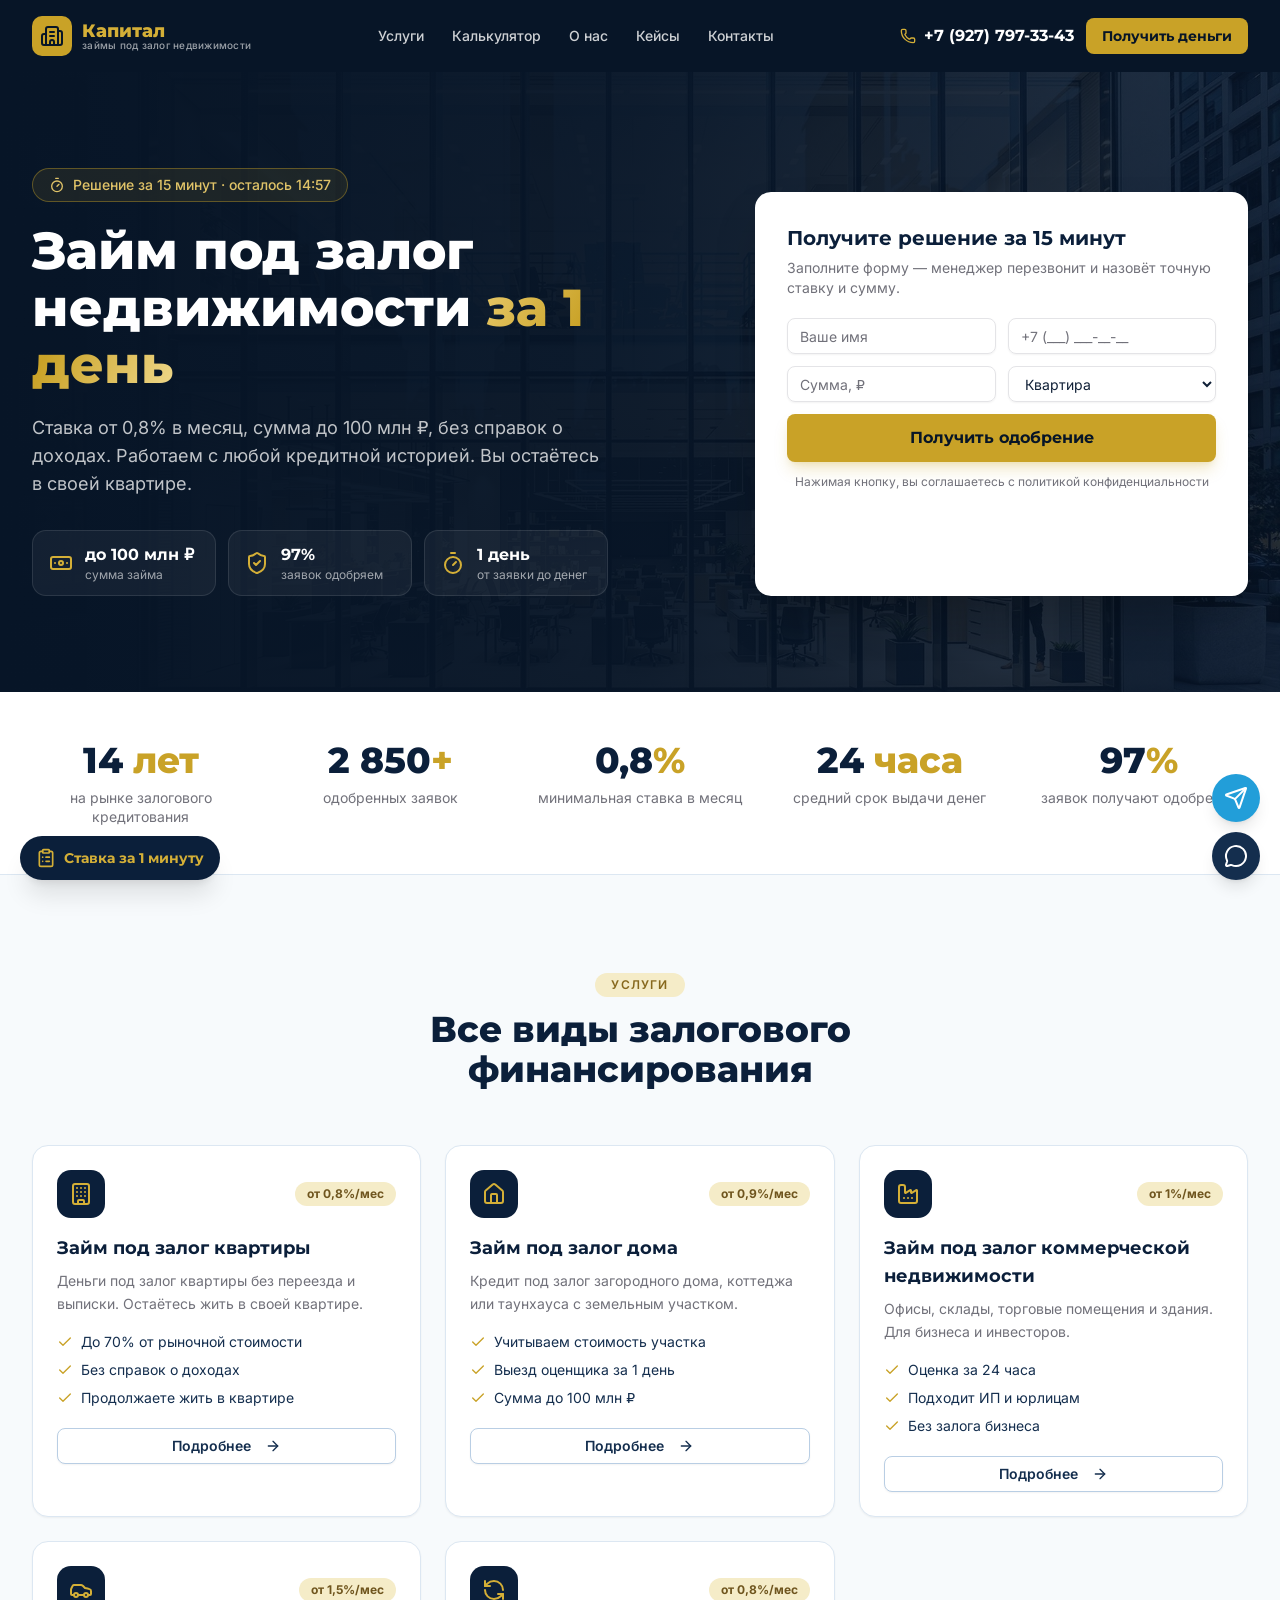
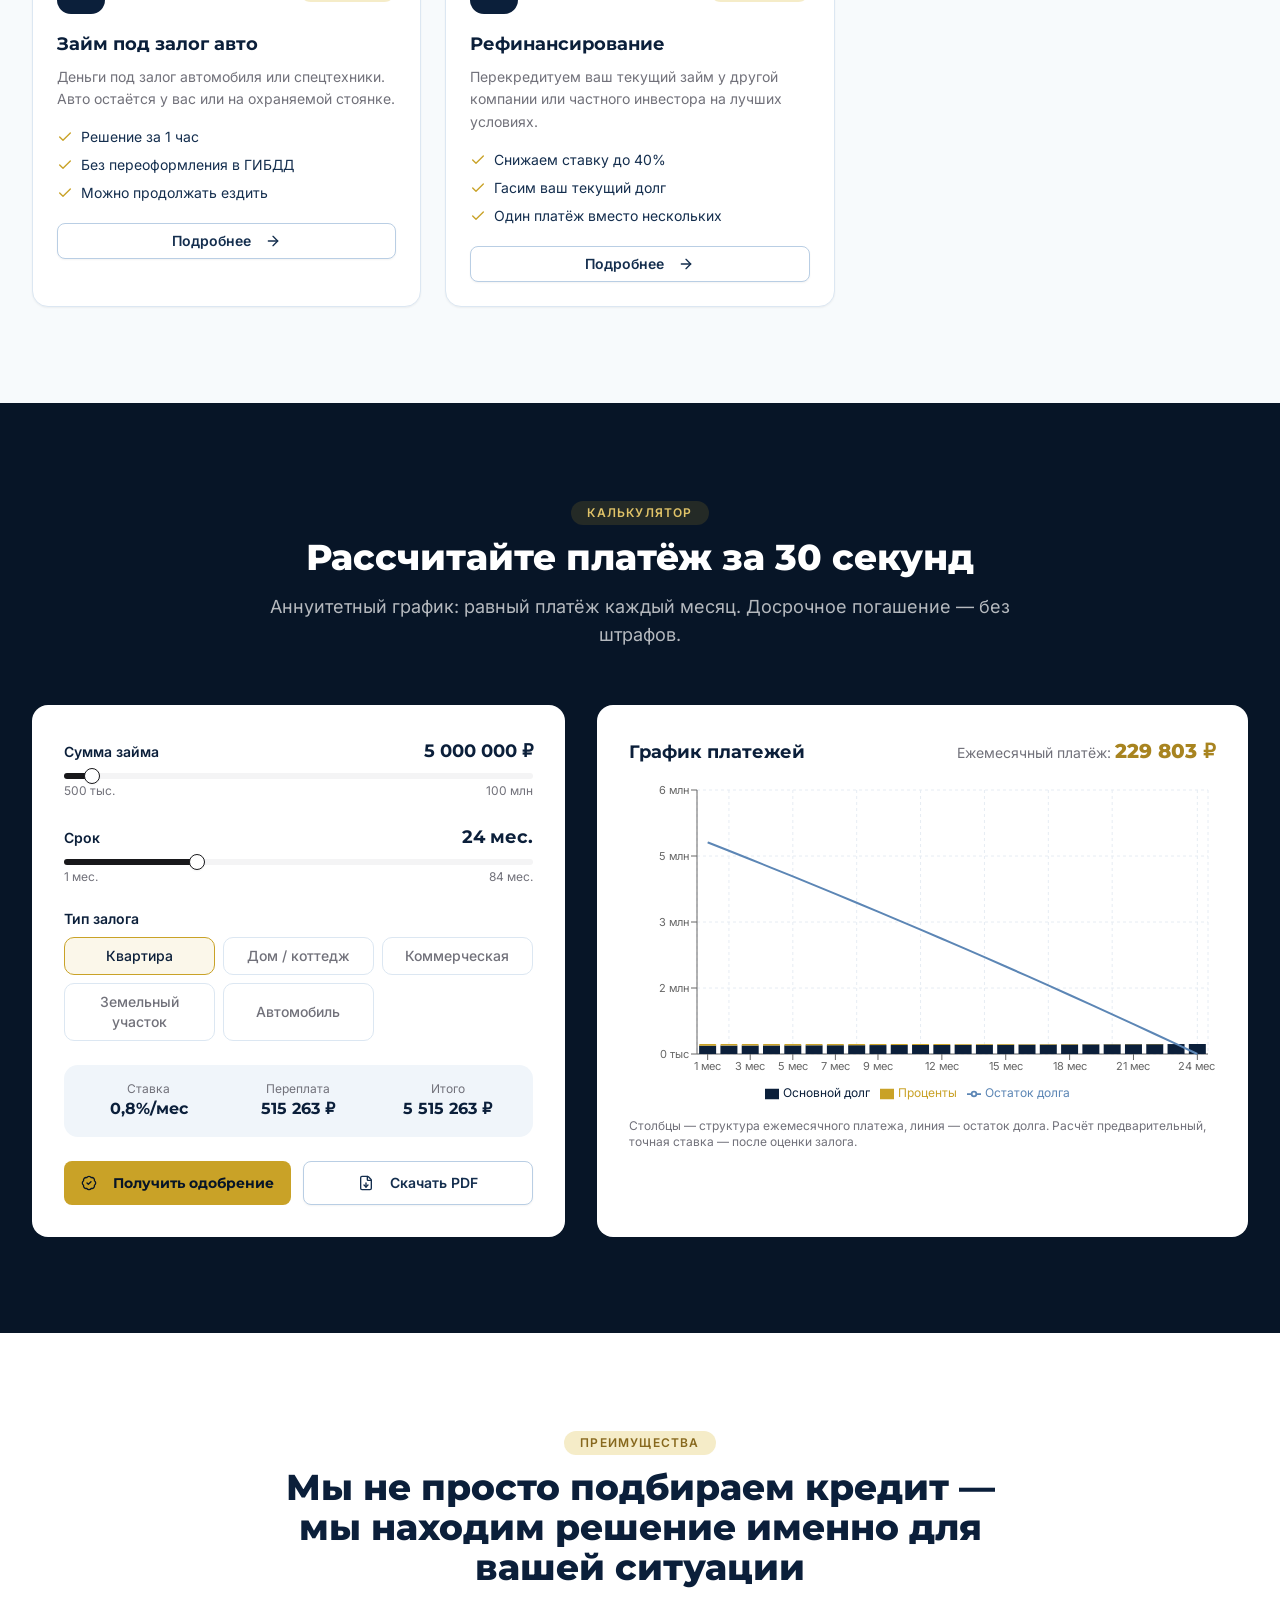
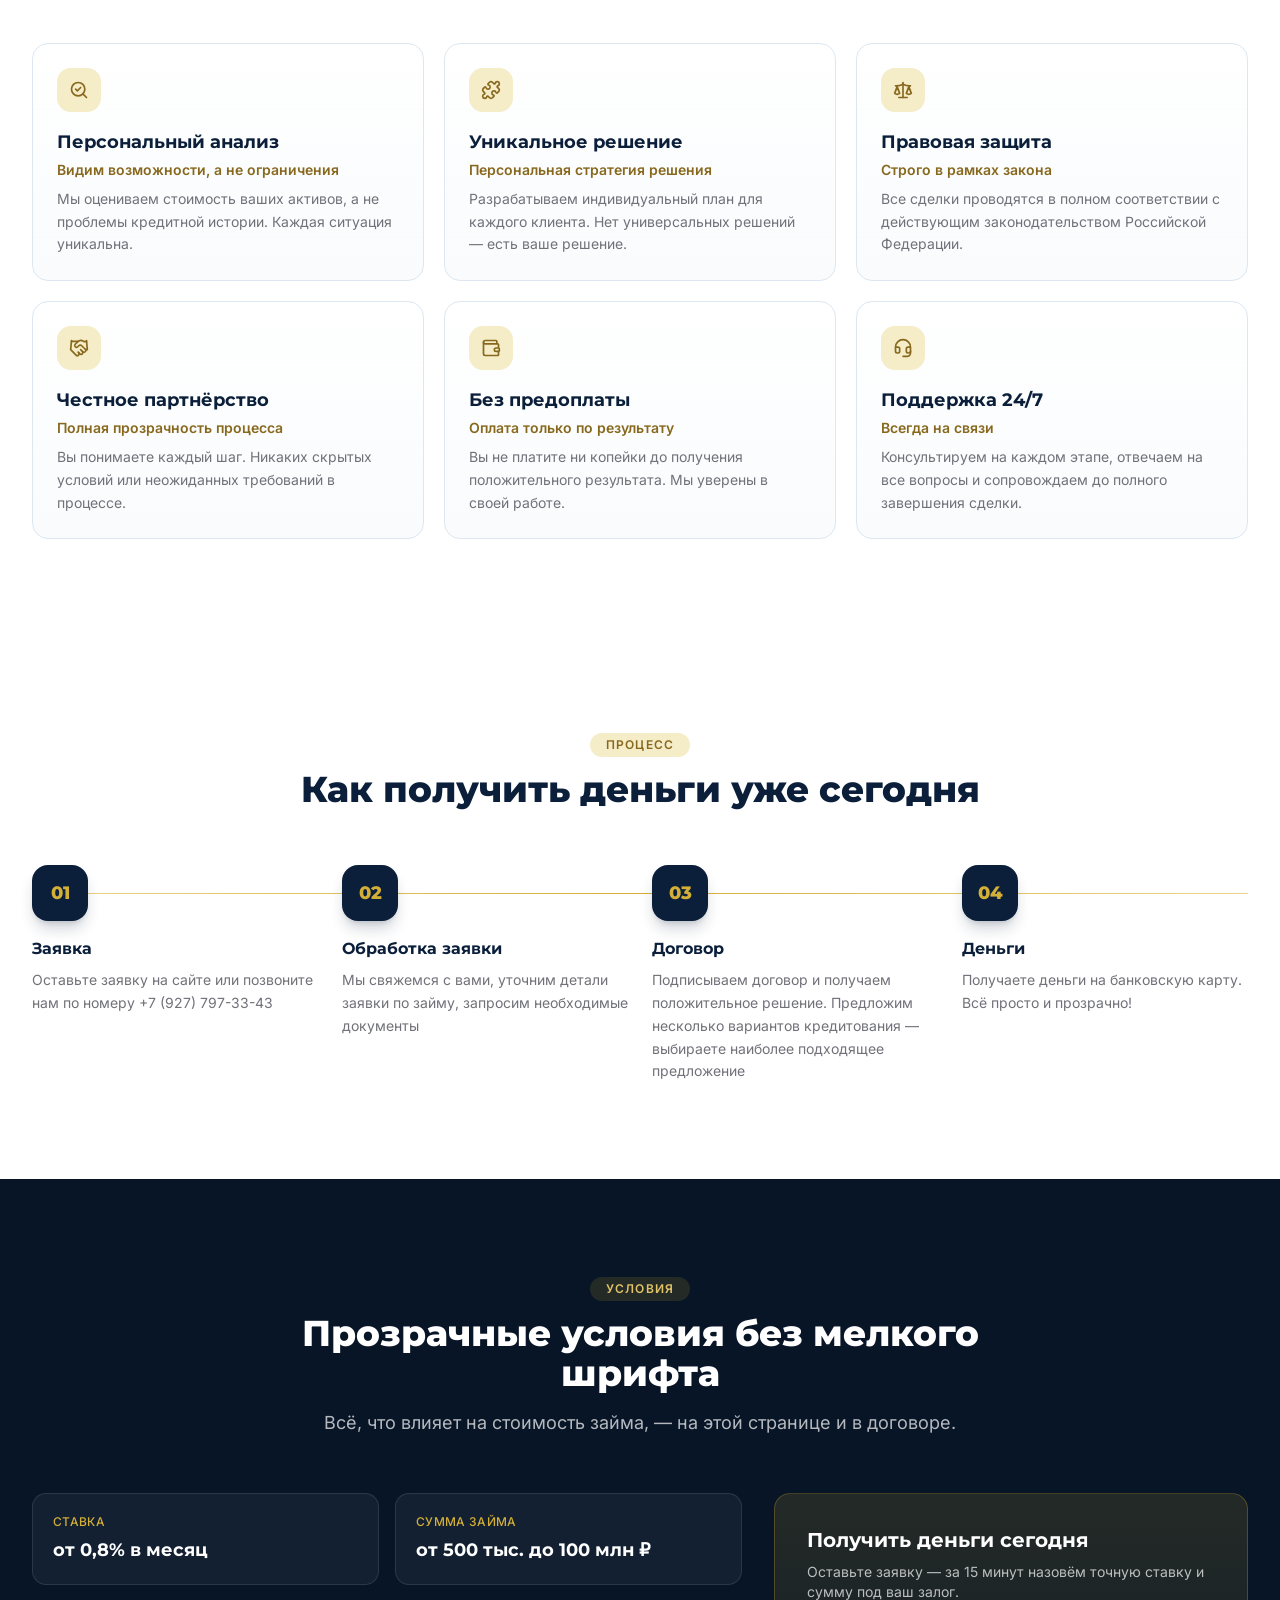
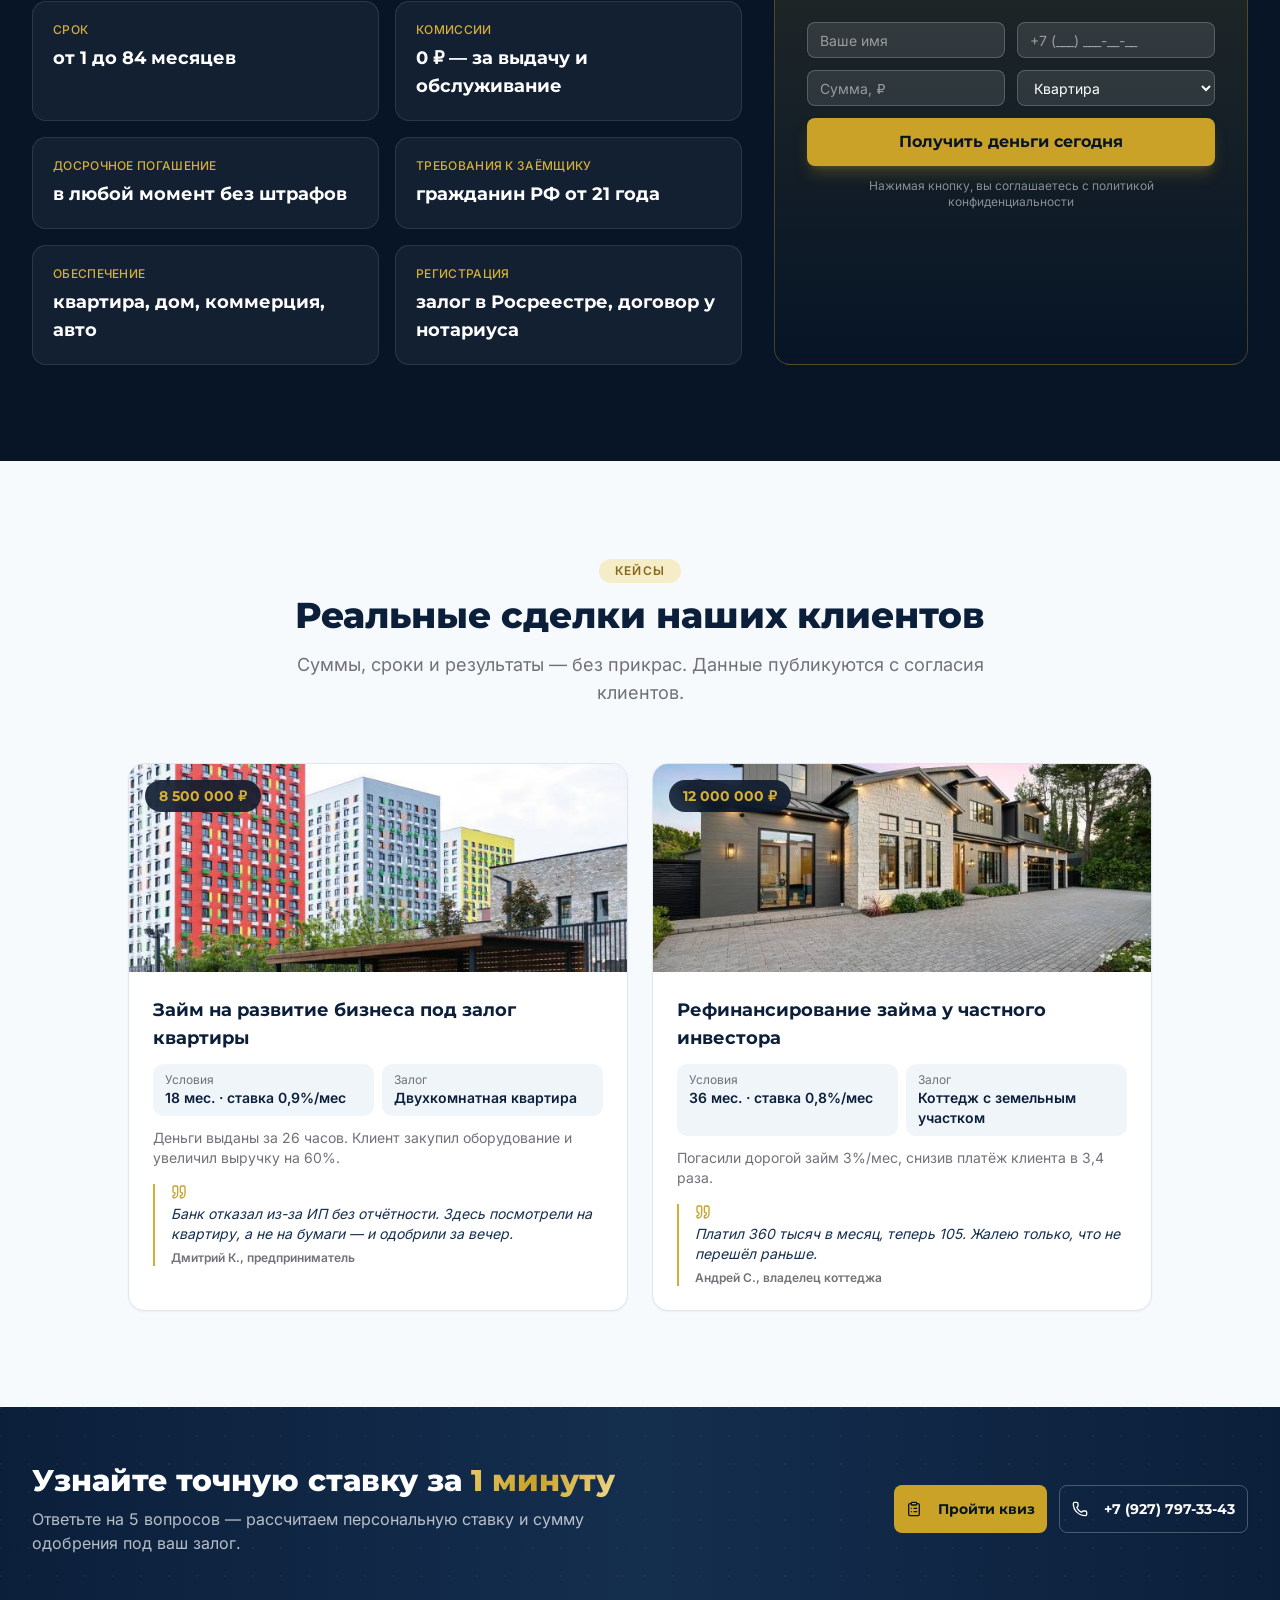
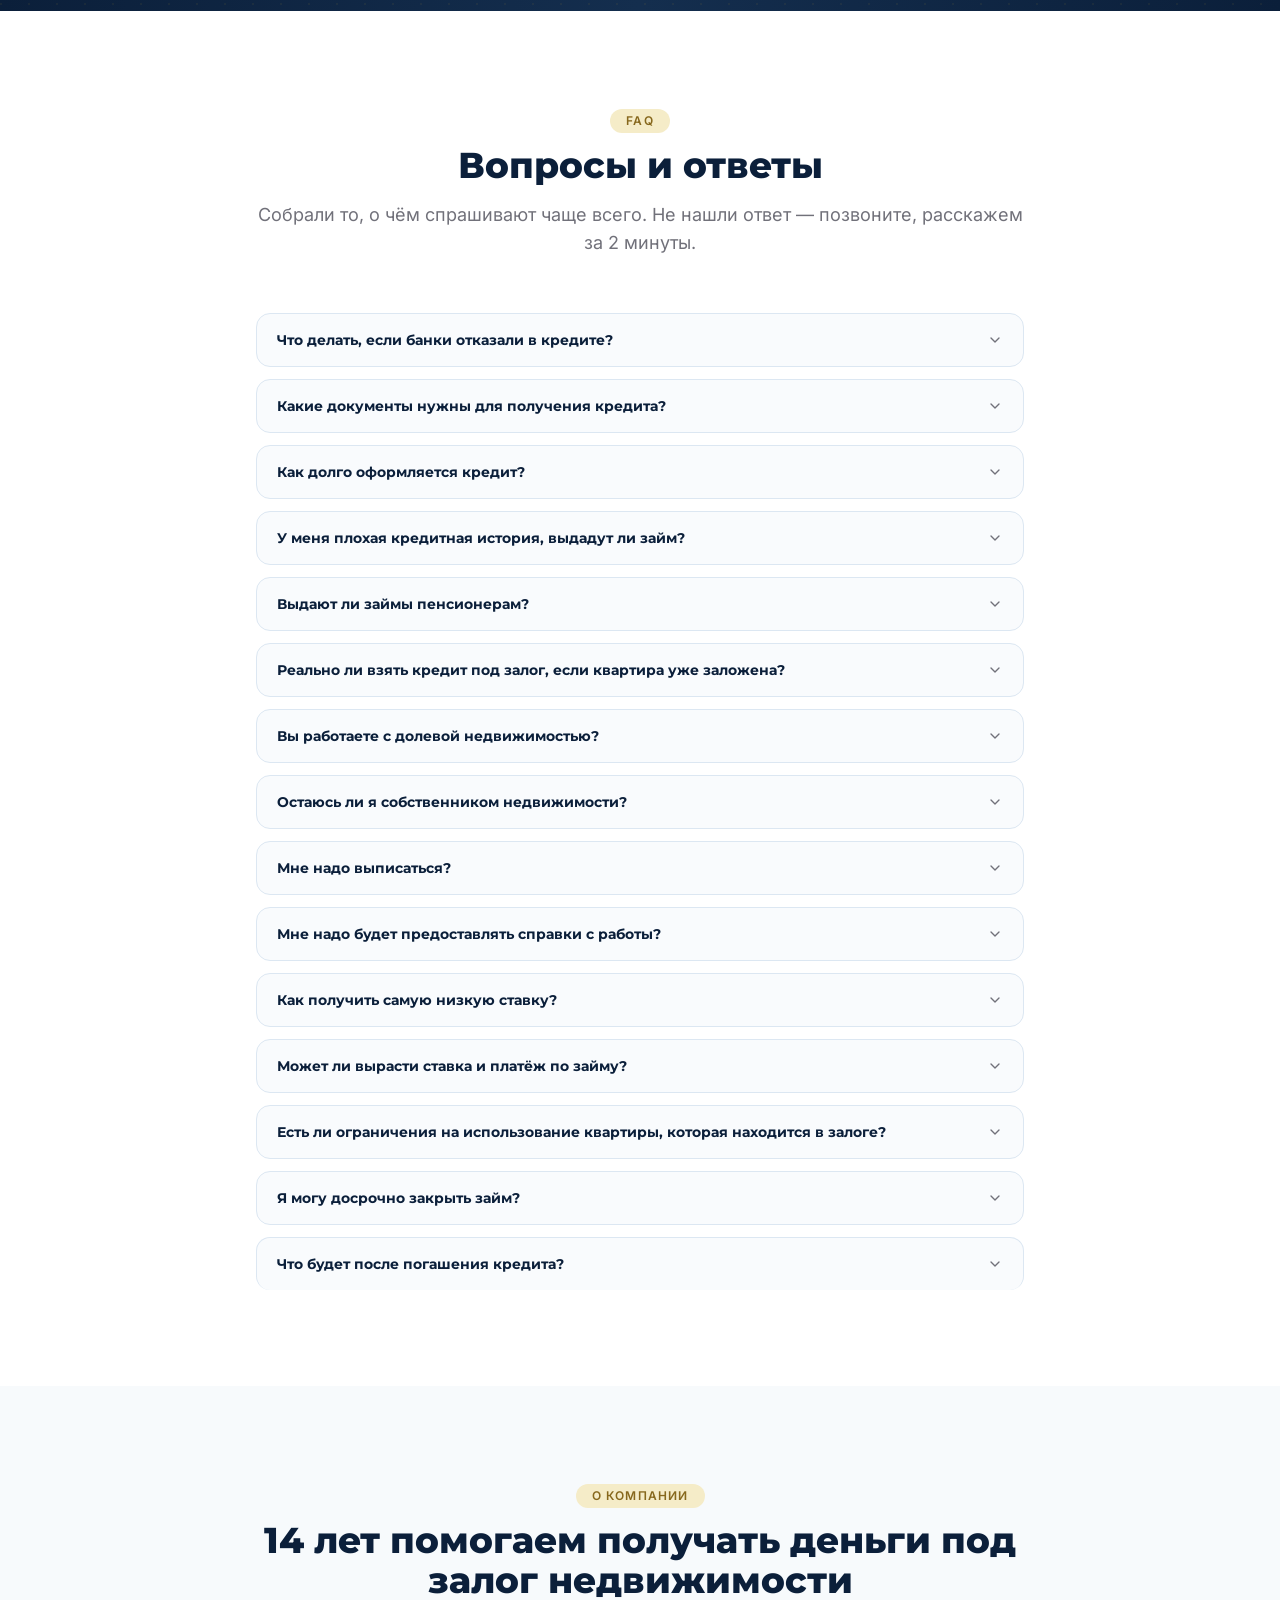
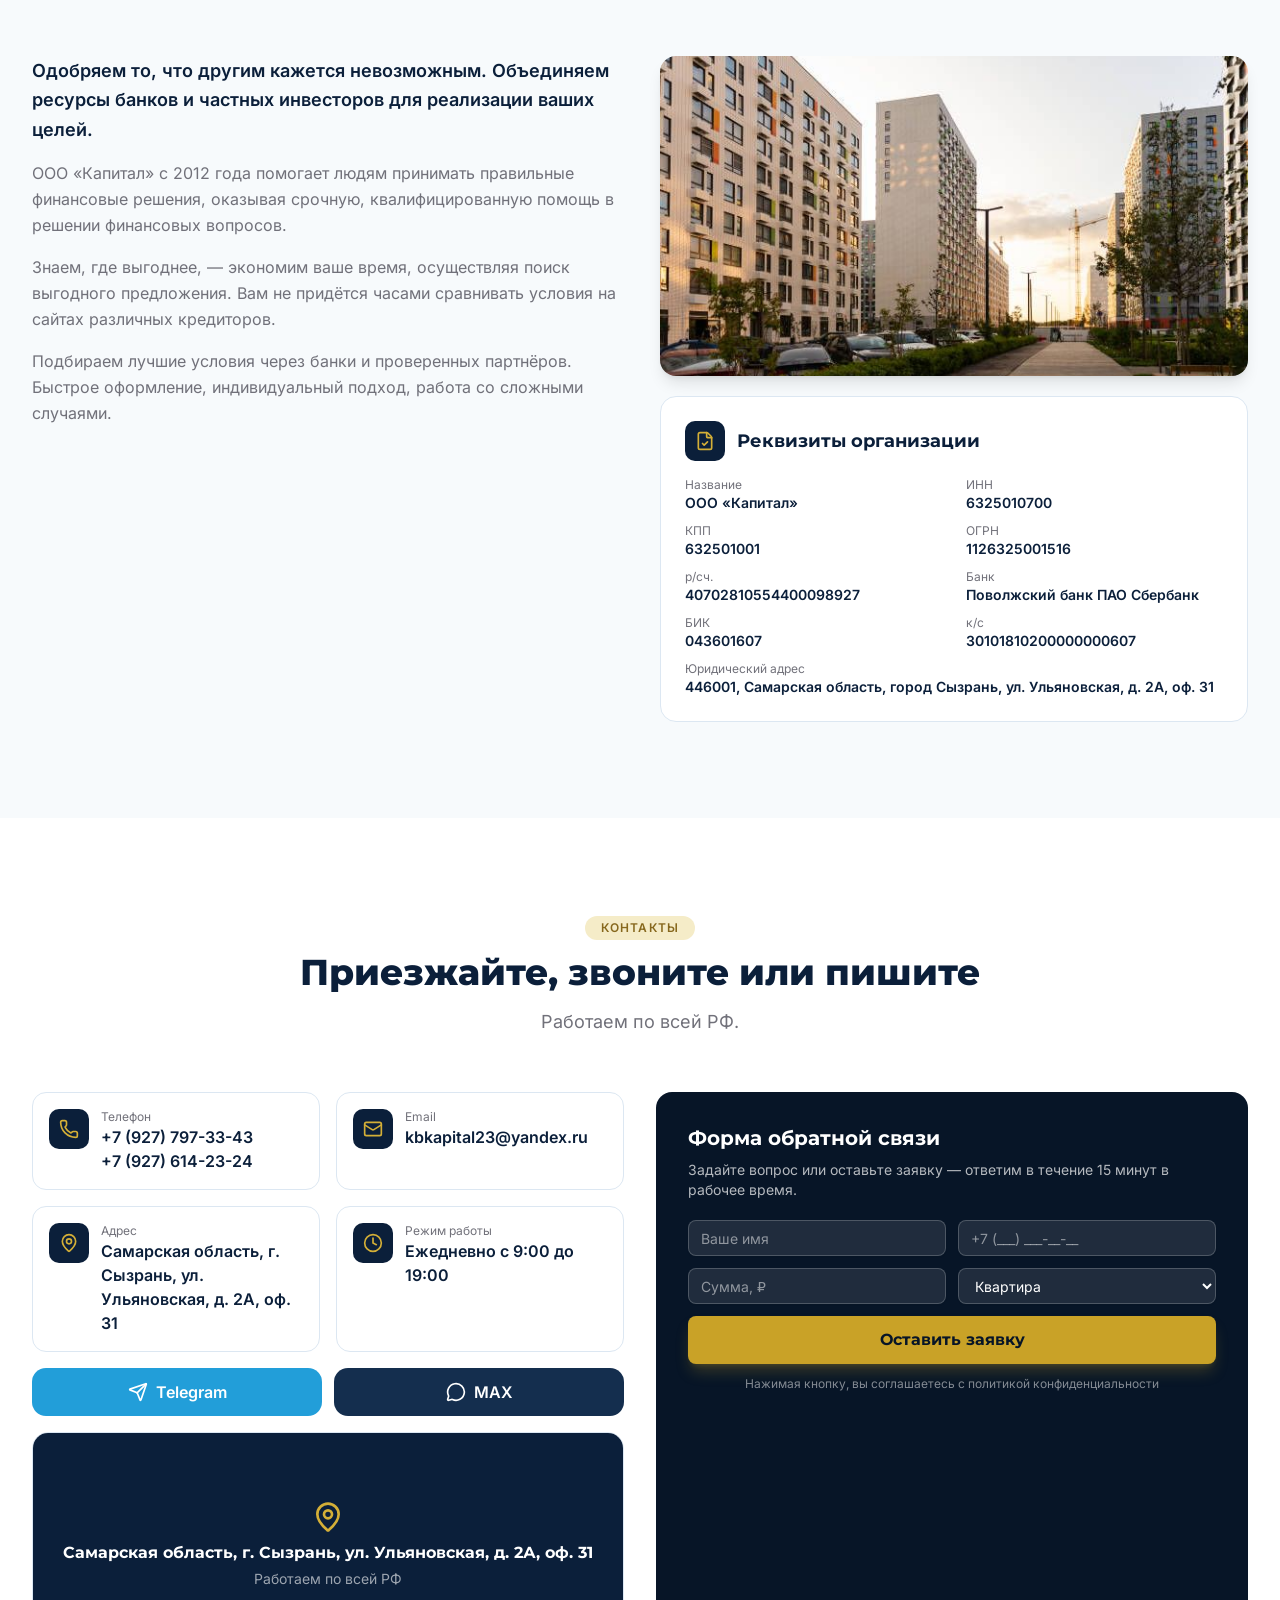
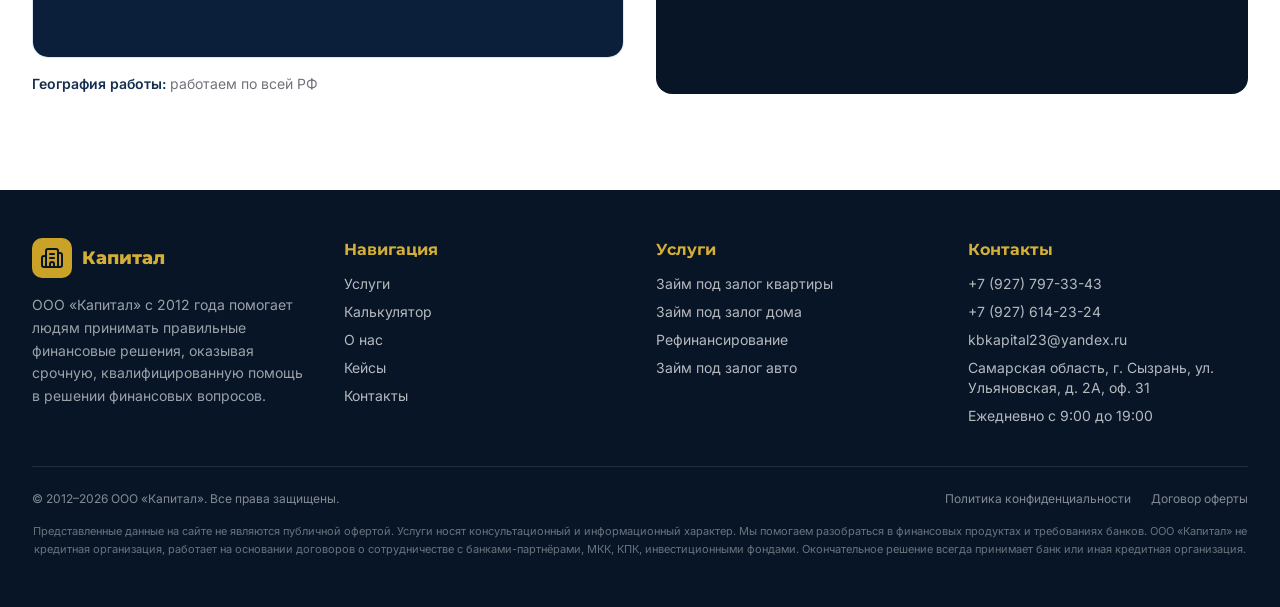
==== index.html @ b8854f70 "Revert "Reframe landing as collateral credit consulting" This reverts commit 55e5b9f7de65a15d9c2bf65" ====
<!doctype html>
<html lang="ru">
  <head>
    <meta charset="UTF-8" />
    <meta name="viewport" content="width=device-width, initial-scale=1.0" />
    <link rel="icon" type="image/svg+xml" href="./favicon.svg" />
    <title>Капитал — займы под залог недвижимости по всей РФ | Ставка от 0,8% в месяц</title>
    <meta name="description" content="Займы под залог квартиры, дома и коммерческой недвижимости по всей России. Решение за 15 минут, ставка от 0,8% в месяц, сумма до 100 млн ₽, без справок о доходах и с любой кредитной историей." />
    <meta name="keywords" content="займ под залог недвижимости, кредит под залог квартиры, займ под залог дома, рефинансирование займов, займ под залог авто" />
    <meta property="og:type" content="website" />
    <meta property="og:title" content="Капитал — займы под залог недвижимости за 1 день" />
    <meta property="og:description" content="Ставка от 0,8% в месяц, до 100 млн ₽, без справок. Решение за 15 минут." />
    <meta property="og:locale" content="ru_RU" />
    <script type="application/ld+json">
    {
      "@context": "https://schema.org",
      "@type": "LocalBusiness",
      "name": "ООО «Капитал»",
      "description": "Займы под залог недвижимости по всей России",
      "telephone": "+7 (927) 797-33-43",
      "email": "kbkapital23@yandex.ru",
      "address": {
        "@type": "PostalAddress",
        "addressRegion": "Самарская область",
        "addressLocality": "Сызрань",
        "streetAddress": "ул. Ульяновская, д. 2А, оф. 31",
        "postalCode": "446001",
        "addressCountry": "RU"
      },
      "openingHours": "Mo-Su 09:00-19:00",
      "priceRange": "₽₽"
    }
    </script>
    <!-- Yandex.Metrika counter -->
    <script type="text/javascript">
      (function(m,e,t,r,i,k,a){
        m[i]=m[i]||function(){(m[i].a=m[i].a||[]).push(arguments)};
        m[i].l=1*new Date();
        for (var j = 0; j < document.scripts.length; j++) {if (document.scripts[j].src === r) { return; }}
        k=e.createElement(t),a=e.getElementsByTagName(t)[0],k.async=1,k.src=r,a.parentNode.insertBefore(k,a)
      })(window, document,'script','https://mc.yandex.ru/metrika/tag.js?id=111931444', 'ym');

      ym(111931444, 'init', {ssr:true, webvisor:true, clickmap:true, ecommerce:"dataLayer", referrer: document.referrer, url: location.href, accurateTrackBounce:true, trackLinks:true});
    </script>
    <noscript><div><img src="https://mc.yandex.ru/watch/111931444" style="position:absolute; left:-9999px;" alt="" /></div></noscript>
    <!-- /Yandex.Metrika counter -->
    <script type="module" crossorigin src="./assets/index-YK1UBjHG.js"></script>
    <link rel="stylesheet" crossorigin href="./assets/index-B0JOKjpl.css">
  </head>
  <body>
    <div id="root"></div>
    <script>
      document.addEventListener('submit', async function (event) {
        const form = event.target;
        if (!(form instanceof HTMLFormElement)) return;

        event.preventDefault();
        event.stopImmediatePropagation();

        const fields = form.querySelectorAll('input, select, textarea');
        const name = fields[0] && fields[0].value.trim();
        const phone = fields[1] && fields[1].value.trim();
        if (!name || !phone) return;

        const submit = form.querySelector('[type="submit"]');
        if (submit) submit.disabled = true;
        try {
          const payload = {
            'access_key': '8fd443c4-8bd4-4034-81d9-63d1ac281aaa',
            'Имя': name,
            'Телефон': phone,
            'Сумма': fields[2] && fields[2].tagName === 'INPUT' ? fields[2].value.trim() : '',
            'Тип залога': form.querySelector('select')?.value || '',
            'Страница': location.href,
            'subject': 'Новая заявка с credit-estate.site',
            'from_name': 'Заявки credit-estate.site'
          };
          const response = await fetch('https://api.web3forms.com/submit', {
            method: 'POST',
            headers: { 'Content-Type': 'application/json', 'Accept': 'application/json' },
            body: JSON.stringify(payload)
          });
          const result = await response.json();
          if (!response.ok || !result.success) throw new Error('Form submission failed');
          form.innerHTML = '<div class="rounded-xl bg-emerald-50 p-5 text-center text-emerald-900"><p class="font-display font-bold">Заявка принята!</p><p class="mt-1 text-sm text-emerald-700">Персональный менеджер перезвонит в течение 15 минут и назовёт точную ставку.</p></div>';
        } catch (error) {
          if (submit) submit.disabled = false;
          alert('Не удалось отправить заявку. Позвоните нам по телефону.');
        }
      }, true);
    </script>
    <script>
      function fixMessengerContactLinks() {
        document.querySelectorAll('a[href="https://t.me/89376620020"]').forEach(function (link) {
          link.href = 'https://t.me/+79376620020';
        });
        document.querySelectorAll('a[href="https://max.ru/89376620020"]').forEach(function (link) {
          link.href = 'https://max.ru/u/f9LHodD0cOLYLScx60L26fU0-8UUxbtk9IBem7jlFFLDUg07AC9_S9jcTOM';
        });
      }
      new MutationObserver(fixMessengerContactLinks).observe(document.body, { childList: true, subtree: true });
      fixMessengerContactLinks();
    </script>
  </body>
</html>
---- assets/index-B0JOKjpl.css ----
@font-face{font-family:Inter;font-style:normal;font-weight:400;font-display:swap;src:url(./inter-400-cyrillic-DqGufNeO.woff2) format("woff2");unicode-range:U+0301,U+0400-045F,U+0490-0491,U+04B0-04B1,U+2116}@font-face{font-family:Inter;font-style:normal;font-weight:400;font-display:swap;src:url(./inter-400-latin-Dx4kXJAl.woff2) format("woff2");unicode-range:U+0000-00FF,U+0131,U+0152-0153,U+02BB-02BC,U+02C6,U+02DA,U+02DC,U+0304,U+0308,U+0329,U+2000-206F,U+20AC,U+2122,U+2191,U+2193,U+2212,U+2215,U+FEFF,U+FFFD}@font-face{font-family:Inter;font-style:normal;font-weight:500;font-display:swap;src:url(./inter-400-cyrillic-DqGufNeO.woff2) format("woff2");unicode-range:U+0301,U+0400-045F,U+0490-0491,U+04B0-04B1,U+2116}@font-face{font-family:Inter;font-style:normal;font-weight:500;font-display:swap;src:url(./inter-400-latin-Dx4kXJAl.woff2) format("woff2");unicode-range:U+0000-00FF,U+0131,U+0152-0153,U+02BB-02BC,U+02C6,U+02DA,U+02DC,U+0304,U+0308,U+0329,U+2000-206F,U+20AC,U+2122,U+2191,U+2193,U+2212,U+2215,U+FEFF,U+FFFD}@font-face{font-family:Inter;font-style:normal;font-weight:600;font-display:swap;src:url(./inter-400-cyrillic-DqGufNeO.woff2) format("woff2");unicode-range:U+0301,U+0400-045F,U+0490-0491,U+04B0-04B1,U+2116}@font-face{font-family:Inter;font-style:normal;font-weight:600;font-display:swap;src:url(./inter-400-latin-Dx4kXJAl.woff2) format("woff2");unicode-range:U+0000-00FF,U+0131,U+0152-0153,U+02BB-02BC,U+02C6,U+02DA,U+02DC,U+0304,U+0308,U+0329,U+2000-206F,U+20AC,U+2122,U+2191,U+2193,U+2212,U+2215,U+FEFF,U+FFFD}@font-face{font-family:Inter;font-style:normal;font-weight:700;font-display:swap;src:url(./inter-400-cyrillic-DqGufNeO.woff2) format("woff2");unicode-range:U+0301,U+0400-045F,U+0490-0491,U+04B0-04B1,U+2116}@font-face{font-family:Inter;font-style:normal;font-weight:700;font-display:swap;src:url(./inter-400-latin-Dx4kXJAl.woff2) format("woff2");unicode-range:U+0000-00FF,U+0131,U+0152-0153,U+02BB-02BC,U+02C6,U+02DA,U+02DC,U+0304,U+0308,U+0329,U+2000-206F,U+20AC,U+2122,U+2191,U+2193,U+2212,U+2215,U+FEFF,U+FFFD}@font-face{font-family:Montserrat;font-style:normal;font-weight:600;font-display:swap;src:url(./montserrat-600-cyrillic-EAA9jha_.woff2) format("woff2");unicode-range:U+0301,U+0400-045F,U+0490-0491,U+04B0-04B1,U+2116}@font-face{font-family:Montserrat;font-style:normal;font-weight:600;font-display:swap;src:url(./montserrat-600-latin-l_AIctKy.woff2) format("woff2");unicode-range:U+0000-00FF,U+0131,U+0152-0153,U+02BB-02BC,U+02C6,U+02DA,U+02DC,U+0304,U+0308,U+0329,U+2000-206F,U+20AC,U+2122,U+2191,U+2193,U+2212,U+2215,U+FEFF,U+FFFD}@font-face{font-family:Montserrat;font-style:normal;font-weight:700;font-display:swap;src:url(./montserrat-600-cyrillic-EAA9jha_.woff2) format("woff2");unicode-range:U+0301,U+0400-045F,U+0490-0491,U+04B0-04B1,U+2116}@font-face{font-family:Montserrat;font-style:normal;font-weight:700;font-display:swap;src:url(./montserrat-600-latin-l_AIctKy.woff2) format("woff2");unicode-range:U+0000-00FF,U+0131,U+0152-0153,U+02BB-02BC,U+02C6,U+02DA,U+02DC,U+0304,U+0308,U+0329,U+2000-206F,U+20AC,U+2122,U+2191,U+2193,U+2212,U+2215,U+FEFF,U+FFFD}@font-face{font-family:Montserrat;font-style:normal;font-weight:800;font-display:swap;src:url(./montserrat-600-cyrillic-EAA9jha_.woff2) format("woff2");unicode-range:U+0301,U+0400-045F,U+0490-0491,U+04B0-04B1,U+2116}@font-face{font-family:Montserrat;font-style:normal;font-weight:800;font-display:swap;src:url(./montserrat-600-latin-l_AIctKy.woff2) format("woff2");unicode-range:U+0000-00FF,U+0131,U+0152-0153,U+02BB-02BC,U+02C6,U+02DA,U+02DC,U+0304,U+0308,U+0329,U+2000-206F,U+20AC,U+2122,U+2191,U+2193,U+2212,U+2215,U+FEFF,U+FFFD}*,:before,:after{--tw-border-spacing-x: 0;--tw-border-spacing-y: 0;--tw-translate-x: 0;--tw-translate-y: 0;--tw-rotate: 0;--tw-skew-x: 0;--tw-skew-y: 0;--tw-scale-x: 1;--tw-scale-y: 1;--tw-pan-x: ;--tw-pan-y: ;--tw-pinch-zoom: ;--tw-scroll-snap-strictness: proximity;--tw-gradient-from-position: ;--tw-gradient-via-position: ;--tw-gradient-to-position: ;--tw-ordinal: ;--tw-slashed-zero: ;--tw-numeric-figure: ;--tw-numeric-spacing: ;--tw-numeric-fraction: ;--tw-ring-inset: ;--tw-ring-offset-width: 0px;--tw-ring-offset-color: #fff;--tw-ring-color: rgb(59 130 246 / .5);--tw-ring-offset-shadow: 0 0 #0000;--tw-ring-shadow: 0 0 #0000;--tw-shadow: 0 0 #0000;--tw-shadow-colored: 0 0 #0000;--tw-blur: ;--tw-brightness: ;--tw-contrast: ;--tw-grayscale: ;--tw-hue-rotate: ;--tw-invert: ;--tw-saturate: ;--tw-sepia: ;--tw-drop-shadow: ;--tw-backdrop-blur: ;--tw-backdrop-brightness: ;--tw-backdrop-contrast: ;--tw-backdrop-grayscale: ;--tw-backdrop-hue-rotate: ;--tw-backdrop-invert: ;--tw-backdrop-opacity: ;--tw-backdrop-saturate: ;--tw-backdrop-sepia: ;--tw-contain-size: ;--tw-contain-layout: ;--tw-contain-paint: ;--tw-contain-style: }::backdrop{--tw-border-spacing-x: 0;--tw-border-spacing-y: 0;--tw-translate-x: 0;--tw-translate-y: 0;--tw-rotate: 0;--tw-skew-x: 0;--tw-skew-y: 0;--tw-scale-x: 1;--tw-scale-y: 1;--tw-pan-x: ;--tw-pan-y: ;--tw-pinch-zoom: ;--tw-scroll-snap-strictness: proximity;--tw-gradient-from-position: ;--tw-gradient-via-position: ;--tw-gradient-to-position: ;--tw-ordinal: ;--tw-slashed-zero: ;--tw-numeric-figure: ;--tw-numeric-spacing: ;--tw-numeric-fraction: ;--tw-ring-inset: ;--tw-ring-offset-width: 0px;--tw-ring-offset-color: #fff;--tw-ring-color: rgb(59 130 246 / .5);--tw-ring-offset-shadow: 0 0 #0000;--tw-ring-shadow: 0 0 #0000;--tw-shadow: 0 0 #0000;--tw-shadow-colored: 0 0 #0000;--tw-blur: ;--tw-brightness: ;--tw-contrast: ;--tw-grayscale: ;--tw-hue-rotate: ;--tw-invert: ;--tw-saturate: ;--tw-sepia: ;--tw-drop-shadow: ;--tw-backdrop-blur: ;--tw-backdrop-brightness: ;--tw-backdrop-contrast: ;--tw-backdrop-grayscale: ;--tw-backdrop-hue-rotate: ;--tw-backdrop-invert: ;--tw-backdrop-opacity: ;--tw-backdrop-saturate: ;--tw-backdrop-sepia: ;--tw-contain-size: ;--tw-contain-layout: ;--tw-contain-paint: ;--tw-contain-style: }*,:before,:after{box-sizing:border-box;border-width:0;border-style:solid;border-color:#e5e7eb}:before,:after{--tw-content: ""}html,:host{line-height:1.5;-webkit-text-size-adjust:100%;-moz-tab-size:4;-o-tab-size:4;tab-size:4;font-family:Inter,system-ui,sans-serif;font-feature-settings:normal;font-variation-settings:normal;-webkit-tap-highlight-color:transparent}body{margin:0;line-height:inherit}hr{height:0;color:inherit;border-top-width:1px}abbr:where([title]){-webkit-text-decoration:underline dotted;text-decoration:underline dotted}h1,h2,h3,h4,h5,h6{font-size:inherit;font-weight:inherit}a{color:inherit;text-decoration:inherit}b,strong{font-weight:bolder}code,kbd,samp,pre{font-family:ui-monospace,SFMono-Regular,Menlo,Monaco,Consolas,Liberation Mono,Courier New,monospace;font-feature-settings:normal;font-variation-settings:normal;font-size:1em}small{font-size:80%}sub,sup{font-size:75%;line-height:0;position:relative;vertical-align:baseline}sub{bottom:-.25em}sup{top:-.5em}table{text-indent:0;border-color:inherit;border-collapse:collapse}button,input,optgroup,select,textarea{font-family:inherit;font-feature-settings:inherit;font-variation-settings:inherit;font-size:100%;font-weight:inherit;line-height:inherit;letter-spacing:inherit;color:inherit;margin:0;padding:0}button,select{text-transform:none}button,input:where([type=button]),input:where([type=reset]),input:where([type=submit]){-webkit-appearance:button;background-color:transparent;background-image:none}:-moz-focusring{outline:auto}:-moz-ui-invalid{box-shadow:none}progress{vertical-align:baseline}::-webkit-inner-spin-button,::-webkit-outer-spin-button{height:auto}[type=search]{-webkit-appearance:textfield;outline-offset:-2px}::-webkit-search-decoration{-webkit-appearance:none}::-webkit-file-upload-button{-webkit-appearance:button;font:inherit}summary{display:list-item}blockquote,dl,dd,h1,h2,h3,h4,h5,h6,hr,figure,p,pre{margin:0}fieldset{margin:0;padding:0}legend{padding:0}ol,ul,menu{list-style:none;margin:0;padding:0}dialog{padding:0}textarea{resize:vertical}input::-moz-placeholder,textarea::-moz-placeholder{opacity:1;color:#9ca3af}input::placeholder,textarea::placeholder{opacity:1;color:#9ca3af}button,[role=button]{cursor:pointer}:disabled{cursor:default}img,svg,video,canvas,audio,iframe,embed,object{display:block;vertical-align:middle}img,video{max-width:100%;height:auto}[hidden]:where(:not([hidden=until-found])){display:none}:root{--background: 0 0% 100%;--foreground: 216 55% 14%;--card: 0 0% 100%;--card-foreground: 240 10% 3.9%;--popover: 0 0% 100%;--popover-foreground: 240 10% 3.9%;--primary: 240 5.9% 10%;--primary-foreground: 0 0% 98%;--secondary: 240 4.8% 95.9%;--secondary-foreground: 240 5.9% 10%;--muted: 240 4.8% 95.9%;--muted-foreground: 240 3.8% 46.1%;--accent: 240 4.8% 95.9%;--accent-foreground: 240 5.9% 10%;--destructive: 0 84.2% 60.2%;--destructive-foreground: 0 0% 98%;--border: 240 5.9% 90%;--input: 240 5.9% 90%;--ring: 240 5.9% 10%;--radius: .625rem;--sidebar-background: 0 0% 98%;--sidebar-foreground: 240 5.3% 26.1%;--sidebar-primary: 240 5.9% 10%;--sidebar-primary-foreground: 0 0% 98%;--sidebar-accent: 240 4.8% 95.9%;--sidebar-accent-foreground: 240 5.9% 10%;--sidebar-border: 220 13% 91%;--sidebar-ring: 217.2 91.2% 59.8%}.dark{--background: 240 10% 3.9%;--foreground: 0 0% 98%;--card: 240 10% 3.9%;--card-foreground: 0 0% 98%;--popover: 240 10% 3.9%;--popover-foreground: 0 0% 98%;--primary: 0 0% 98%;--primary-foreground: 240 5.9% 10%;--secondary: 240 3.7% 15.9%;--secondary-foreground: 0 0% 98%;--muted: 240 3.7% 15.9%;--muted-foreground: 240 5% 64.9%;--accent: 240 3.7% 15.9%;--accent-foreground: 0 0% 98%;--destructive: 0 62.8% 30.6%;--destructive-foreground: 0 0% 98%;--border: 240 3.7% 15.9%;--input: 240 3.7% 15.9%;--ring: 240 4.9% 83.9%;--sidebar-background: 240 5.9% 10%;--sidebar-foreground: 240 4.8% 95.9%;--sidebar-primary: 224.3 76.3% 48%;--sidebar-primary-foreground: 0 0% 100%;--sidebar-accent: 240 3.7% 15.9%;--sidebar-accent-foreground: 240 4.8% 95.9%;--sidebar-border: 240 3.7% 15.9%;--sidebar-ring: 217.2 91.2% 59.8%}*{border-color:hsl(var(--border))}html{scroll-behavior:smooth}body{background-color:hsl(var(--background));font-family:Inter,system-ui,sans-serif;color:hsl(var(--foreground));-webkit-font-smoothing:antialiased;-moz-osx-font-smoothing:grayscale}h1,h2,h3,h4{font-family:Montserrat,Inter,sans-serif}::-moz-selection{background:#d9a52040}::selection{background:#d9a52040}.sr-only{position:absolute;width:1px;height:1px;padding:0;margin:-1px;overflow:hidden;clip:rect(0,0,0,0);white-space:nowrap;border-width:0}.pointer-events-none{pointer-events:none}.visible{visibility:visible}.invisible{visibility:hidden}.fixed{position:fixed}.absolute{position:absolute}.relative{position:relative}.inset-0{inset:0}.inset-x-0{left:0;right:0}.inset-y-0{top:0;bottom:0}.-bottom-12{bottom:-3rem}.-left-12{left:-3rem}.-right-12{right:-3rem}.-top-12{top:-3rem}.bottom-0{bottom:0}.bottom-5{bottom:1.25rem}.left-0{left:0}.left-1\/2{left:50%}.left-2{left:.5rem}.left-4{left:1rem}.left-\[50\%\]{left:50%}.right-0{right:0}.right-1{right:.25rem}.right-2{right:.5rem}.right-3{right:.75rem}.right-4{right:1rem}.top-0{top:0}.top-1\.5{top:.375rem}.top-1\/2{top:50%}.top-3\.5{top:.875rem}.top-4{top:1rem}.top-7{top:1.75rem}.top-\[1px\]{top:1px}.top-\[50\%\]{top:50%}.top-\[60\%\]{top:60%}.top-full{top:100%}.isolate{isolation:isolate}.z-10{z-index:10}.z-20{z-index:20}.z-40{z-index:40}.z-50{z-index:50}.z-\[1\]{z-index:1}.order-first{order:-9999}.order-last{order:9999}.col-start-2{grid-column-start:2}.row-span-2{grid-row:span 2 / span 2}.row-start-1{grid-row-start:1}.\!m-0{margin:0!important}.-mx-1{margin-left:-.25rem;margin-right:-.25rem}.-my-2{margin-top:-.5rem;margin-bottom:-.5rem}.mx-2{margin-left:.5rem;margin-right:.5rem}.mx-3\.5{margin-left:.875rem;margin-right:.875rem}.mx-auto{margin-left:auto;margin-right:auto}.my-0{margin-top:0;margin-bottom:0}.my-0\.5{margin-top:.125rem;margin-bottom:.125rem}.my-1{margin-top:.25rem;margin-bottom:.25rem}.-ml-4{margin-left:-1rem}.-mt-4{margin-top:-1rem}.mb-1{margin-bottom:.25rem}.mb-10{margin-bottom:2.5rem}.mb-2{margin-bottom:.5rem}.mb-3{margin-bottom:.75rem}.mb-4{margin-bottom:1rem}.mb-5{margin-bottom:1.25rem}.mb-6{margin-bottom:1.5rem}.ml-1{margin-left:.25rem}.ml-1\.5{margin-left:.375rem}.ml-4{margin-left:1rem}.ml-auto{margin-left:auto}.mr-1{margin-right:.25rem}.mr-2{margin-right:.5rem}.mt-0\.5{margin-top:.125rem}.mt-1{margin-top:.25rem}.mt-1\.5{margin-top:.375rem}.mt-10{margin-top:2.5rem}.mt-2{margin-top:.5rem}.mt-3{margin-top:.75rem}.mt-4{margin-top:1rem}.mt-5{margin-top:1.25rem}.mt-6{margin-top:1.5rem}.mt-8{margin-top:2rem}.mt-auto{margin-top:auto}.line-clamp-1{overflow:hidden;display:-webkit-box;-webkit-box-orient:vertical;-webkit-line-clamp:1}.line-clamp-2{overflow:hidden;display:-webkit-box;-webkit-box-orient:vertical;-webkit-line-clamp:2}.block{display:block}.inline-block{display:inline-block}.flex{display:flex}.inline-flex{display:inline-flex}.table{display:table}.table-caption{display:table-caption}.table-cell{display:table-cell}.table-row{display:table-row}.grid{display:grid}.hidden{display:none}.aspect-square{aspect-ratio:1 / 1}.aspect-video{aspect-ratio:16 / 9}.size-10{width:2.5rem;height:2.5rem}.size-2{width:.5rem;height:.5rem}.size-2\.5{width:.625rem;height:.625rem}.size-3{width:.75rem;height:.75rem}.size-3\.5{width:.875rem;height:.875rem}.size-4{width:1rem;height:1rem}.size-6{width:1.5rem;height:1.5rem}.size-7{width:1.75rem;height:1.75rem}.size-8{width:2rem;height:2rem}.size-9{width:2.25rem;height:2.25rem}.size-auto{width:auto;height:auto}.size-full{width:100%;height:100%}.h-1\.5{height:.375rem}.h-10{height:2.5rem}.h-11{height:2.75rem}.h-12{height:3rem}.h-14{height:3.5rem}.h-16{height:4rem}.h-2{height:.5rem}.h-2\.5{height:.625rem}.h-4{height:1rem}.h-5{height:1.25rem}.h-52{height:13rem}.h-56{height:14rem}.h-6{height:1.5rem}.h-7{height:1.75rem}.h-72{height:18rem}.h-8{height:2rem}.h-9{height:2.25rem}.h-\[1\.15rem\]{height:1.15rem}.h-\[320px\]{height:320px}.h-\[calc\(100\%-1px\)\]{height:calc(100% - 1px)}.h-\[var\(--radix-navigation-menu-viewport-height\)\]{height:var(--radix-navigation-menu-viewport-height)}.h-\[var\(--radix-select-trigger-height\)\]{height:var(--radix-select-trigger-height)}.h-auto{height:auto}.h-full{height:100%}.h-px{height:1px}.h-svh{height:100svh}.max-h-\[300px\]{max-height:300px}.min-h-0{min-height:0px}.min-h-16{min-height:4rem}.min-h-4{min-height:1rem}.min-h-screen{min-height:100vh}.min-h-svh{min-height:100svh}.w-0{width:0px}.w-1{width:.25rem}.w-10{width:2.5rem}.w-11{width:2.75rem}.w-12{width:3rem}.w-14{width:3.5rem}.w-2{width:.5rem}.w-2\.5{width:.625rem}.w-3{width:.75rem}.w-3\/4{width:75%}.w-4{width:1rem}.w-5{width:1.25rem}.w-6{width:1.5rem}.w-64{width:16rem}.w-7{width:1.75rem}.w-72{width:18rem}.w-8{width:2rem}.w-80{width:20rem}.w-9{width:2.25rem}.w-\[100px\]{width:100px}.w-auto{width:auto}.w-fit{width:-moz-fit-content;width:fit-content}.w-full{width:100%}.w-max{width:-moz-max-content;width:max-content}.w-px{width:1px}.min-w-0{min-width:0px}.min-w-10{min-width:2.5rem}.min-w-5{min-width:1.25rem}.min-w-8{min-width:2rem}.min-w-9{min-width:2.25rem}.min-w-\[12rem\]{min-width:12rem}.min-w-\[8rem\]{min-width:8rem}.min-w-\[var\(--radix-select-trigger-width\)\]{min-width:var(--radix-select-trigger-width)}.max-w-3xl{max-width:48rem}.max-w-5xl{max-width:64rem}.max-w-\[calc\(100\%-2rem\)\]{max-width:calc(100% - 2rem)}.max-w-max{max-width:-moz-max-content;max-width:max-content}.max-w-sm{max-width:24rem}.max-w-xl{max-width:36rem}.flex-1{flex:1 1 0%}.shrink-0{flex-shrink:0}.grow{flex-grow:1}.grow-0{flex-grow:0}.basis-full{flex-basis:100%}.caption-bottom{caption-side:bottom}.border-collapse{border-collapse:collapse}.-translate-x-1\/2{--tw-translate-x: -50%;transform:translate(var(--tw-translate-x),var(--tw-translate-y)) rotate(var(--tw-rotate)) skew(var(--tw-skew-x)) skewY(var(--tw-skew-y)) scaleX(var(--tw-scale-x)) scaleY(var(--tw-scale-y))}.-translate-x-px{--tw-translate-x: -1px;transform:translate(var(--tw-translate-x),var(--tw-translate-y)) rotate(var(--tw-rotate)) skew(var(--tw-skew-x)) skewY(var(--tw-skew-y)) scaleX(var(--tw-scale-x)) scaleY(var(--tw-scale-y))}.-translate-y-1\/2{--tw-translate-y: -50%;transform:translate(var(--tw-translate-x),var(--tw-translate-y)) rotate(var(--tw-rotate)) skew(var(--tw-skew-x)) skewY(var(--tw-skew-y)) scaleX(var(--tw-scale-x)) scaleY(var(--tw-scale-y))}.translate-x-\[-50\%\]{--tw-translate-x: -50%;transform:translate(var(--tw-translate-x),var(--tw-translate-y)) rotate(var(--tw-rotate)) skew(var(--tw-skew-x)) skewY(var(--tw-skew-y)) scaleX(var(--tw-scale-x)) scaleY(var(--tw-scale-y))}.translate-x-px{--tw-translate-x: 1px;transform:translate(var(--tw-translate-x),var(--tw-translate-y)) rotate(var(--tw-rotate)) skew(var(--tw-skew-x)) skewY(var(--tw-skew-y)) scaleX(var(--tw-scale-x)) scaleY(var(--tw-scale-y))}.translate-y-0\.5{--tw-translate-y: .125rem;transform:translate(var(--tw-translate-x),var(--tw-translate-y)) rotate(var(--tw-rotate)) skew(var(--tw-skew-x)) skewY(var(--tw-skew-y)) scaleX(var(--tw-scale-x)) scaleY(var(--tw-scale-y))}.translate-y-\[-50\%\]{--tw-translate-y: -50%;transform:translate(var(--tw-translate-x),var(--tw-translate-y)) rotate(var(--tw-rotate)) skew(var(--tw-skew-x)) skewY(var(--tw-skew-y)) scaleX(var(--tw-scale-x)) scaleY(var(--tw-scale-y))}.translate-y-\[calc\(-50\%_-_2px\)\]{--tw-translate-y: calc(-50% - 2px) ;transform:translate(var(--tw-translate-x),var(--tw-translate-y)) rotate(var(--tw-rotate)) skew(var(--tw-skew-x)) skewY(var(--tw-skew-y)) scaleX(var(--tw-scale-x)) scaleY(var(--tw-scale-y))}.rotate-45{--tw-rotate: 45deg;transform:translate(var(--tw-translate-x),var(--tw-translate-y)) rotate(var(--tw-rotate)) skew(var(--tw-skew-x)) skewY(var(--tw-skew-y)) scaleX(var(--tw-scale-x)) scaleY(var(--tw-scale-y))}.rotate-90{--tw-rotate: 90deg;transform:translate(var(--tw-translate-x),var(--tw-translate-y)) rotate(var(--tw-rotate)) skew(var(--tw-skew-x)) skewY(var(--tw-skew-y)) scaleX(var(--tw-scale-x)) scaleY(var(--tw-scale-y))}.transform{transform:translate(var(--tw-translate-x),var(--tw-translate-y)) rotate(var(--tw-rotate)) skew(var(--tw-skew-x)) skewY(var(--tw-skew-y)) scaleX(var(--tw-scale-x)) scaleY(var(--tw-scale-y))}@keyframes caret-blink{0%,70%,to{opacity:1}20%,50%{opacity:0}}.animate-caret-blink{animation:caret-blink 1.25s ease-out infinite}@keyframes pulse{50%{opacity:.5}}.animate-pulse{animation:pulse 2s cubic-bezier(.4,0,.6,1) infinite}@keyframes spin{to{transform:rotate(360deg)}}.animate-spin{animation:spin 1s linear infinite}.cursor-default{cursor:default}.cursor-text{cursor:text}.touch-none{touch-action:none}.select-none{-webkit-user-select:none;-moz-user-select:none;user-select:none}.resize-none{resize:none}.scroll-my-1{scroll-margin-top:.25rem;scroll-margin-bottom:.25rem}.scroll-py-1{scroll-padding-top:.25rem;scroll-padding-bottom:.25rem}.list-disc{list-style-type:disc}.list-none{list-style-type:none}.auto-rows-min{grid-auto-rows:min-content}.grid-cols-1{grid-template-columns:repeat(1,minmax(0,1fr))}.grid-cols-2{grid-template-columns:repeat(2,minmax(0,1fr))}.grid-cols-3{grid-template-columns:repeat(3,minmax(0,1fr))}.grid-cols-\[0_1fr\]{grid-template-columns:0 1fr}.grid-rows-\[auto_auto\]{grid-template-rows:auto auto}.flex-row{flex-direction:row}.flex-col{flex-direction:column}.flex-col-reverse{flex-direction:column-reverse}.flex-wrap{flex-wrap:wrap}.place-content-center{place-content:center}.items-start{align-items:flex-start}.items-end{align-items:flex-end}.items-center{align-items:center}.items-baseline{align-items:baseline}.items-stretch{align-items:stretch}.justify-start{justify-content:flex-start}.justify-center{justify-content:center}.justify-between{justify-content:space-between}.justify-items-start{justify-items:start}.gap-0\.5{gap:.125rem}.gap-1{gap:.25rem}.gap-1\.5{gap:.375rem}.gap-10{gap:2.5rem}.gap-2{gap:.5rem}.gap-2\.5{gap:.625rem}.gap-3{gap:.75rem}.gap-4{gap:1rem}.gap-5{gap:1.25rem}.gap-6{gap:1.5rem}.gap-7{gap:1.75rem}.gap-8{gap:2rem}.gap-\[--spacing\(var\(--gap\)\)\]{gap:var(--spacing(var(--gap)))}.gap-x-6{-moz-column-gap:1.5rem;column-gap:1.5rem}.gap-y-0\.5{row-gap:.125rem}.gap-y-2\.5{row-gap:.625rem}.space-y-2>:not([hidden])~:not([hidden]){--tw-space-y-reverse: 0;margin-top:calc(.5rem * calc(1 - var(--tw-space-y-reverse)));margin-bottom:calc(.5rem * var(--tw-space-y-reverse))}.space-y-3>:not([hidden])~:not([hidden]){--tw-space-y-reverse: 0;margin-top:calc(.75rem * calc(1 - var(--tw-space-y-reverse)));margin-bottom:calc(.75rem * var(--tw-space-y-reverse))}.space-y-4>:not([hidden])~:not([hidden]){--tw-space-y-reverse: 0;margin-top:calc(1rem * calc(1 - var(--tw-space-y-reverse)));margin-bottom:calc(1rem * var(--tw-space-y-reverse))}.space-y-5>:not([hidden])~:not([hidden]){--tw-space-y-reverse: 0;margin-top:calc(1.25rem * calc(1 - var(--tw-space-y-reverse)));margin-bottom:calc(1.25rem * var(--tw-space-y-reverse))}.self-start{align-self:flex-start}.self-stretch{align-self:stretch}.justify-self-end{justify-self:end}.overflow-auto{overflow:auto}.overflow-hidden{overflow:hidden}.overflow-x-auto{overflow-x:auto}.overflow-y-auto{overflow-y:auto}.overflow-x-hidden{overflow-x:hidden}.whitespace-nowrap{white-space:nowrap}.text-balance{text-wrap:balance}.break-words{overflow-wrap:break-word}.break-all{word-break:break-all}.rounded-2xl{border-radius:1rem}.rounded-\[2px\]{border-radius:2px}.rounded-\[4px\]{border-radius:4px}.rounded-\[calc\(var\(--radius\)-5px\)\]{border-radius:calc(var(--radius) - 5px)}.rounded-\[inherit\]{border-radius:inherit}.rounded-full{border-radius:9999px}.rounded-lg{border-radius:var(--radius)}.rounded-md{border-radius:calc(var(--radius) - 2px)}.rounded-none{border-radius:0}.rounded-sm{border-radius:calc(var(--radius) - 4px)}.rounded-xl{border-radius:calc(var(--radius) + 4px)}.rounded-xs{border-radius:calc(var(--radius) - 6px)}.rounded-l-md{border-top-left-radius:calc(var(--radius) - 2px);border-bottom-left-radius:calc(var(--radius) - 2px)}.rounded-r-md{border-top-right-radius:calc(var(--radius) - 2px);border-bottom-right-radius:calc(var(--radius) - 2px)}.rounded-tl-sm{border-top-left-radius:calc(var(--radius) - 4px)}.border{border-width:1px}.border-0{border-width:0px}.border-\[1\.5px\]{border-width:1.5px}.border-y{border-top-width:1px;border-bottom-width:1px}.border-b{border-bottom-width:1px}.border-l{border-left-width:1px}.border-l-2{border-left-width:2px}.border-r{border-right-width:1px}.border-t{border-top-width:1px}.border-dashed{border-style:dashed}.border-border{border-color:hsl(var(--border))}.border-border\/50{border-color:hsl(var(--border) / .5)}.border-gold-400{--tw-border-opacity: 1;border-color:rgb(212 175 55 / var(--tw-border-opacity, 1))}.border-gold-500{--tw-border-opacity: 1;border-color:rgb(201 162 39 / var(--tw-border-opacity, 1))}.border-gold-500\/30{border-color:#c9a2274d}.border-gold-500\/40{border-color:#c9a22766}.border-input{border-color:hsl(var(--input))}.border-navy-100{--tw-border-opacity: 1;border-color:rgb(220 231 242 / var(--tw-border-opacity, 1))}.border-navy-200{--tw-border-opacity: 1;border-color:rgb(185 206 228 / var(--tw-border-opacity, 1))}.border-navy-800{--tw-border-opacity: 1;border-color:rgb(20 46 78 / var(--tw-border-opacity, 1))}.border-primary{border-color:hsl(var(--primary))}.border-sidebar-border{border-color:hsl(var(--sidebar-border))}.border-transparent{border-color:transparent}.border-white\/10{border-color:#ffffff1a}.border-white\/20{border-color:#fff3}.border-white\/25{border-color:#ffffff40}.border-l-transparent{border-left-color:transparent}.border-t-transparent{border-top-color:transparent}.bg-\[\#229ED9\]{--tw-bg-opacity: 1;background-color:rgb(34 158 217 / var(--tw-bg-opacity, 1))}.bg-accent{background-color:hsl(var(--accent))}.bg-background{background-color:hsl(var(--background))}.bg-black\/50{background-color:#00000080}.bg-border{background-color:hsl(var(--border))}.bg-card{background-color:hsl(var(--card))}.bg-destructive{--tw-bg-opacity: 1;background-color:hsl(var(--destructive) / var(--tw-bg-opacity, 1))}.bg-emerald-50{--tw-bg-opacity: 1;background-color:rgb(236 253 245 / var(--tw-bg-opacity, 1))}.bg-foreground{background-color:hsl(var(--foreground))}.bg-gold-100{--tw-bg-opacity: 1;background-color:rgb(245 236 200 / var(--tw-bg-opacity, 1))}.bg-gold-50{--tw-bg-opacity: 1;background-color:rgb(251 247 234 / var(--tw-bg-opacity, 1))}.bg-gold-500{--tw-bg-opacity: 1;background-color:rgb(201 162 39 / var(--tw-bg-opacity, 1))}.bg-gold-500\/10{background-color:#c9a2271a}.bg-gold-500\/15{background-color:#c9a22726}.bg-input{background-color:hsl(var(--input))}.bg-muted{background-color:hsl(var(--muted))}.bg-muted\/50{background-color:hsl(var(--muted) / .5)}.bg-navy-100{--tw-bg-opacity: 1;background-color:rgb(220 231 242 / var(--tw-bg-opacity, 1))}.bg-navy-50{--tw-bg-opacity: 1;background-color:rgb(240 245 250 / var(--tw-bg-opacity, 1))}.bg-navy-50\/40{background-color:#f0f5fa66}.bg-navy-50\/50{background-color:#f0f5fa80}.bg-navy-800{--tw-bg-opacity: 1;background-color:rgb(20 46 78 / var(--tw-bg-opacity, 1))}.bg-navy-900{--tw-bg-opacity: 1;background-color:rgb(11 31 58 / var(--tw-bg-opacity, 1))}.bg-navy-950{--tw-bg-opacity: 1;background-color:rgb(7 21 39 / var(--tw-bg-opacity, 1))}.bg-navy-950\/85{background-color:#071527d9}.bg-navy-950\/95{background-color:#071527f2}.bg-popover{background-color:hsl(var(--popover))}.bg-primary{background-color:hsl(var(--primary))}.bg-primary\/20{background-color:hsl(var(--primary) / .2)}.bg-secondary{background-color:hsl(var(--secondary))}.bg-sidebar{background-color:hsl(var(--sidebar-background))}.bg-sidebar-border{background-color:hsl(var(--sidebar-border))}.bg-transparent{background-color:transparent}.bg-white{--tw-bg-opacity: 1;background-color:rgb(255 255 255 / var(--tw-bg-opacity, 1))}.bg-white\/10{background-color:#ffffff1a}.bg-white\/5{background-color:#ffffff0d}.bg-gradient-to-b{background-image:linear-gradient(to bottom,var(--tw-gradient-stops))}.bg-gradient-to-r{background-image:linear-gradient(to right,var(--tw-gradient-stops))}.from-gold-200{--tw-gradient-from: #ead58c var(--tw-gradient-from-position);--tw-gradient-to: rgb(234 213 140 / 0) var(--tw-gradient-to-position);--tw-gradient-stops: var(--tw-gradient-from), var(--tw-gradient-to)}.from-gold-500\/15{--tw-gradient-from: rgb(201 162 39 / .15) var(--tw-gradient-from-position);--tw-gradient-to: rgb(201 162 39 / 0) var(--tw-gradient-to-position);--tw-gradient-stops: var(--tw-gradient-from), var(--tw-gradient-to)}.from-navy-900{--tw-gradient-from: #0b1f3a var(--tw-gradient-from-position);--tw-gradient-to: rgb(11 31 58 / 0) var(--tw-gradient-to-position);--tw-gradient-stops: var(--tw-gradient-from), var(--tw-gradient-to)}.from-navy-950{--tw-gradient-from: #071527 var(--tw-gradient-from-position);--tw-gradient-to: rgb(7 21 39 / 0) var(--tw-gradient-to-position);--tw-gradient-stops: var(--tw-gradient-from), var(--tw-gradient-to)}.from-white{--tw-gradient-from: #fff var(--tw-gradient-from-position);--tw-gradient-to: rgb(255 255 255 / 0) var(--tw-gradient-to-position);--tw-gradient-stops: var(--tw-gradient-from), var(--tw-gradient-to)}.via-gold-400{--tw-gradient-to: rgb(212 175 55 / 0) var(--tw-gradient-to-position);--tw-gradient-stops: var(--tw-gradient-from), #d4af37 var(--tw-gradient-via-position), var(--tw-gradient-to)}.via-navy-800{--tw-gradient-to: rgb(20 46 78 / 0) var(--tw-gradient-to-position);--tw-gradient-stops: var(--tw-gradient-from), #142e4e var(--tw-gradient-via-position), var(--tw-gradient-to)}.via-navy-950\/85{--tw-gradient-to: rgb(7 21 39 / 0) var(--tw-gradient-to-position);--tw-gradient-stops: var(--tw-gradient-from), rgb(7 21 39 / .85) var(--tw-gradient-via-position), var(--tw-gradient-to)}.to-gold-200{--tw-gradient-to: #ead58c var(--tw-gradient-to-position)}.to-navy-50\/40{--tw-gradient-to: rgb(240 245 250 / .4) var(--tw-gradient-to-position)}.to-navy-900{--tw-gradient-to: #0b1f3a var(--tw-gradient-to-position)}.to-navy-950\/40{--tw-gradient-to: rgb(7 21 39 / .4) var(--tw-gradient-to-position)}.to-transparent{--tw-gradient-to: transparent var(--tw-gradient-to-position)}.fill-current{fill:currentColor}.fill-foreground{fill:hsl(var(--foreground))}.fill-primary{fill:hsl(var(--primary))}.object-cover{-o-object-fit:cover;object-fit:cover}.p-0{padding:0}.p-1{padding:.25rem}.p-2{padding:.5rem}.p-3{padding:.75rem}.p-4{padding:1rem}.p-5{padding:1.25rem}.p-6{padding:1.5rem}.p-\[3px\]{padding:3px}.p-px{padding:1px}.px-1{padding-left:.25rem;padding-right:.25rem}.px-1\.5{padding-left:.375rem;padding-right:.375rem}.px-2{padding-left:.5rem;padding-right:.5rem}.px-2\.5{padding-left:.625rem;padding-right:.625rem}.px-3{padding-left:.75rem;padding-right:.75rem}.px-3\.5{padding-left:.875rem;padding-right:.875rem}.px-4{padding-left:1rem;padding-right:1rem}.px-5{padding-left:1.25rem;padding-right:1.25rem}.px-6{padding-left:1.5rem;padding-right:1.5rem}.py-0\.5{padding-top:.125rem;padding-bottom:.125rem}.py-1{padding-top:.25rem;padding-bottom:.25rem}.py-1\.5{padding-top:.375rem;padding-bottom:.375rem}.py-12{padding-top:3rem;padding-bottom:3rem}.py-14{padding-top:3.5rem;padding-bottom:3.5rem}.py-16{padding-top:4rem;padding-bottom:4rem}.py-2{padding-top:.5rem;padding-bottom:.5rem}.py-3{padding-top:.75rem;padding-bottom:.75rem}.py-4{padding-top:1rem;padding-bottom:1rem}.py-6{padding-top:1.5rem;padding-bottom:1.5rem}.py-8{padding-top:2rem;padding-bottom:2rem}.pb-3{padding-bottom:.75rem}.pb-4{padding-bottom:1rem}.pl-2{padding-left:.5rem}.pl-3{padding-left:.75rem}.pl-4{padding-left:1rem}.pl-8{padding-left:2rem}.pr-1{padding-right:.25rem}.pr-2{padding-right:.5rem}.pr-2\.5{padding-right:.625rem}.pr-3{padding-right:.75rem}.pr-8{padding-right:2rem}.pt-0{padding-top:0}.pt-16{padding-top:4rem}.pt-3{padding-top:.75rem}.pt-4{padding-top:1rem}.pt-6{padding-top:1.5rem}.text-left{text-align:left}.text-center{text-align:center}.align-middle{vertical-align:middle}.font-display{font-family:Montserrat,Inter,sans-serif}.font-mono{font-family:ui-monospace,SFMono-Regular,Menlo,Monaco,Consolas,Liberation Mono,Courier New,monospace}.font-sans{font-family:Inter,system-ui,sans-serif}.text-2xl{font-size:1.5rem;line-height:2rem}.text-3xl{font-size:1.875rem;line-height:2.25rem}.text-\[0\.8rem\]{font-size:.8rem}.text-\[10px\]{font-size:10px}.text-\[11px\]{font-size:11px}.text-base{font-size:1rem;line-height:1.5rem}.text-lg{font-size:1.125rem;line-height:1.75rem}.text-sm{font-size:.875rem;line-height:1.25rem}.text-sm\/relaxed{font-size:.875rem;line-height:1.625}.text-xl{font-size:1.25rem;line-height:1.75rem}.text-xs{font-size:.75rem;line-height:1rem}.font-bold{font-weight:700}.font-extrabold{font-weight:800}.font-medium{font-weight:500}.font-normal{font-weight:400}.font-semibold{font-weight:600}.uppercase{text-transform:uppercase}.italic{font-style:italic}.tabular-nums{--tw-numeric-spacing: tabular-nums;font-variant-numeric:var(--tw-ordinal) var(--tw-slashed-zero) var(--tw-numeric-figure) var(--tw-numeric-spacing) var(--tw-numeric-fraction)}.leading-none{line-height:1}.leading-normal{line-height:1.5}.leading-relaxed{line-height:1.625}.leading-snug{line-height:1.375}.leading-tight{line-height:1.25}.tracking-tight{letter-spacing:-.025em}.tracking-wide{letter-spacing:.025em}.tracking-widest{letter-spacing:.1em}.text-accent-foreground{color:hsl(var(--accent-foreground))}.text-background{color:hsl(var(--background))}.text-card-foreground{color:hsl(var(--card-foreground))}.text-current{color:currentColor}.text-destructive{--tw-text-opacity: 1;color:hsl(var(--destructive) / var(--tw-text-opacity, 1))}.text-emerald-600{--tw-text-opacity: 1;color:rgb(5 150 105 / var(--tw-text-opacity, 1))}.text-emerald-700{--tw-text-opacity: 1;color:rgb(4 120 87 / var(--tw-text-opacity, 1))}.text-emerald-900{--tw-text-opacity: 1;color:rgb(6 78 59 / var(--tw-text-opacity, 1))}.text-foreground{color:hsl(var(--foreground))}.text-gold-300{--tw-text-opacity: 1;color:rgb(224 195 104 / var(--tw-text-opacity, 1))}.text-gold-400{--tw-text-opacity: 1;color:rgb(212 175 55 / var(--tw-text-opacity, 1))}.text-gold-500{--tw-text-opacity: 1;color:rgb(201 162 39 / var(--tw-text-opacity, 1))}.text-gold-600{--tw-text-opacity: 1;color:rgb(168 132 32 / var(--tw-text-opacity, 1))}.text-gold-700{--tw-text-opacity: 1;color:rgb(135 104 29 / var(--tw-text-opacity, 1))}.text-gold-800{--tw-text-opacity: 1;color:rgb(111 85 30 / var(--tw-text-opacity, 1))}.text-muted-foreground{color:hsl(var(--muted-foreground))}.text-navy-800{--tw-text-opacity: 1;color:rgb(20 46 78 / var(--tw-text-opacity, 1))}.text-navy-900{--tw-text-opacity: 1;color:rgb(11 31 58 / var(--tw-text-opacity, 1))}.text-navy-950{--tw-text-opacity: 1;color:rgb(7 21 39 / var(--tw-text-opacity, 1))}.text-popover-foreground{color:hsl(var(--popover-foreground))}.text-primary{color:hsl(var(--primary))}.text-primary-foreground{color:hsl(var(--primary-foreground))}.text-red-300{--tw-text-opacity: 1;color:rgb(252 165 165 / var(--tw-text-opacity, 1))}.text-red-600{--tw-text-opacity: 1;color:rgb(220 38 38 / var(--tw-text-opacity, 1))}.text-secondary-foreground{color:hsl(var(--secondary-foreground))}.text-sidebar-foreground{color:hsl(var(--sidebar-foreground))}.text-sidebar-foreground\/70{color:hsl(var(--sidebar-foreground) / .7)}.text-white{--tw-text-opacity: 1;color:rgb(255 255 255 / var(--tw-text-opacity, 1))}.text-white\/40{color:#fff6}.text-white\/50{color:#ffffff80}.text-white\/60{color:#fff9}.text-white\/70{color:#ffffffb3}.text-white\/75{color:#ffffffbf}.text-white\/80{color:#fffc}.underline-offset-4{text-underline-offset:4px}.opacity-0{opacity:0}.opacity-25{opacity:.25}.opacity-50{opacity:.5}.opacity-70{opacity:.7}.opacity-\[0\.07\]{opacity:.07}.shadow{--tw-shadow: 0 1px 3px 0 rgb(0 0 0 / .1), 0 1px 2px -1px rgb(0 0 0 / .1);--tw-shadow-colored: 0 1px 3px 0 var(--tw-shadow-color), 0 1px 2px -1px var(--tw-shadow-color);box-shadow:var(--tw-ring-offset-shadow, 0 0 #0000),var(--tw-ring-shadow, 0 0 #0000),var(--tw-shadow)}.shadow-2xl{--tw-shadow: 0 25px 50px -12px rgb(0 0 0 / .25);--tw-shadow-colored: 0 25px 50px -12px var(--tw-shadow-color);box-shadow:var(--tw-ring-offset-shadow, 0 0 #0000),var(--tw-ring-shadow, 0 0 #0000),var(--tw-shadow)}.shadow-\[0_0_0_1px_hsl\(var\(--sidebar-border\)\)\]{--tw-shadow: 0 0 0 1px hsl(var(--sidebar-border));--tw-shadow-colored: 0 0 0 1px var(--tw-shadow-color);box-shadow:var(--tw-ring-offset-shadow, 0 0 #0000),var(--tw-ring-shadow, 0 0 #0000),var(--tw-shadow)}.shadow-lg{--tw-shadow: 0 10px 15px -3px rgb(0 0 0 / .1), 0 4px 6px -4px rgb(0 0 0 / .1);--tw-shadow-colored: 0 10px 15px -3px var(--tw-shadow-color), 0 4px 6px -4px var(--tw-shadow-color);box-shadow:var(--tw-ring-offset-shadow, 0 0 #0000),var(--tw-ring-shadow, 0 0 #0000),var(--tw-shadow)}.shadow-md{--tw-shadow: 0 4px 6px -1px rgb(0 0 0 / .1), 0 2px 4px -2px rgb(0 0 0 / .1);--tw-shadow-colored: 0 4px 6px -1px var(--tw-shadow-color), 0 2px 4px -2px var(--tw-shadow-color);box-shadow:var(--tw-ring-offset-shadow, 0 0 #0000),var(--tw-ring-shadow, 0 0 #0000),var(--tw-shadow)}.shadow-none{--tw-shadow: 0 0 #0000;--tw-shadow-colored: 0 0 #0000;box-shadow:var(--tw-ring-offset-shadow, 0 0 #0000),var(--tw-ring-shadow, 0 0 #0000),var(--tw-shadow)}.shadow-sm{--tw-shadow: 0 1px 2px 0 rgb(0 0 0 / .05);--tw-shadow-colored: 0 1px 2px 0 var(--tw-shadow-color);box-shadow:var(--tw-ring-offset-shadow, 0 0 #0000),var(--tw-ring-shadow, 0 0 #0000),var(--tw-shadow)}.shadow-xl{--tw-shadow: 0 20px 25px -5px rgb(0 0 0 / .1), 0 8px 10px -6px rgb(0 0 0 / .1);--tw-shadow-colored: 0 20px 25px -5px var(--tw-shadow-color), 0 8px 10px -6px var(--tw-shadow-color);box-shadow:var(--tw-ring-offset-shadow, 0 0 #0000),var(--tw-ring-shadow, 0 0 #0000),var(--tw-shadow)}.shadow-xs{--tw-shadow: 0 1px 2px 0 rgb(0 0 0 / .05);--tw-shadow-colored: 0 1px 2px 0 var(--tw-shadow-color);box-shadow:var(--tw-ring-offset-shadow, 0 0 #0000),var(--tw-ring-shadow, 0 0 #0000),var(--tw-shadow)}.shadow-gold-500\/25{--tw-shadow-color: rgb(201 162 39 / .25);--tw-shadow: var(--tw-shadow-colored)}.shadow-navy-900\/20{--tw-shadow-color: rgb(11 31 58 / .2);--tw-shadow: var(--tw-shadow-colored)}.outline-none{outline:2px solid transparent;outline-offset:2px}.outline{outline-style:solid}.ring-0{--tw-ring-offset-shadow: var(--tw-ring-inset) 0 0 0 var(--tw-ring-offset-width) var(--tw-ring-offset-color);--tw-ring-shadow: var(--tw-ring-inset) 0 0 0 calc(0px + var(--tw-ring-offset-width)) var(--tw-ring-color);box-shadow:var(--tw-ring-offset-shadow),var(--tw-ring-shadow),var(--tw-shadow, 0 0 #0000)}.ring-ring\/50{--tw-ring-color: hsl(var(--ring) / .5)}.ring-sidebar-ring{--tw-ring-color: hsl(var(--sidebar-ring))}.ring-offset-background{--tw-ring-offset-color: hsl(var(--background))}.filter{filter:var(--tw-blur) var(--tw-brightness) var(--tw-contrast) var(--tw-grayscale) var(--tw-hue-rotate) var(--tw-invert) var(--tw-saturate) var(--tw-sepia) var(--tw-drop-shadow)}.backdrop-blur{--tw-backdrop-blur: blur(8px);-webkit-backdrop-filter:var(--tw-backdrop-blur) var(--tw-backdrop-brightness) var(--tw-backdrop-contrast) var(--tw-backdrop-grayscale) var(--tw-backdrop-hue-rotate) var(--tw-backdrop-invert) var(--tw-backdrop-opacity) var(--tw-backdrop-saturate) var(--tw-backdrop-sepia);backdrop-filter:var(--tw-backdrop-blur) var(--tw-backdrop-brightness) var(--tw-backdrop-contrast) var(--tw-backdrop-grayscale) var(--tw-backdrop-hue-rotate) var(--tw-backdrop-invert) var(--tw-backdrop-opacity) var(--tw-backdrop-saturate) var(--tw-backdrop-sepia)}.transition{transition-property:color,background-color,border-color,text-decoration-color,fill,stroke,opacity,box-shadow,transform,filter,backdrop-filter;transition-timing-function:cubic-bezier(.4,0,.2,1);transition-duration:.15s}.transition-\[color\,box-shadow\]{transition-property:color,box-shadow;transition-timing-function:cubic-bezier(.4,0,.2,1);transition-duration:.15s}.transition-\[left\,right\,width\]{transition-property:left,right,width;transition-timing-function:cubic-bezier(.4,0,.2,1);transition-duration:.15s}.transition-\[margin\,opacity\]{transition-property:margin,opacity;transition-timing-function:cubic-bezier(.4,0,.2,1);transition-duration:.15s}.transition-\[width\,height\,padding\]{transition-property:width,height,padding;transition-timing-function:cubic-bezier(.4,0,.2,1);transition-duration:.15s}.transition-\[width\]{transition-property:width;transition-timing-function:cubic-bezier(.4,0,.2,1);transition-duration:.15s}.transition-all{transition-property:all;transition-timing-function:cubic-bezier(.4,0,.2,1);transition-duration:.15s}.transition-colors{transition-property:color,background-color,border-color,text-decoration-color,fill,stroke;transition-timing-function:cubic-bezier(.4,0,.2,1);transition-duration:.15s}.transition-none{transition-property:none}.transition-opacity{transition-property:opacity;transition-timing-function:cubic-bezier(.4,0,.2,1);transition-duration:.15s}.transition-shadow{transition-property:box-shadow;transition-timing-function:cubic-bezier(.4,0,.2,1);transition-duration:.15s}.transition-transform{transition-property:transform;transition-timing-function:cubic-bezier(.4,0,.2,1);transition-duration:.15s}.duration-100{transition-duration:.1s}.duration-1000{transition-duration:1s}.duration-200{transition-duration:.2s}.duration-300{transition-duration:.3s}.duration-500{transition-duration:.5s}.ease-in-out{transition-timing-function:cubic-bezier(.4,0,.2,1)}.ease-linear{transition-timing-function:linear}@keyframes enter{0%{opacity:var(--tw-enter-opacity, 1);transform:translate3d(var(--tw-enter-translate-x, 0),var(--tw-enter-translate-y, 0),0) scale3d(var(--tw-enter-scale, 1),var(--tw-enter-scale, 1),var(--tw-enter-scale, 1)) rotate(var(--tw-enter-rotate, 0))}}@keyframes exit{to{opacity:var(--tw-exit-opacity, 1);transform:translate3d(var(--tw-exit-translate-x, 0),var(--tw-exit-translate-y, 0),0) scale3d(var(--tw-exit-scale, 1),var(--tw-exit-scale, 1),var(--tw-exit-scale, 1)) rotate(var(--tw-exit-rotate, 0))}}.animate-in{animation-name:enter;animation-duration:.15s;--tw-enter-opacity: initial;--tw-enter-scale: initial;--tw-enter-rotate: initial;--tw-enter-translate-x: initial;--tw-enter-translate-y: initial}.fade-in-0{--tw-enter-opacity: 0}.zoom-in-95{--tw-enter-scale: .95}.duration-100{animation-duration:.1s}.duration-1000{animation-duration:1s}.duration-200{animation-duration:.2s}.duration-300{animation-duration:.3s}.duration-500{animation-duration:.5s}.ease-in-out{animation-timing-function:cubic-bezier(.4,0,.2,1)}.ease-linear{animation-timing-function:linear}.container-site{margin-left:auto;margin-right:auto;width:100%;max-width:80rem;padding-left:1rem;padding-right:1rem}@media(min-width:640px){.container-site{padding-left:1.5rem;padding-right:1.5rem}}@media(min-width:1024px){.container-site{padding-left:2rem;padding-right:2rem}}.text-gold-gradient{background:linear-gradient(120deg,#e8c96a,#c9a227 45%,#f0d98c);-webkit-background-clip:text;background-clip:text;color:transparent}.\[--cell-size\:--spacing\(8\)\]{--cell-size: var(--spacing(8))}.selection\:bg-primary *::-moz-selection{background-color:hsl(var(--primary))}.selection\:bg-primary *::selection{background-color:hsl(var(--primary))}.selection\:text-primary-foreground *::-moz-selection{color:hsl(var(--primary-foreground))}.selection\:text-primary-foreground *::selection{color:hsl(var(--primary-foreground))}.selection\:bg-primary::-moz-selection{background-color:hsl(var(--primary))}.selection\:bg-primary::selection{background-color:hsl(var(--primary))}.selection\:text-primary-foreground::-moz-selection{color:hsl(var(--primary-foreground))}.selection\:text-primary-foreground::selection{color:hsl(var(--primary-foreground))}.file\:inline-flex::file-selector-button{display:inline-flex}.file\:h-7::file-selector-button{height:1.75rem}.file\:border-0::file-selector-button{border-width:0px}.file\:bg-transparent::file-selector-button{background-color:transparent}.file\:text-sm::file-selector-button{font-size:.875rem;line-height:1.25rem}.file\:font-medium::file-selector-button{font-weight:500}.file\:text-foreground::file-selector-button{color:hsl(var(--foreground))}.placeholder\:text-muted-foreground::-moz-placeholder{color:hsl(var(--muted-foreground))}.placeholder\:text-muted-foreground::placeholder{color:hsl(var(--muted-foreground))}.placeholder\:text-white\/50::-moz-placeholder{color:#ffffff80}.placeholder\:text-white\/50::placeholder{color:#ffffff80}.after\:absolute:after{content:var(--tw-content);position:absolute}.after\:-inset-2:after{content:var(--tw-content);inset:-.5rem}.after\:inset-y-0:after{content:var(--tw-content);top:0;bottom:0}.after\:left-1\/2:after{content:var(--tw-content);left:50%}.after\:w-1:after{content:var(--tw-content);width:.25rem}.after\:w-\[2px\]:after{content:var(--tw-content);width:2px}.after\:-translate-x-1\/2:after{content:var(--tw-content);--tw-translate-x: -50%;transform:translate(var(--tw-translate-x),var(--tw-translate-y)) rotate(var(--tw-rotate)) skew(var(--tw-skew-x)) skewY(var(--tw-skew-y)) scaleX(var(--tw-scale-x)) scaleY(var(--tw-scale-y))}.first\:rounded-l-md:first-child{border-top-left-radius:calc(var(--radius) - 2px);border-bottom-left-radius:calc(var(--radius) - 2px)}.first\:border-l:first-child{border-left-width:1px}.last\:mt-0:last-child{margin-top:0}.last\:rounded-r-md:last-child{border-top-right-radius:calc(var(--radius) - 2px);border-bottom-right-radius:calc(var(--radius) - 2px)}.last\:border-b-0:last-child{border-bottom-width:0px}.hover\:-translate-y-1:hover{--tw-translate-y: -.25rem;transform:translate(var(--tw-translate-x),var(--tw-translate-y)) rotate(var(--tw-rotate)) skew(var(--tw-skew-x)) skewY(var(--tw-skew-y)) scaleX(var(--tw-scale-x)) scaleY(var(--tw-scale-y))}.hover\:scale-105:hover{--tw-scale-x: 1.05;--tw-scale-y: 1.05;transform:translate(var(--tw-translate-x),var(--tw-translate-y)) rotate(var(--tw-rotate)) skew(var(--tw-skew-x)) skewY(var(--tw-skew-y)) scaleX(var(--tw-scale-x)) scaleY(var(--tw-scale-y))}.hover\:scale-110:hover{--tw-scale-x: 1.1;--tw-scale-y: 1.1;transform:translate(var(--tw-translate-x),var(--tw-translate-y)) rotate(var(--tw-rotate)) skew(var(--tw-skew-x)) skewY(var(--tw-skew-y)) scaleX(var(--tw-scale-x)) scaleY(var(--tw-scale-y))}.hover\:border-gold-300:hover{--tw-border-opacity: 1;border-color:rgb(224 195 104 / var(--tw-border-opacity, 1))}.hover\:border-gold-400:hover{--tw-border-opacity: 1;border-color:rgb(212 175 55 / var(--tw-border-opacity, 1))}.hover\:bg-accent:hover{background-color:hsl(var(--accent))}.hover\:bg-destructive\/90:hover{background-color:hsl(var(--destructive) / .9)}.hover\:bg-gold-400:hover{--tw-bg-opacity: 1;background-color:rgb(212 175 55 / var(--tw-bg-opacity, 1))}.hover\:bg-gold-50:hover{--tw-bg-opacity: 1;background-color:rgb(251 247 234 / var(--tw-bg-opacity, 1))}.hover\:bg-muted:hover{background-color:hsl(var(--muted))}.hover\:bg-muted\/50:hover{background-color:hsl(var(--muted) / .5)}.hover\:bg-primary\/90:hover{background-color:hsl(var(--primary) / .9)}.hover\:bg-secondary\/80:hover{background-color:hsl(var(--secondary) / .8)}.hover\:bg-sidebar-accent:hover{background-color:hsl(var(--sidebar-accent))}.hover\:bg-white\/10:hover{background-color:#ffffff1a}.hover\:text-accent-foreground:hover{color:hsl(var(--accent-foreground))}.hover\:text-foreground:hover{color:hsl(var(--foreground))}.hover\:text-gold-400:hover{--tw-text-opacity: 1;color:rgb(212 175 55 / var(--tw-text-opacity, 1))}.hover\:text-gold-700:hover{--tw-text-opacity: 1;color:rgb(135 104 29 / var(--tw-text-opacity, 1))}.hover\:text-muted-foreground:hover{color:hsl(var(--muted-foreground))}.hover\:text-navy-900:hover{--tw-text-opacity: 1;color:rgb(11 31 58 / var(--tw-text-opacity, 1))}.hover\:text-sidebar-accent-foreground:hover{color:hsl(var(--sidebar-accent-foreground))}.hover\:text-white:hover{--tw-text-opacity: 1;color:rgb(255 255 255 / var(--tw-text-opacity, 1))}.hover\:underline:hover{text-decoration-line:underline}.hover\:no-underline:hover{text-decoration-line:none}.hover\:opacity-100:hover{opacity:1}.hover\:opacity-90:hover{opacity:.9}.hover\:shadow-\[0_0_0_1px_hsl\(var\(--sidebar-accent\)\)\]:hover{--tw-shadow: 0 0 0 1px hsl(var(--sidebar-accent));--tw-shadow-colored: 0 0 0 1px var(--tw-shadow-color);box-shadow:var(--tw-ring-offset-shadow, 0 0 #0000),var(--tw-ring-shadow, 0 0 #0000),var(--tw-shadow)}.hover\:shadow-lg:hover{--tw-shadow: 0 10px 15px -3px rgb(0 0 0 / .1), 0 4px 6px -4px rgb(0 0 0 / .1);--tw-shadow-colored: 0 10px 15px -3px var(--tw-shadow-color), 0 4px 6px -4px var(--tw-shadow-color);box-shadow:var(--tw-ring-offset-shadow, 0 0 #0000),var(--tw-ring-shadow, 0 0 #0000),var(--tw-shadow)}.hover\:shadow-xl:hover{--tw-shadow: 0 20px 25px -5px rgb(0 0 0 / .1), 0 8px 10px -6px rgb(0 0 0 / .1);--tw-shadow-colored: 0 20px 25px -5px var(--tw-shadow-color), 0 8px 10px -6px var(--tw-shadow-color);box-shadow:var(--tw-ring-offset-shadow, 0 0 #0000),var(--tw-ring-shadow, 0 0 #0000),var(--tw-shadow)}.hover\:ring-4:hover{--tw-ring-offset-shadow: var(--tw-ring-inset) 0 0 0 var(--tw-ring-offset-width) var(--tw-ring-offset-color);--tw-ring-shadow: var(--tw-ring-inset) 0 0 0 calc(4px + var(--tw-ring-offset-width)) var(--tw-ring-color);box-shadow:var(--tw-ring-offset-shadow),var(--tw-ring-shadow),var(--tw-shadow, 0 0 #0000)}.hover\:after\:bg-sidebar-border:hover:after{content:var(--tw-content);background-color:hsl(var(--sidebar-border))}.focus\:z-10:focus{z-index:10}.focus\:bg-accent:focus{background-color:hsl(var(--accent))}.focus\:text-accent-foreground:focus{color:hsl(var(--accent-foreground))}.focus\:ring-2:focus{--tw-ring-offset-shadow: var(--tw-ring-inset) 0 0 0 var(--tw-ring-offset-width) var(--tw-ring-offset-color);--tw-ring-shadow: var(--tw-ring-inset) 0 0 0 calc(2px + var(--tw-ring-offset-width)) var(--tw-ring-color);box-shadow:var(--tw-ring-offset-shadow),var(--tw-ring-shadow),var(--tw-shadow, 0 0 #0000)}.focus\:ring-ring:focus{--tw-ring-color: hsl(var(--ring))}.focus\:ring-offset-2:focus{--tw-ring-offset-width: 2px}.focus-visible\:z-10:focus-visible{z-index:10}.focus-visible\:border-ring:focus-visible{border-color:hsl(var(--ring))}.focus-visible\:outline-none:focus-visible{outline:2px solid transparent;outline-offset:2px}.focus-visible\:outline-1:focus-visible{outline-width:1px}.focus-visible\:outline-ring:focus-visible{outline-color:hsl(var(--ring))}.focus-visible\:ring-0:focus-visible{--tw-ring-offset-shadow: var(--tw-ring-inset) 0 0 0 var(--tw-ring-offset-width) var(--tw-ring-offset-color);--tw-ring-shadow: var(--tw-ring-inset) 0 0 0 calc(0px + var(--tw-ring-offset-width)) var(--tw-ring-color);box-shadow:var(--tw-ring-offset-shadow),var(--tw-ring-shadow),var(--tw-shadow, 0 0 #0000)}.focus-visible\:ring-1:focus-visible{--tw-ring-offset-shadow: var(--tw-ring-inset) 0 0 0 var(--tw-ring-offset-width) var(--tw-ring-offset-color);--tw-ring-shadow: var(--tw-ring-inset) 0 0 0 calc(1px + var(--tw-ring-offset-width)) var(--tw-ring-color);box-shadow:var(--tw-ring-offset-shadow),var(--tw-ring-shadow),var(--tw-shadow, 0 0 #0000)}.focus-visible\:ring-2:focus-visible{--tw-ring-offset-shadow: var(--tw-ring-inset) 0 0 0 var(--tw-ring-offset-width) var(--tw-ring-offset-color);--tw-ring-shadow: var(--tw-ring-inset) 0 0 0 calc(2px + var(--tw-ring-offset-width)) var(--tw-ring-color);box-shadow:var(--tw-ring-offset-shadow),var(--tw-ring-shadow),var(--tw-shadow, 0 0 #0000)}.focus-visible\:ring-4:focus-visible{--tw-ring-offset-shadow: var(--tw-ring-inset) 0 0 0 var(--tw-ring-offset-width) var(--tw-ring-offset-color);--tw-ring-shadow: var(--tw-ring-inset) 0 0 0 calc(4px + var(--tw-ring-offset-width)) var(--tw-ring-color);box-shadow:var(--tw-ring-offset-shadow),var(--tw-ring-shadow),var(--tw-shadow, 0 0 #0000)}.focus-visible\:ring-\[3px\]:focus-visible{--tw-ring-offset-shadow: var(--tw-ring-inset) 0 0 0 var(--tw-ring-offset-width) var(--tw-ring-offset-color);--tw-ring-shadow: var(--tw-ring-inset) 0 0 0 calc(3px + var(--tw-ring-offset-width)) var(--tw-ring-color);box-shadow:var(--tw-ring-offset-shadow),var(--tw-ring-shadow),var(--tw-shadow, 0 0 #0000)}.focus-visible\:ring-destructive\/20:focus-visible{--tw-ring-color: hsl(var(--destructive) / .2)}.focus-visible\:ring-gold-400:focus-visible{--tw-ring-opacity: 1;--tw-ring-color: rgb(212 175 55 / var(--tw-ring-opacity, 1))}.focus-visible\:ring-ring:focus-visible{--tw-ring-color: hsl(var(--ring))}.focus-visible\:ring-ring\/50:focus-visible{--tw-ring-color: hsl(var(--ring) / .5)}.focus-visible\:ring-offset-1:focus-visible{--tw-ring-offset-width: 1px}.active\:bg-sidebar-accent:active{background-color:hsl(var(--sidebar-accent))}.active\:text-sidebar-accent-foreground:active{color:hsl(var(--sidebar-accent-foreground))}.disabled\:pointer-events-none:disabled{pointer-events:none}.disabled\:cursor-not-allowed:disabled{cursor:not-allowed}.disabled\:opacity-50:disabled{opacity:.5}.group\/menu-item:focus-within .group-focus-within\/menu-item\:opacity-100{opacity:1}.group:hover .group-hover\:scale-105{--tw-scale-x: 1.05;--tw-scale-y: 1.05;transform:translate(var(--tw-translate-x),var(--tw-translate-y)) rotate(var(--tw-rotate)) skew(var(--tw-skew-x)) skewY(var(--tw-skew-y)) scaleX(var(--tw-scale-x)) scaleY(var(--tw-scale-y))}.group:hover .group-hover\:bg-gold-500{--tw-bg-opacity: 1;background-color:rgb(201 162 39 / var(--tw-bg-opacity, 1))}.group:hover .group-hover\:text-navy-950{--tw-text-opacity: 1;color:rgb(7 21 39 / var(--tw-text-opacity, 1))}.group\/menu-item:hover .group-hover\/menu-item\:opacity-100{opacity:1}.peer\/menu-button:hover~.peer-hover\/menu-button\:text-sidebar-accent-foreground{color:hsl(var(--sidebar-accent-foreground))}.peer:disabled~.peer-disabled\:cursor-not-allowed{cursor:not-allowed}.peer:disabled~.peer-disabled\:opacity-50{opacity:.5}.has-\[\>button\]\:ml-\[-0\.45rem\]:has(>button){margin-left:-.45rem}.has-\[\>button\]\:mr-\[-0\.45rem\]:has(>button){margin-right:-.45rem}.has-\[\>kbd\]\:ml-\[-0\.35rem\]:has(>kbd){margin-left:-.35rem}.has-\[\>kbd\]\:mr-\[-0\.35rem\]:has(>kbd){margin-right:-.35rem}.has-\[\>\[data-align\=block-end\]\]\:h-auto:has(>[data-align=block-end]){height:auto}.has-\[\>\[data-align\=block-start\]\]\:h-auto:has(>[data-align=block-start]){height:auto}.has-\[\>textarea\]\:h-auto:has(>textarea){height:auto}.has-\[\>\[data-slot\=field\]\]\:w-full:has(>[data-slot=field]){width:100%}.has-\[\>svg\]\:grid-cols-\[calc\(var\(--spacing\)\*4\)_1fr\]:has(>svg){grid-template-columns:calc(var(--spacing) * 4) 1fr}.has-\[\>\[data-align\=block-end\]\]\:flex-col:has(>[data-align=block-end]){flex-direction:column}.has-\[\>\[data-align\=block-start\]\]\:flex-col:has(>[data-align=block-start]){flex-direction:column}.has-\[\>\[data-slot\=field\]\]\:flex-col:has(>[data-slot=field]){flex-direction:column}.has-\[\>\[data-slot\=field-content\]\]\:items-start:has(>[data-slot=field-content]){align-items:flex-start}.has-\[\>\[data-slot\=button-group\]\]\:gap-2:has(>[data-slot=button-group]){gap:.5rem}.has-\[\>\[data-slot\=checkbox-group\]\]\:gap-3:has(>[data-slot=checkbox-group]){gap:.75rem}.has-\[\>\[data-slot\=radio-group\]\]\:gap-3:has(>[data-slot=radio-group]){gap:.75rem}.has-\[\>svg\]\:gap-x-3:has(>svg){-moz-column-gap:.75rem;column-gap:.75rem}.has-\[\>\[data-slot\=field\]\]\:rounded-md:has(>[data-slot=field]){border-radius:calc(var(--radius) - 2px)}.has-\[\>\[data-slot\=field\]\]\:border:has(>[data-slot=field]){border-width:1px}.has-\[\[data-slot\=input-group-control\]\:focus-visible\]\:border-ring:has([data-slot=input-group-control]:focus-visible){border-color:hsl(var(--ring))}.has-\[\[data-slot\]\[aria-invalid\=true\]\]\:border-destructive:has([data-slot][aria-invalid=true]){--tw-border-opacity: 1;border-color:hsl(var(--destructive) / var(--tw-border-opacity, 1))}.has-\[\>svg\]\:p-0:has(>svg){padding:0}.has-\[\>svg\]\:px-2:has(>svg){padding-left:.5rem;padding-right:.5rem}.has-\[\>svg\]\:px-2\.5:has(>svg){padding-left:.625rem;padding-right:.625rem}.has-\[\>svg\]\:px-3:has(>svg){padding-left:.75rem;padding-right:.75rem}.has-\[\>svg\]\:px-4:has(>svg){padding-left:1rem;padding-right:1rem}.has-\[\[data-slot\=input-group-control\]\:focus-visible\]\:ring-\[3px\]:has([data-slot=input-group-control]:focus-visible){--tw-ring-offset-shadow: var(--tw-ring-inset) 0 0 0 var(--tw-ring-offset-width) var(--tw-ring-offset-color);--tw-ring-shadow: var(--tw-ring-inset) 0 0 0 calc(3px + var(--tw-ring-offset-width)) var(--tw-ring-color);box-shadow:var(--tw-ring-offset-shadow),var(--tw-ring-shadow),var(--tw-shadow, 0 0 #0000)}.has-\[\[data-slot\=input-group-control\]\:focus-visible\]\:ring-ring\/50:has([data-slot=input-group-control]:focus-visible){--tw-ring-color: hsl(var(--ring) / .5)}.has-\[\[data-slot\]\[aria-invalid\=true\]\]\:ring-destructive\/20:has([data-slot][aria-invalid=true]){--tw-ring-color: hsl(var(--destructive) / .2)}.group\/item:has([data-slot=item-description]) .group-has-\[\[data-slot\=item-description\]\]\/item\:translate-y-0\.5{--tw-translate-y: .125rem;transform:translate(var(--tw-translate-x),var(--tw-translate-y)) rotate(var(--tw-rotate)) skew(var(--tw-skew-x)) skewY(var(--tw-skew-y)) scaleX(var(--tw-scale-x)) scaleY(var(--tw-scale-y))}.group\/item:has([data-slot=item-description]) .group-has-\[\[data-slot\=item-description\]\]\/item\:self-start{align-self:flex-start}.group\/field:has([data-orientation=horizontal]) .group-has-\[\[data-orientation\=horizontal\]\]\/field\:text-balance{text-wrap:balance}.group\/input-group:has(>input) .group-has-\[\>input\]\/input-group\:pb-2\.5{padding-bottom:.625rem}.group\/input-group:has(>input) .group-has-\[\>input\]\/input-group\:pt-2\.5{padding-top:.625rem}.aria-disabled\:pointer-events-none[aria-disabled=true]{pointer-events:none}.aria-disabled\:opacity-50[aria-disabled=true]{opacity:.5}.aria-selected\:text-muted-foreground[aria-selected=true]{color:hsl(var(--muted-foreground))}.data-\[disabled\=true\]\:pointer-events-none[data-disabled=true],.data-\[disabled\]\:pointer-events-none[data-disabled]{pointer-events:none}.data-\[vaul-drawer-direction\=bottom\]\:inset-x-0[data-vaul-drawer-direction=bottom]{left:0;right:0}.data-\[vaul-drawer-direction\=left\]\:inset-y-0[data-vaul-drawer-direction=left],.data-\[vaul-drawer-direction\=right\]\:inset-y-0[data-vaul-drawer-direction=right]{top:0;bottom:0}.data-\[vaul-drawer-direction\=top\]\:inset-x-0[data-vaul-drawer-direction=top]{left:0;right:0}.data-\[vaul-drawer-direction\=bottom\]\:bottom-0[data-vaul-drawer-direction=bottom]{bottom:0}.data-\[vaul-drawer-direction\=left\]\:left-0[data-vaul-drawer-direction=left]{left:0}.data-\[vaul-drawer-direction\=right\]\:right-0[data-vaul-drawer-direction=right]{right:0}.data-\[vaul-drawer-direction\=top\]\:top-0[data-vaul-drawer-direction=top]{top:0}.data-\[active\=true\]\:z-10[data-active=true]{z-index:10}.data-\[vaul-drawer-direction\=bottom\]\:mt-24[data-vaul-drawer-direction=bottom]{margin-top:6rem}.data-\[vaul-drawer-direction\=top\]\:mb-24[data-vaul-drawer-direction=top]{margin-bottom:6rem}.data-\[orientation\=horizontal\]\:h-1\.5[data-orientation=horizontal]{height:.375rem}.data-\[orientation\=horizontal\]\:h-full[data-orientation=horizontal]{height:100%}.data-\[orientation\=horizontal\]\:h-px[data-orientation=horizontal]{height:1px}.data-\[orientation\=vertical\]\:h-auto[data-orientation=vertical]{height:auto}.data-\[orientation\=vertical\]\:h-full[data-orientation=vertical]{height:100%}.data-\[panel-group-direction\=vertical\]\:h-px[data-panel-group-direction=vertical]{height:1px}.data-\[size\=default\]\:h-9[data-size=default]{height:2.25rem}.data-\[size\=sm\]\:h-8[data-size=sm]{height:2rem}.data-\[vaul-drawer-direction\=bottom\]\:max-h-\[80vh\][data-vaul-drawer-direction=bottom],.data-\[vaul-drawer-direction\=top\]\:max-h-\[80vh\][data-vaul-drawer-direction=top]{max-height:80vh}.data-\[orientation\=vertical\]\:min-h-44[data-orientation=vertical]{min-height:11rem}.data-\[orientation\=horizontal\]\:w-full[data-orientation=horizontal]{width:100%}.data-\[orientation\=vertical\]\:w-1\.5[data-orientation=vertical]{width:.375rem}.data-\[orientation\=vertical\]\:w-auto[data-orientation=vertical]{width:auto}.data-\[orientation\=vertical\]\:w-full[data-orientation=vertical]{width:100%}.data-\[orientation\=vertical\]\:w-px[data-orientation=vertical]{width:1px}.data-\[panel-group-direction\=vertical\]\:w-full[data-panel-group-direction=vertical]{width:100%}.data-\[vaul-drawer-direction\=left\]\:w-3\/4[data-vaul-drawer-direction=left],.data-\[vaul-drawer-direction\=right\]\:w-3\/4[data-vaul-drawer-direction=right]{width:75%}.data-\[side\=bottom\]\:translate-y-1[data-side=bottom]{--tw-translate-y: .25rem;transform:translate(var(--tw-translate-x),var(--tw-translate-y)) rotate(var(--tw-rotate)) skew(var(--tw-skew-x)) skewY(var(--tw-skew-y)) scaleX(var(--tw-scale-x)) scaleY(var(--tw-scale-y))}.data-\[side\=left\]\:-translate-x-1[data-side=left]{--tw-translate-x: -.25rem;transform:translate(var(--tw-translate-x),var(--tw-translate-y)) rotate(var(--tw-rotate)) skew(var(--tw-skew-x)) skewY(var(--tw-skew-y)) scaleX(var(--tw-scale-x)) scaleY(var(--tw-scale-y))}.data-\[side\=right\]\:translate-x-1[data-side=right]{--tw-translate-x: .25rem;transform:translate(var(--tw-translate-x),var(--tw-translate-y)) rotate(var(--tw-rotate)) skew(var(--tw-skew-x)) skewY(var(--tw-skew-y)) scaleX(var(--tw-scale-x)) scaleY(var(--tw-scale-y))}.data-\[side\=top\]\:-translate-y-1[data-side=top]{--tw-translate-y: -.25rem;transform:translate(var(--tw-translate-x),var(--tw-translate-y)) rotate(var(--tw-rotate)) skew(var(--tw-skew-x)) skewY(var(--tw-skew-y)) scaleX(var(--tw-scale-x)) scaleY(var(--tw-scale-y))}.data-\[state\=checked\]\:translate-x-\[calc\(100\%-2px\)\][data-state=checked]{--tw-translate-x: calc(100% - 2px) ;transform:translate(var(--tw-translate-x),var(--tw-translate-y)) rotate(var(--tw-rotate)) skew(var(--tw-skew-x)) skewY(var(--tw-skew-y)) scaleX(var(--tw-scale-x)) scaleY(var(--tw-scale-y))}.data-\[state\=unchecked\]\:translate-x-0[data-state=unchecked]{--tw-translate-x: 0px;transform:translate(var(--tw-translate-x),var(--tw-translate-y)) rotate(var(--tw-rotate)) skew(var(--tw-skew-x)) skewY(var(--tw-skew-y)) scaleX(var(--tw-scale-x)) scaleY(var(--tw-scale-y))}@keyframes accordion-up{0%{height:var(--radix-accordion-content-height)}to{height:0}}.data-\[state\=closed\]\:animate-accordion-up[data-state=closed]{animation:accordion-up .2s ease-out}@keyframes accordion-down{0%{height:0}to{height:var(--radix-accordion-content-height)}}.data-\[state\=open\]\:animate-accordion-down[data-state=open]{animation:accordion-down .2s ease-out}.data-\[orientation\=vertical\]\:flex-col[data-orientation=vertical],.data-\[panel-group-direction\=vertical\]\:flex-col[data-panel-group-direction=vertical]{flex-direction:column}.data-\[slot\=checkbox-group\]\:gap-3[data-slot=checkbox-group]{gap:.75rem}.data-\[range-end\=true\]\:rounded-md[data-range-end=true]{border-radius:calc(var(--radius) - 2px)}.data-\[range-middle\=true\]\:rounded-none[data-range-middle=true]{border-radius:0}.data-\[range-start\=true\]\:rounded-md[data-range-start=true]{border-radius:calc(var(--radius) - 2px)}.data-\[selected\=true\]\:rounded-none[data-selected=true],.data-\[spacing\=0\]\:rounded-none[data-spacing="0"]{border-radius:0}.data-\[range-end\=true\]\:rounded-r-md[data-range-end=true]{border-top-right-radius:calc(var(--radius) - 2px);border-bottom-right-radius:calc(var(--radius) - 2px)}.data-\[range-start\=true\]\:rounded-l-md[data-range-start=true]{border-top-left-radius:calc(var(--radius) - 2px);border-bottom-left-radius:calc(var(--radius) - 2px)}.data-\[vaul-drawer-direction\=bottom\]\:rounded-t-lg[data-vaul-drawer-direction=bottom]{border-top-left-radius:var(--radius);border-top-right-radius:var(--radius)}.data-\[vaul-drawer-direction\=top\]\:rounded-b-lg[data-vaul-drawer-direction=top]{border-bottom-right-radius:var(--radius);border-bottom-left-radius:var(--radius)}.data-\[spacing\=0\]\:data-\[variant\=outline\]\:border-l-0[data-variant=outline][data-spacing="0"]{border-left-width:0px}.data-\[vaul-drawer-direction\=bottom\]\:border-t[data-vaul-drawer-direction=bottom]{border-top-width:1px}.data-\[vaul-drawer-direction\=left\]\:border-r[data-vaul-drawer-direction=left]{border-right-width:1px}.data-\[vaul-drawer-direction\=right\]\:border-l[data-vaul-drawer-direction=right]{border-left-width:1px}.data-\[vaul-drawer-direction\=top\]\:border-b[data-vaul-drawer-direction=top]{border-bottom-width:1px}.data-\[active\=true\]\:border-ring[data-active=true]{border-color:hsl(var(--ring))}.data-\[state\=checked\]\:border-primary[data-state=checked]{border-color:hsl(var(--primary))}.data-\[state\=open\]\:border-gold-300[data-state=open]{--tw-border-opacity: 1;border-color:rgb(224 195 104 / var(--tw-border-opacity, 1))}.data-\[active\=true\]\:bg-accent\/50[data-active=true]{background-color:hsl(var(--accent) / .5)}.data-\[active\=true\]\:bg-sidebar-accent[data-active=true]{background-color:hsl(var(--sidebar-accent))}.data-\[range-end\=true\]\:bg-primary[data-range-end=true]{background-color:hsl(var(--primary))}.data-\[range-middle\=true\]\:bg-accent[data-range-middle=true]{background-color:hsl(var(--accent))}.data-\[range-start\=true\]\:bg-primary[data-range-start=true],.data-\[selected-single\=true\]\:bg-primary[data-selected-single=true]{background-color:hsl(var(--primary))}.data-\[selected\=true\]\:bg-accent[data-selected=true]{background-color:hsl(var(--accent))}.data-\[state\=active\]\:bg-background[data-state=active]{background-color:hsl(var(--background))}.data-\[state\=checked\]\:bg-primary[data-state=checked]{background-color:hsl(var(--primary))}.data-\[state\=on\]\:bg-accent[data-state=on],.data-\[state\=open\]\:bg-accent[data-state=open]{background-color:hsl(var(--accent))}.data-\[state\=open\]\:bg-accent\/50[data-state=open]{background-color:hsl(var(--accent) / .5)}.data-\[state\=open\]\:bg-gold-50\/40[data-state=open]{background-color:#fbf7ea66}.data-\[state\=open\]\:bg-secondary[data-state=open]{background-color:hsl(var(--secondary))}.data-\[state\=selected\]\:bg-muted[data-state=selected]{background-color:hsl(var(--muted))}.data-\[state\=unchecked\]\:bg-input[data-state=unchecked]{background-color:hsl(var(--input))}.data-\[inset\]\:pl-8[data-inset]{padding-left:2rem}.data-\[variant\=label\]\:text-sm[data-variant=label]{font-size:.875rem;line-height:1.25rem}.data-\[variant\=legend\]\:text-base[data-variant=legend]{font-size:1rem;line-height:1.5rem}.data-\[active\=true\]\:font-medium[data-active=true]{font-weight:500}.data-\[active\=true\]\:text-accent-foreground[data-active=true]{color:hsl(var(--accent-foreground))}.data-\[active\=true\]\:text-sidebar-accent-foreground[data-active=true]{color:hsl(var(--sidebar-accent-foreground))}.data-\[error\=true\]\:text-destructive[data-error=true],.data-\[invalid\=true\]\:text-destructive[data-invalid=true]{--tw-text-opacity: 1;color:hsl(var(--destructive) / var(--tw-text-opacity, 1))}.data-\[placeholder\]\:text-muted-foreground[data-placeholder]{color:hsl(var(--muted-foreground))}.data-\[range-end\=true\]\:text-primary-foreground[data-range-end=true]{color:hsl(var(--primary-foreground))}.data-\[range-middle\=true\]\:text-accent-foreground[data-range-middle=true]{color:hsl(var(--accent-foreground))}.data-\[range-start\=true\]\:text-primary-foreground[data-range-start=true],.data-\[selected-single\=true\]\:text-primary-foreground[data-selected-single=true]{color:hsl(var(--primary-foreground))}.data-\[selected\=true\]\:text-accent-foreground[data-selected=true]{color:hsl(var(--accent-foreground))}.data-\[state\=checked\]\:text-primary-foreground[data-state=checked]{color:hsl(var(--primary-foreground))}.data-\[state\=on\]\:text-accent-foreground[data-state=on],.data-\[state\=open\]\:text-accent-foreground[data-state=open]{color:hsl(var(--accent-foreground))}.data-\[state\=open\]\:text-muted-foreground[data-state=open]{color:hsl(var(--muted-foreground))}.data-\[variant\=destructive\]\:text-destructive[data-variant=destructive]{--tw-text-opacity: 1;color:hsl(var(--destructive) / var(--tw-text-opacity, 1))}.data-\[disabled\=true\]\:opacity-50[data-disabled=true],.data-\[disabled\]\:opacity-50[data-disabled]{opacity:.5}.data-\[state\=open\]\:opacity-100[data-state=open]{opacity:1}.data-\[spacing\=0\]\:shadow-none[data-spacing="0"]{--tw-shadow: 0 0 #0000;--tw-shadow-colored: 0 0 #0000;box-shadow:var(--tw-ring-offset-shadow, 0 0 #0000),var(--tw-ring-shadow, 0 0 #0000),var(--tw-shadow)}.data-\[spacing\=default\]\:data-\[variant\=outline\]\:shadow-xs[data-variant=outline][data-spacing=default],.data-\[state\=active\]\:shadow-sm[data-state=active]{--tw-shadow: 0 1px 2px 0 rgb(0 0 0 / .05);--tw-shadow-colored: 0 1px 2px 0 var(--tw-shadow-color);box-shadow:var(--tw-ring-offset-shadow, 0 0 #0000),var(--tw-ring-shadow, 0 0 #0000),var(--tw-shadow)}.data-\[active\=true\]\:ring-\[3px\][data-active=true]{--tw-ring-offset-shadow: var(--tw-ring-inset) 0 0 0 var(--tw-ring-offset-width) var(--tw-ring-offset-color);--tw-ring-shadow: var(--tw-ring-inset) 0 0 0 calc(3px + var(--tw-ring-offset-width)) var(--tw-ring-color);box-shadow:var(--tw-ring-offset-shadow),var(--tw-ring-shadow),var(--tw-shadow, 0 0 #0000)}.data-\[active\=true\]\:ring-ring\/50[data-active=true]{--tw-ring-color: hsl(var(--ring) / .5)}.data-\[state\=closed\]\:duration-300[data-state=closed]{transition-duration:.3s}.data-\[state\=open\]\:duration-500[data-state=open]{transition-duration:.5s}.data-\[motion\^\=from-\]\:animate-in[data-motion^=from-],.data-\[state\=open\]\:animate-in[data-state=open],.data-\[state\=visible\]\:animate-in[data-state=visible]{animation-name:enter;animation-duration:.15s;--tw-enter-opacity: initial;--tw-enter-scale: initial;--tw-enter-rotate: initial;--tw-enter-translate-x: initial;--tw-enter-translate-y: initial}.data-\[motion\^\=to-\]\:animate-out[data-motion^=to-],.data-\[state\=closed\]\:animate-out[data-state=closed],.data-\[state\=hidden\]\:animate-out[data-state=hidden]{animation-name:exit;animation-duration:.15s;--tw-exit-opacity: initial;--tw-exit-scale: initial;--tw-exit-rotate: initial;--tw-exit-translate-x: initial;--tw-exit-translate-y: initial}.data-\[motion\^\=from-\]\:fade-in[data-motion^=from-]{--tw-enter-opacity: 0}.data-\[motion\^\=to-\]\:fade-out[data-motion^=to-],.data-\[state\=closed\]\:fade-out-0[data-state=closed],.data-\[state\=hidden\]\:fade-out[data-state=hidden]{--tw-exit-opacity: 0}.data-\[state\=open\]\:fade-in-0[data-state=open],.data-\[state\=visible\]\:fade-in[data-state=visible]{--tw-enter-opacity: 0}.data-\[state\=closed\]\:zoom-out-95[data-state=closed]{--tw-exit-scale: .95}.data-\[state\=open\]\:zoom-in-90[data-state=open]{--tw-enter-scale: .9}.data-\[state\=open\]\:zoom-in-95[data-state=open]{--tw-enter-scale: .95}.data-\[motion\=from-end\]\:slide-in-from-right-52[data-motion=from-end]{--tw-enter-translate-x: 13rem}.data-\[motion\=from-start\]\:slide-in-from-left-52[data-motion=from-start]{--tw-enter-translate-x: -13rem}.data-\[motion\=to-end\]\:slide-out-to-right-52[data-motion=to-end]{--tw-exit-translate-x: 13rem}.data-\[motion\=to-start\]\:slide-out-to-left-52[data-motion=to-start]{--tw-exit-translate-x: -13rem}.data-\[side\=bottom\]\:slide-in-from-top-2[data-side=bottom]{--tw-enter-translate-y: -.5rem}.data-\[side\=left\]\:slide-in-from-right-2[data-side=left]{--tw-enter-translate-x: .5rem}.data-\[side\=right\]\:slide-in-from-left-2[data-side=right]{--tw-enter-translate-x: -.5rem}.data-\[side\=top\]\:slide-in-from-bottom-2[data-side=top]{--tw-enter-translate-y: .5rem}.data-\[state\=closed\]\:slide-out-to-bottom[data-state=closed]{--tw-exit-translate-y: 100%}.data-\[state\=closed\]\:slide-out-to-left[data-state=closed]{--tw-exit-translate-x: -100%}.data-\[state\=closed\]\:slide-out-to-right[data-state=closed]{--tw-exit-translate-x: 100%}.data-\[state\=closed\]\:slide-out-to-top[data-state=closed]{--tw-exit-translate-y: -100%}.data-\[state\=open\]\:slide-in-from-bottom[data-state=open]{--tw-enter-translate-y: 100%}.data-\[state\=open\]\:slide-in-from-left[data-state=open]{--tw-enter-translate-x: -100%}.data-\[state\=open\]\:slide-in-from-right[data-state=open]{--tw-enter-translate-x: 100%}.data-\[state\=open\]\:slide-in-from-top[data-state=open]{--tw-enter-translate-y: -100%}.data-\[state\=closed\]\:duration-300[data-state=closed]{animation-duration:.3s}.data-\[state\=open\]\:duration-500[data-state=open]{animation-duration:.5s}.\*\:data-\[slot\=select-value\]\:line-clamp-1[data-slot=select-value]>*{overflow:hidden;display:-webkit-box;-webkit-box-orient:vertical;-webkit-line-clamp:1}.\*\:data-\[slot\=select-value\]\:flex[data-slot=select-value]>*{display:flex}.\*\:data-\[slot\=select-value\]\:items-center[data-slot=select-value]>*{align-items:center}.\*\:data-\[slot\=select-value\]\:gap-2[data-slot=select-value]>*{gap:.5rem}.\*\:data-\[slot\=alert-description\]\:text-destructive\/90[data-slot=alert-description]>*{color:hsl(var(--destructive) / .9)}.data-\[panel-group-direction\=vertical\]\:after\:left-0[data-panel-group-direction=vertical]:after{content:var(--tw-content);left:0}.data-\[panel-group-direction\=vertical\]\:after\:h-1[data-panel-group-direction=vertical]:after{content:var(--tw-content);height:.25rem}.data-\[panel-group-direction\=vertical\]\:after\:w-full[data-panel-group-direction=vertical]:after{content:var(--tw-content);width:100%}.data-\[panel-group-direction\=vertical\]\:after\:-translate-y-1\/2[data-panel-group-direction=vertical]:after{content:var(--tw-content);--tw-translate-y: -50%;transform:translate(var(--tw-translate-x),var(--tw-translate-y)) rotate(var(--tw-rotate)) skew(var(--tw-skew-x)) skewY(var(--tw-skew-y)) scaleX(var(--tw-scale-x)) scaleY(var(--tw-scale-y))}.data-\[panel-group-direction\=vertical\]\:after\:translate-x-0[data-panel-group-direction=vertical]:after{content:var(--tw-content);--tw-translate-x: 0px;transform:translate(var(--tw-translate-x),var(--tw-translate-y)) rotate(var(--tw-rotate)) skew(var(--tw-skew-x)) skewY(var(--tw-skew-y)) scaleX(var(--tw-scale-x)) scaleY(var(--tw-scale-y))}.data-\[spacing\=0\]\:first\:rounded-l-md:first-child[data-spacing="0"]{border-top-left-radius:calc(var(--radius) - 2px);border-bottom-left-radius:calc(var(--radius) - 2px)}.data-\[spacing\=0\]\:data-\[variant\=outline\]\:first\:border-l:first-child[data-variant=outline][data-spacing="0"]{border-left-width:1px}.data-\[spacing\=0\]\:last\:rounded-r-md:last-child[data-spacing="0"]{border-top-right-radius:calc(var(--radius) - 2px);border-bottom-right-radius:calc(var(--radius) - 2px)}.data-\[active\=true\]\:hover\:bg-accent:hover[data-active=true],.data-\[state\=open\]\:hover\:bg-accent:hover[data-state=open]{background-color:hsl(var(--accent))}.data-\[state\=open\]\:hover\:bg-sidebar-accent:hover[data-state=open]{background-color:hsl(var(--sidebar-accent))}.data-\[state\=open\]\:hover\:text-sidebar-accent-foreground:hover[data-state=open]{color:hsl(var(--sidebar-accent-foreground))}.data-\[active\=true\]\:focus\:bg-accent:focus[data-active=true]{background-color:hsl(var(--accent))}.data-\[state\=open\]\:focus\:bg-accent:focus[data-state=open]{background-color:hsl(var(--accent))}.data-\[variant\=destructive\]\:focus\:bg-destructive\/10:focus[data-variant=destructive]{background-color:hsl(var(--destructive) / .1)}.data-\[variant\=destructive\]\:focus\:text-destructive:focus[data-variant=destructive]{--tw-text-opacity: 1;color:hsl(var(--destructive) / var(--tw-text-opacity, 1))}.group[data-disabled=true] .group-data-\[disabled\=true\]\:pointer-events-none{pointer-events:none}.group\/day[data-focused=true] .group-data-\[focused\=true\]\/day\:relative{position:relative}.group[data-collapsible=offcanvas] .group-data-\[collapsible\=offcanvas\]\:left-\[calc\(var\(--sidebar-width\)\*-1\)\]{left:calc(var(--sidebar-width) * -1)}.group[data-collapsible=offcanvas] .group-data-\[collapsible\=offcanvas\]\:right-\[calc\(var\(--sidebar-width\)\*-1\)\]{right:calc(var(--sidebar-width) * -1)}.group[data-side=left] .group-data-\[side\=left\]\:-right-4{right:-1rem}.group[data-side=right] .group-data-\[side\=right\]\:left-0{left:0}.group\/navigation-menu[data-viewport=false] .group-data-\[viewport\=false\]\/navigation-menu\:top-full{top:100%}.group\/day[data-focused=true] .group-data-\[focused\=true\]\/day\:z-10{z-index:10}.group[data-collapsible=icon] .group-data-\[collapsible\=icon\]\:-mt-8{margin-top:-2rem}.group\/field-group[data-variant=outline] .group-data-\[variant\=outline\]\/field-group\:-mb-2{margin-bottom:-.5rem}.group\/navigation-menu[data-viewport=false] .group-data-\[viewport\=false\]\/navigation-menu\:mt-1\.5{margin-top:.375rem}.group\/drawer-content[data-vaul-drawer-direction=bottom] .group-data-\[vaul-drawer-direction\=bottom\]\/drawer-content\:block{display:block}.group[data-collapsible=icon] .group-data-\[collapsible\=icon\]\:hidden{display:none}.group[data-collapsible=icon] .group-data-\[collapsible\=icon\]\:w-\[calc\(var\(--sidebar-width-icon\)\+\(--spacing\(4\)\)\)\]{width:calc(var(--sidebar-width-icon) + (--spacing(4)))}.group[data-collapsible=icon] .group-data-\[collapsible\=icon\]\:w-\[calc\(var\(--sidebar-width-icon\)\+\(--spacing\(4\)\)\+2px\)\]{width:calc(var(--sidebar-width-icon) + (--spacing(4)) + 2px)}.group[data-collapsible=offcanvas] .group-data-\[collapsible\=offcanvas\]\:w-0{width:0px}.group[data-collapsible=offcanvas] .group-data-\[collapsible\=offcanvas\]\:translate-x-0{--tw-translate-x: 0px;transform:translate(var(--tw-translate-x),var(--tw-translate-y)) rotate(var(--tw-rotate)) skew(var(--tw-skew-x)) skewY(var(--tw-skew-y)) scaleX(var(--tw-scale-x)) scaleY(var(--tw-scale-y))}.group[data-side=right] .group-data-\[side\=right\]\:rotate-180,.group[data-state=open] .group-data-\[state\=open\]\:rotate-180{--tw-rotate: 180deg;transform:translate(var(--tw-translate-x),var(--tw-translate-y)) rotate(var(--tw-rotate)) skew(var(--tw-skew-x)) skewY(var(--tw-skew-y)) scaleX(var(--tw-scale-x)) scaleY(var(--tw-scale-y))}.group[data-collapsible=icon] .group-data-\[collapsible\=icon\]\:overflow-hidden,.group\/navigation-menu[data-viewport=false] .group-data-\[viewport\=false\]\/navigation-menu\:overflow-hidden{overflow:hidden}.group[data-variant=floating] .group-data-\[variant\=floating\]\:rounded-lg{border-radius:var(--radius)}.group\/navigation-menu[data-viewport=false] .group-data-\[viewport\=false\]\/navigation-menu\:rounded-md{border-radius:calc(var(--radius) - 2px)}.group[data-variant=floating] .group-data-\[variant\=floating\]\:border,.group\/navigation-menu[data-viewport=false] .group-data-\[viewport\=false\]\/navigation-menu\:border{border-width:1px}.group[data-side=left] .group-data-\[side\=left\]\:border-r{border-right-width:1px}.group[data-side=right] .group-data-\[side\=right\]\:border-l{border-left-width:1px}.group\/day[data-focused=true] .group-data-\[focused\=true\]\/day\:border-ring{border-color:hsl(var(--ring))}.group[data-variant=floating] .group-data-\[variant\=floating\]\:border-sidebar-border{border-color:hsl(var(--sidebar-border))}.group\/navigation-menu[data-viewport=false] .group-data-\[viewport\=false\]\/navigation-menu\:bg-popover{background-color:hsl(var(--popover))}.group\/drawer-content[data-vaul-drawer-direction=bottom] .group-data-\[vaul-drawer-direction\=bottom\]\/drawer-content\:text-center,.group\/drawer-content[data-vaul-drawer-direction=top] .group-data-\[vaul-drawer-direction\=top\]\/drawer-content\:text-center{text-align:center}.group\/navigation-menu[data-viewport=false] .group-data-\[viewport\=false\]\/navigation-menu\:text-popover-foreground{color:hsl(var(--popover-foreground))}.group[data-collapsible=icon] .group-data-\[collapsible\=icon\]\:opacity-0{opacity:0}.group\/field[data-disabled=true] .group-data-\[disabled\=true\]\/field\:opacity-50,.group\/input-group[data-disabled=true] .group-data-\[disabled\=true\]\/input-group\:opacity-50,.group[data-disabled=true] .group-data-\[disabled\=true\]\:opacity-50{opacity:.5}.group[data-variant=floating] .group-data-\[variant\=floating\]\:shadow-sm{--tw-shadow: 0 1px 2px 0 rgb(0 0 0 / .05);--tw-shadow-colored: 0 1px 2px 0 var(--tw-shadow-color);box-shadow:var(--tw-ring-offset-shadow, 0 0 #0000),var(--tw-ring-shadow, 0 0 #0000),var(--tw-shadow)}.group\/navigation-menu[data-viewport=false] .group-data-\[viewport\=false\]\/navigation-menu\:shadow{--tw-shadow: 0 1px 3px 0 rgb(0 0 0 / .1), 0 1px 2px -1px rgb(0 0 0 / .1);--tw-shadow-colored: 0 1px 3px 0 var(--tw-shadow-color), 0 1px 2px -1px var(--tw-shadow-color);box-shadow:var(--tw-ring-offset-shadow, 0 0 #0000),var(--tw-ring-shadow, 0 0 #0000),var(--tw-shadow)}.group\/day[data-focused=true] .group-data-\[focused\=true\]\/day\:ring-\[3px\]{--tw-ring-offset-shadow: var(--tw-ring-inset) 0 0 0 var(--tw-ring-offset-width) var(--tw-ring-offset-color);--tw-ring-shadow: var(--tw-ring-inset) 0 0 0 calc(3px + var(--tw-ring-offset-width)) var(--tw-ring-color);box-shadow:var(--tw-ring-offset-shadow),var(--tw-ring-shadow),var(--tw-shadow, 0 0 #0000)}.group\/day[data-focused=true] .group-data-\[focused\=true\]\/day\:ring-ring\/50{--tw-ring-color: hsl(var(--ring) / .5)}.group\/navigation-menu[data-viewport=false] .group-data-\[viewport\=false\]\/navigation-menu\:duration-200{transition-duration:.2s;animation-duration:.2s}.group[data-collapsible=offcanvas] .group-data-\[collapsible\=offcanvas\]\:after\:left-full:after{content:var(--tw-content);left:100%}.group[data-collapsible=offcanvas] .hover\:group-data-\[collapsible\=offcanvas\]\:bg-sidebar:hover{background-color:hsl(var(--sidebar-background))}.group\/navigation-menu[data-viewport=false] .group-data-\[viewport\=false\]\/navigation-menu\:data-\[state\=open\]\:animate-in[data-state=open]{animation-name:enter;animation-duration:.15s;--tw-enter-opacity: initial;--tw-enter-scale: initial;--tw-enter-rotate: initial;--tw-enter-translate-x: initial;--tw-enter-translate-y: initial}.group\/navigation-menu[data-viewport=false] .group-data-\[viewport\=false\]\/navigation-menu\:data-\[state\=closed\]\:animate-out[data-state=closed]{animation-name:exit;animation-duration:.15s;--tw-exit-opacity: initial;--tw-exit-scale: initial;--tw-exit-rotate: initial;--tw-exit-translate-x: initial;--tw-exit-translate-y: initial}.group\/navigation-menu[data-viewport=false] .group-data-\[viewport\=false\]\/navigation-menu\:data-\[state\=closed\]\:fade-out-0[data-state=closed]{--tw-exit-opacity: 0}.group\/navigation-menu[data-viewport=false] .group-data-\[viewport\=false\]\/navigation-menu\:data-\[state\=open\]\:fade-in-0[data-state=open]{--tw-enter-opacity: 0}.group\/navigation-menu[data-viewport=false] .group-data-\[viewport\=false\]\/navigation-menu\:data-\[state\=closed\]\:zoom-out-95[data-state=closed]{--tw-exit-scale: .95}.group\/navigation-menu[data-viewport=false] .group-data-\[viewport\=false\]\/navigation-menu\:data-\[state\=open\]\:zoom-in-95[data-state=open]{--tw-enter-scale: .95}.peer\/menu-button[data-size=default]~.peer-data-\[size\=default\]\/menu-button\:top-1\.5{top:.375rem}.peer\/menu-button[data-size=lg]~.peer-data-\[size\=lg\]\/menu-button\:top-2\.5{top:.625rem}.peer\/menu-button[data-size=sm]~.peer-data-\[size\=sm\]\/menu-button\:top-1{top:.25rem}.peer\/menu-button[data-active=true]~.peer-data-\[active\=true\]\/menu-button\:text-sidebar-accent-foreground{color:hsl(var(--sidebar-accent-foreground))}.dark\:border-input:is(.dark *){border-color:hsl(var(--input))}.dark\:bg-destructive\/60:is(.dark *){background-color:hsl(var(--destructive) / .6)}.dark\:bg-input\/30:is(.dark *){background-color:hsl(var(--input) / .3)}.dark\:bg-transparent:is(.dark *){background-color:transparent}.dark\:text-muted-foreground:is(.dark *){color:hsl(var(--muted-foreground))}.dark\:hover\:bg-accent\/50:hover:is(.dark *){background-color:hsl(var(--accent) / .5)}.dark\:hover\:bg-input\/50:hover:is(.dark *){background-color:hsl(var(--input) / .5)}.dark\:hover\:text-accent-foreground:hover:is(.dark *){color:hsl(var(--accent-foreground))}.dark\:focus-visible\:ring-destructive\/40:focus-visible:is(.dark *){--tw-ring-color: hsl(var(--destructive) / .4)}.dark\:has-\[\[data-slot\]\[aria-invalid\=true\]\]\:ring-destructive\/40:has([data-slot][aria-invalid=true]):is(.dark *){--tw-ring-color: hsl(var(--destructive) / .4)}.dark\:data-\[state\=active\]\:border-input[data-state=active]:is(.dark *){border-color:hsl(var(--input))}.dark\:data-\[state\=active\]\:bg-input\/30[data-state=active]:is(.dark *){background-color:hsl(var(--input) / .3)}.dark\:data-\[state\=checked\]\:bg-primary[data-state=checked]:is(.dark *){background-color:hsl(var(--primary))}.dark\:data-\[state\=checked\]\:bg-primary-foreground[data-state=checked]:is(.dark *){background-color:hsl(var(--primary-foreground))}.dark\:data-\[state\=unchecked\]\:bg-foreground[data-state=unchecked]:is(.dark *){background-color:hsl(var(--foreground))}.dark\:data-\[state\=unchecked\]\:bg-input\/80[data-state=unchecked]:is(.dark *){background-color:hsl(var(--input) / .8)}.dark\:data-\[state\=active\]\:text-foreground[data-state=active]:is(.dark *){color:hsl(var(--foreground))}.dark\:data-\[variant\=destructive\]\:focus\:bg-destructive\/20:focus[data-variant=destructive]:is(.dark *){background-color:hsl(var(--destructive) / .2)}@media(min-width:640px){.sm\:left-5{left:1.25rem}.sm\:right-5{right:1.25rem}.sm\:col-span-2{grid-column:span 2 / span 2}.sm\:block{display:block}.sm\:inline{display:inline}.sm\:flex{display:flex}.sm\:inline-flex{display:inline-flex}.sm\:hidden{display:none}.sm\:max-w-lg{max-width:32rem}.sm\:max-w-md{max-width:28rem}.sm\:max-w-sm{max-width:24rem}.sm\:grid-cols-2{grid-template-columns:repeat(2,minmax(0,1fr))}.sm\:grid-cols-3{grid-template-columns:repeat(3,minmax(0,1fr))}.sm\:flex-row{flex-direction:row}.sm\:justify-end{justify-content:flex-end}.sm\:gap-2\.5{gap:.625rem}.sm\:p-8{padding:2rem}.sm\:pl-2\.5{padding-left:.625rem}.sm\:pr-2\.5{padding-right:.625rem}.sm\:text-left{text-align:left}.sm\:text-3xl{font-size:1.875rem;line-height:2.25rem}.sm\:text-4xl{font-size:2.25rem;line-height:2.5rem}.data-\[vaul-drawer-direction\=left\]\:sm\:max-w-sm[data-vaul-drawer-direction=left],.data-\[vaul-drawer-direction\=right\]\:sm\:max-w-sm[data-vaul-drawer-direction=right]{max-width:24rem}}@media(min-width:768px){.md\:absolute{position:absolute}.md\:block{display:block}.md\:flex{display:flex}.md\:w-\[var\(--radix-navigation-menu-viewport-width\)\]{width:var(--radix-navigation-menu-viewport-width)}.md\:w-auto{width:auto}.md\:grid-cols-2{grid-template-columns:repeat(2,minmax(0,1fr))}.md\:grid-cols-4{grid-template-columns:repeat(4,minmax(0,1fr))}.md\:flex-row{flex-direction:row}.md\:gap-1\.5{gap:.375rem}.md\:p-12{padding:3rem}.md\:text-left{text-align:left}.md\:text-sm{font-size:.875rem;line-height:1.25rem}.md\:opacity-0{opacity:0}.md\:after\:hidden:after{content:var(--tw-content);display:none}.peer[data-variant=inset]~.md\:peer-data-\[variant\=inset\]\:m-2{margin:.5rem}.peer[data-variant=inset]~.md\:peer-data-\[variant\=inset\]\:ml-0{margin-left:0}.peer[data-variant=inset][data-state=collapsed]~.md\:peer-data-\[variant\=inset\]\:peer-data-\[state\=collapsed\]\:ml-2{margin-left:.5rem}.peer[data-variant=inset]~.md\:peer-data-\[variant\=inset\]\:rounded-xl{border-radius:calc(var(--radius) + 4px)}.peer[data-variant=inset]~.md\:peer-data-\[variant\=inset\]\:shadow-sm{--tw-shadow: 0 1px 2px 0 rgb(0 0 0 / .05);--tw-shadow-colored: 0 1px 2px 0 var(--tw-shadow-color);box-shadow:var(--tw-ring-offset-shadow, 0 0 #0000),var(--tw-ring-shadow, 0 0 #0000),var(--tw-shadow)}}@media(min-width:1024px){.lg\:mb-14{margin-bottom:3.5rem}.lg\:mt-6{margin-top:1.5rem}.lg\:block{display:block}.lg\:flex{display:flex}.lg\:hidden{display:none}.lg\:h-80{height:20rem}.lg\:h-\[72px\]{height:72px}.lg\:grid-cols-2{grid-template-columns:repeat(2,minmax(0,1fr))}.lg\:grid-cols-3{grid-template-columns:repeat(3,minmax(0,1fr))}.lg\:grid-cols-4{grid-template-columns:repeat(4,minmax(0,1fr))}.lg\:grid-cols-5{grid-template-columns:repeat(5,minmax(0,1fr))}.lg\:grid-cols-\[0\.9fr_1\.1fr\]{grid-template-columns:.9fr 1.1fr}.lg\:grid-cols-\[1\.15fr_0\.85fr\]{grid-template-columns:1.15fr .85fr}.lg\:grid-cols-\[1\.2fr_0\.8fr\]{grid-template-columns:1.2fr .8fr}.lg\:flex-row{flex-direction:row}.lg\:gap-14{gap:3.5rem}.lg\:py-24{padding-top:6rem;padding-bottom:6rem}.lg\:pt-\[72px\]{padding-top:72px}.lg\:text-left{text-align:left}.lg\:text-4xl{font-size:2.25rem;line-height:2.5rem}.lg\:text-\[52px\]{font-size:52px}.lg\:text-lg{font-size:1.125rem;line-height:1.75rem}.lg\:leading-\[1\.1\]{line-height:1.1}}.\[\&\+\[data-slot\=item-content\]\]\:flex-none+[data-slot=item-content]{flex:none}.\[\&\:first-child\[data-selected\=true\]_button\]\:rounded-l-md:first-child[data-selected=true] button{border-top-left-radius:calc(var(--radius) - 2px);border-bottom-left-radius:calc(var(--radius) - 2px)}.\[\&\:has\(\[role\=checkbox\]\)\]\:pr-0:has([role=checkbox]){padding-right:0}.\[\&\:last-child\[data-selected\=true\]_button\]\:rounded-r-md:last-child[data-selected=true] button{border-top-right-radius:calc(var(--radius) - 2px);border-bottom-right-radius:calc(var(--radius) - 2px)}.\[\&\:nth-child\(2\)\[data-selected\=true\]_button\]\:rounded-l-md:nth-child(2)[data-selected=true] button{border-top-left-radius:calc(var(--radius) - 2px);border-bottom-left-radius:calc(var(--radius) - 2px)}.\[\&\>\*\:not\(\:first-child\)\]\:rounded-l-none>*:not(:first-child){border-top-left-radius:0;border-bottom-left-radius:0}.\[\&\>\*\:not\(\:first-child\)\]\:rounded-t-none>*:not(:first-child){border-top-left-radius:0;border-top-right-radius:0}.\[\&\>\*\:not\(\:first-child\)\]\:border-l-0>*:not(:first-child){border-left-width:0px}.\[\&\>\*\:not\(\:first-child\)\]\:border-t-0>*:not(:first-child){border-top-width:0px}.\[\&\>\*\:not\(\:last-child\)\]\:rounded-b-none>*:not(:last-child){border-bottom-right-radius:0;border-bottom-left-radius:0}.\[\&\>\*\:not\(\:last-child\)\]\:rounded-r-none>*:not(:last-child){border-top-right-radius:0;border-bottom-right-radius:0}.\[\&\>\*\]\:w-full>*{width:100%}.\[\&\>\*\]\:focus-visible\:relative:focus-visible>*{position:relative}.\[\&\>\*\]\:focus-visible\:z-10:focus-visible>*{z-index:10}.\[\&\>\*\]\:data-\[slot\=field\]\:p-4[data-slot=field]>*{padding:1rem}.\[\&\>\.sr-only\]\:w-auto>.sr-only{width:auto}.\[\&\>\[data-slot\=field-group\]\]\:gap-4>[data-slot=field-group]{gap:1rem}.\[\&\>\[data-slot\=field-label\]\]\:flex-auto>[data-slot=field-label]{flex:1 1 auto}.has-\[select\[aria-hidden\=true\]\:last-child\]\:\[\&\>\[data-slot\=select-trigger\]\:last-of-type\]\:rounded-r-md>[data-slot=select-trigger]:last-of-type:has(select[aria-hidden=true]:last-child){border-top-right-radius:calc(var(--radius) - 2px);border-bottom-right-radius:calc(var(--radius) - 2px)}.\[\&\>\[data-slot\=select-trigger\]\:not\(\[class\*\=\'w-\'\]\)\]\:w-fit>[data-slot=select-trigger]:not([class*=w-]){width:-moz-fit-content;width:fit-content}.\[\&\>\[role\=checkbox\]\]\:translate-y-\[2px\]>[role=checkbox]{--tw-translate-y: 2px;transform:translate(var(--tw-translate-x),var(--tw-translate-y)) rotate(var(--tw-rotate)) skew(var(--tw-skew-x)) skewY(var(--tw-skew-y)) scaleX(var(--tw-scale-x)) scaleY(var(--tw-scale-y))}.\[\&\>a\:hover\]\:text-primary>a:hover{color:hsl(var(--primary))}.\[\&\>a\]\:underline>a{text-decoration-line:underline}.\[\&\>a\]\:underline-offset-4>a{text-underline-offset:4px}.\[\&\>button\]\:hidden>button{display:none}.\[\&\>div\]\:bg-gold-500>div{--tw-bg-opacity: 1;background-color:rgb(201 162 39 / var(--tw-bg-opacity, 1))}.\[\&\>input\]\:flex-1>input{flex:1 1 0%}.has-\[\>\[data-align\=block-end\]\]\:\[\&\>input\]\:pt-3>input:has(>[data-align=block-end]){padding-top:.75rem}.has-\[\>\[data-align\=block-start\]\]\:\[\&\>input\]\:pb-3>input:has(>[data-align=block-start]){padding-bottom:.75rem}.has-\[\>\[data-align\=inline-end\]\]\:\[\&\>input\]\:pr-2>input:has(>[data-align=inline-end]){padding-right:.5rem}.has-\[\>\[data-align\=inline-start\]\]\:\[\&\>input\]\:pl-2>input:has(>[data-align=inline-start]){padding-left:.5rem}.\[\&\>kbd\]\:rounded-\[calc\(var\(--radius\)-5px\)\]>kbd{border-radius:calc(var(--radius) - 5px)}.\[\&\>option\]\:text-navy-900>option{--tw-text-opacity: 1;color:rgb(11 31 58 / var(--tw-text-opacity, 1))}.\[\&\>span\:last-child\]\:truncate>span:last-child{overflow:hidden;text-overflow:ellipsis;white-space:nowrap}.\[\&\>span\]\:text-xs>span{font-size:.75rem;line-height:1rem}.\[\&\>span\]\:opacity-70>span{opacity:.7}.\[\&\>svg\:not\(\[class\*\=\'size-\'\]\)\]\:size-3\.5>svg:not([class*=size-]){width:.875rem;height:.875rem}.\[\&\>svg\:not\(\[class\*\=\'size-\'\]\)\]\:size-4>svg:not([class*=size-]){width:1rem;height:1rem}.\[\&\>svg\]\:pointer-events-none>svg{pointer-events:none}.\[\&\>svg\]\:size-3>svg{width:.75rem;height:.75rem}.\[\&\>svg\]\:size-3\.5>svg{width:.875rem;height:.875rem}.\[\&\>svg\]\:size-4>svg{width:1rem;height:1rem}.\[\&\>svg\]\:h-2\.5>svg{height:.625rem}.\[\&\>svg\]\:h-3>svg{height:.75rem}.\[\&\>svg\]\:w-2\.5>svg{width:.625rem}.\[\&\>svg\]\:w-3>svg{width:.75rem}.\[\&\>svg\]\:shrink-0>svg{flex-shrink:0}.\[\&\>svg\]\:translate-y-0\.5>svg{--tw-translate-y: .125rem;transform:translate(var(--tw-translate-x),var(--tw-translate-y)) rotate(var(--tw-rotate)) skew(var(--tw-skew-x)) skewY(var(--tw-skew-y)) scaleX(var(--tw-scale-x)) scaleY(var(--tw-scale-y))}.\[\&\>svg\]\:text-current>svg{color:currentColor}.\[\&\>svg\]\:text-muted-foreground>svg{color:hsl(var(--muted-foreground))}.\[\&\>svg\]\:text-sidebar-accent-foreground>svg{color:hsl(var(--sidebar-accent-foreground))}.\[\&\>tr\]\:last\:border-b-0:last-child>tr{border-bottom-width:0px}.\[\&\[data-panel-group-direction\=vertical\]\>div\]\:rotate-90[data-panel-group-direction=vertical]>div{--tw-rotate: 90deg;transform:translate(var(--tw-translate-x),var(--tw-translate-y)) rotate(var(--tw-rotate)) skew(var(--tw-skew-x)) skewY(var(--tw-skew-y)) scaleX(var(--tw-scale-x)) scaleY(var(--tw-scale-y))}.\[\&\[data-state\=open\]\>svg\]\:rotate-180[data-state=open]>svg{--tw-rotate: 180deg;transform:translate(var(--tw-translate-x),var(--tw-translate-y)) rotate(var(--tw-rotate)) skew(var(--tw-skew-x)) skewY(var(--tw-skew-y)) scaleX(var(--tw-scale-x)) scaleY(var(--tw-scale-y))}.\[\&\[data-state\=open\]\]\:text-gold-700[data-state=open]{--tw-text-opacity: 1;color:rgb(135 104 29 / var(--tw-text-opacity, 1))}.\[\&_\.recharts-cartesian-axis-tick_text\]\:fill-muted-foreground .recharts-cartesian-axis-tick text{fill:hsl(var(--muted-foreground))}.\[\&_\.recharts-cartesian-grid_line\[stroke\=\'\#ccc\'\]\]\:stroke-border\/50 .recharts-cartesian-grid line[stroke="#ccc"]{stroke:hsl(var(--border) / .5)}.\[\&_\.recharts-curve\.recharts-tooltip-cursor\]\:stroke-border .recharts-curve.recharts-tooltip-cursor{stroke:hsl(var(--border))}.\[\&_\.recharts-dot\[stroke\=\'\#fff\'\]\]\:stroke-transparent .recharts-dot[stroke="#fff"]{stroke:transparent}.\[\&_\.recharts-polar-grid_\[stroke\=\'\#ccc\'\]\]\:stroke-border .recharts-polar-grid [stroke="#ccc"]{stroke:hsl(var(--border))}.\[\&_\.recharts-radial-bar-background-sector\]\:fill-muted .recharts-radial-bar-background-sector,.\[\&_\.recharts-rectangle\.recharts-tooltip-cursor\]\:fill-muted .recharts-rectangle.recharts-tooltip-cursor{fill:hsl(var(--muted))}.\[\&_\.recharts-reference-line_\[stroke\=\'\#ccc\'\]\]\:stroke-border .recharts-reference-line [stroke="#ccc"]{stroke:hsl(var(--border))}.\[\&_\.recharts-sector\[stroke\=\'\#fff\'\]\]\:stroke-transparent .recharts-sector[stroke="#fff"]{stroke:transparent}.\[\&_\[cmdk-group-heading\]\]\:px-2 [cmdk-group-heading]{padding-left:.5rem;padding-right:.5rem}.\[\&_\[cmdk-group-heading\]\]\:py-1\.5 [cmdk-group-heading]{padding-top:.375rem;padding-bottom:.375rem}.\[\&_\[cmdk-group-heading\]\]\:text-xs [cmdk-group-heading]{font-size:.75rem;line-height:1rem}.\[\&_\[cmdk-group-heading\]\]\:font-medium [cmdk-group-heading]{font-weight:500}.\[\&_\[cmdk-group-heading\]\]\:text-muted-foreground [cmdk-group-heading]{color:hsl(var(--muted-foreground))}.\[\&_\[cmdk-group\]\:not\(\[hidden\]\)_\~\[cmdk-group\]\]\:pt-0 [cmdk-group]:not([hidden])~[cmdk-group]{padding-top:0}.\[\&_\[cmdk-group\]\]\:px-2 [cmdk-group]{padding-left:.5rem;padding-right:.5rem}.\[\&_\[cmdk-input-wrapper\]_svg\]\:h-5 [cmdk-input-wrapper] svg{height:1.25rem}.\[\&_\[cmdk-input-wrapper\]_svg\]\:w-5 [cmdk-input-wrapper] svg{width:1.25rem}.\[\&_\[cmdk-input\]\]\:h-12 [cmdk-input]{height:3rem}.\[\&_\[cmdk-item\]\]\:px-2 [cmdk-item]{padding-left:.5rem;padding-right:.5rem}.\[\&_\[cmdk-item\]\]\:py-3 [cmdk-item]{padding-top:.75rem;padding-bottom:.75rem}.\[\&_\[cmdk-item\]_svg\]\:h-5 [cmdk-item] svg{height:1.25rem}.\[\&_\[cmdk-item\]_svg\]\:w-5 [cmdk-item] svg{width:1.25rem}.\[\&_img\]\:size-full img{width:100%;height:100%}.\[\&_img\]\:object-cover img{-o-object-fit:cover;object-fit:cover}.\[\&_p\]\:leading-relaxed p{line-height:1.625}.\[\&_svg\:not\(\[class\*\=\'size-\'\]\)\]\:size-3 svg:not([class*=size-]){width:.75rem;height:.75rem}.\[\&_svg\:not\(\[class\*\=\'size-\'\]\)\]\:size-4 svg:not([class*=size-]){width:1rem;height:1rem}.\[\&_svg\:not\(\[class\*\=\'size-\'\]\)\]\:size-6 svg:not([class*=size-]){width:1.5rem;height:1.5rem}.\[\&_svg\:not\(\[class\*\=\'text-\'\]\)\]\:text-muted-foreground svg:not([class*=text-]){color:hsl(var(--muted-foreground))}.\[\&_svg\]\:pointer-events-none svg{pointer-events:none}.\[\&_svg\]\:shrink-0 svg{flex-shrink:0}.\[\&_tr\:last-child\]\:border-0 tr:last-child{border-width:0px}.\[\&_tr\]\:border-b tr{border-bottom-width:1px}[data-side=left][data-collapsible=offcanvas] .\[\[data-side\=left\]\[data-collapsible\=offcanvas\]_\&\]\:-right-2{right:-.5rem}[data-side=left][data-state=collapsed] .\[\[data-side\=left\]\[data-state\=collapsed\]_\&\]\:cursor-e-resize{cursor:e-resize}[data-side=right][data-collapsible=offcanvas] .\[\[data-side\=right\]\[data-collapsible\=offcanvas\]_\&\]\:-left-2{left:-.5rem}[data-side=right][data-state=collapsed] .\[\[data-side\=right\]\[data-state\=collapsed\]_\&\]\:cursor-w-resize{cursor:w-resize}[data-slot=card-content] .\[\[data-slot\=card-content\]_\&\]\:bg-transparent,[data-slot=popover-content] .\[\[data-slot\=popover-content\]_\&\]\:bg-transparent{background-color:transparent}[data-slot=tooltip-content] .\[\[data-slot\=tooltip-content\]_\&\]\:bg-background\/20{background-color:hsl(var(--background) / .2)}[data-slot=tooltip-content] .\[\[data-slot\=tooltip-content\]_\&\]\:text-background{color:hsl(var(--background))}[data-slot=tooltip-content] .dark\:\[\[data-slot\=tooltip-content\]_\&\]\:bg-background\/10:is(.dark *){background-color:hsl(var(--background) / .1)}[data-variant=legend]+.\[\[data-variant\=legend\]\+\&\]\:-mt-1\.5{margin-top:-.375rem}a.\[a\&\]\:hover\:bg-accent:hover{background-color:hsl(var(--accent))}a.\[a\&\]\:hover\:bg-destructive\/90:hover{background-color:hsl(var(--destructive) / .9)}a.\[a\&\]\:hover\:bg-primary\/90:hover{background-color:hsl(var(--primary) / .9)}a.\[a\&\]\:hover\:bg-secondary\/90:hover{background-color:hsl(var(--secondary) / .9)}a.\[a\&\]\:hover\:text-accent-foreground:hover{color:hsl(var(--accent-foreground))}
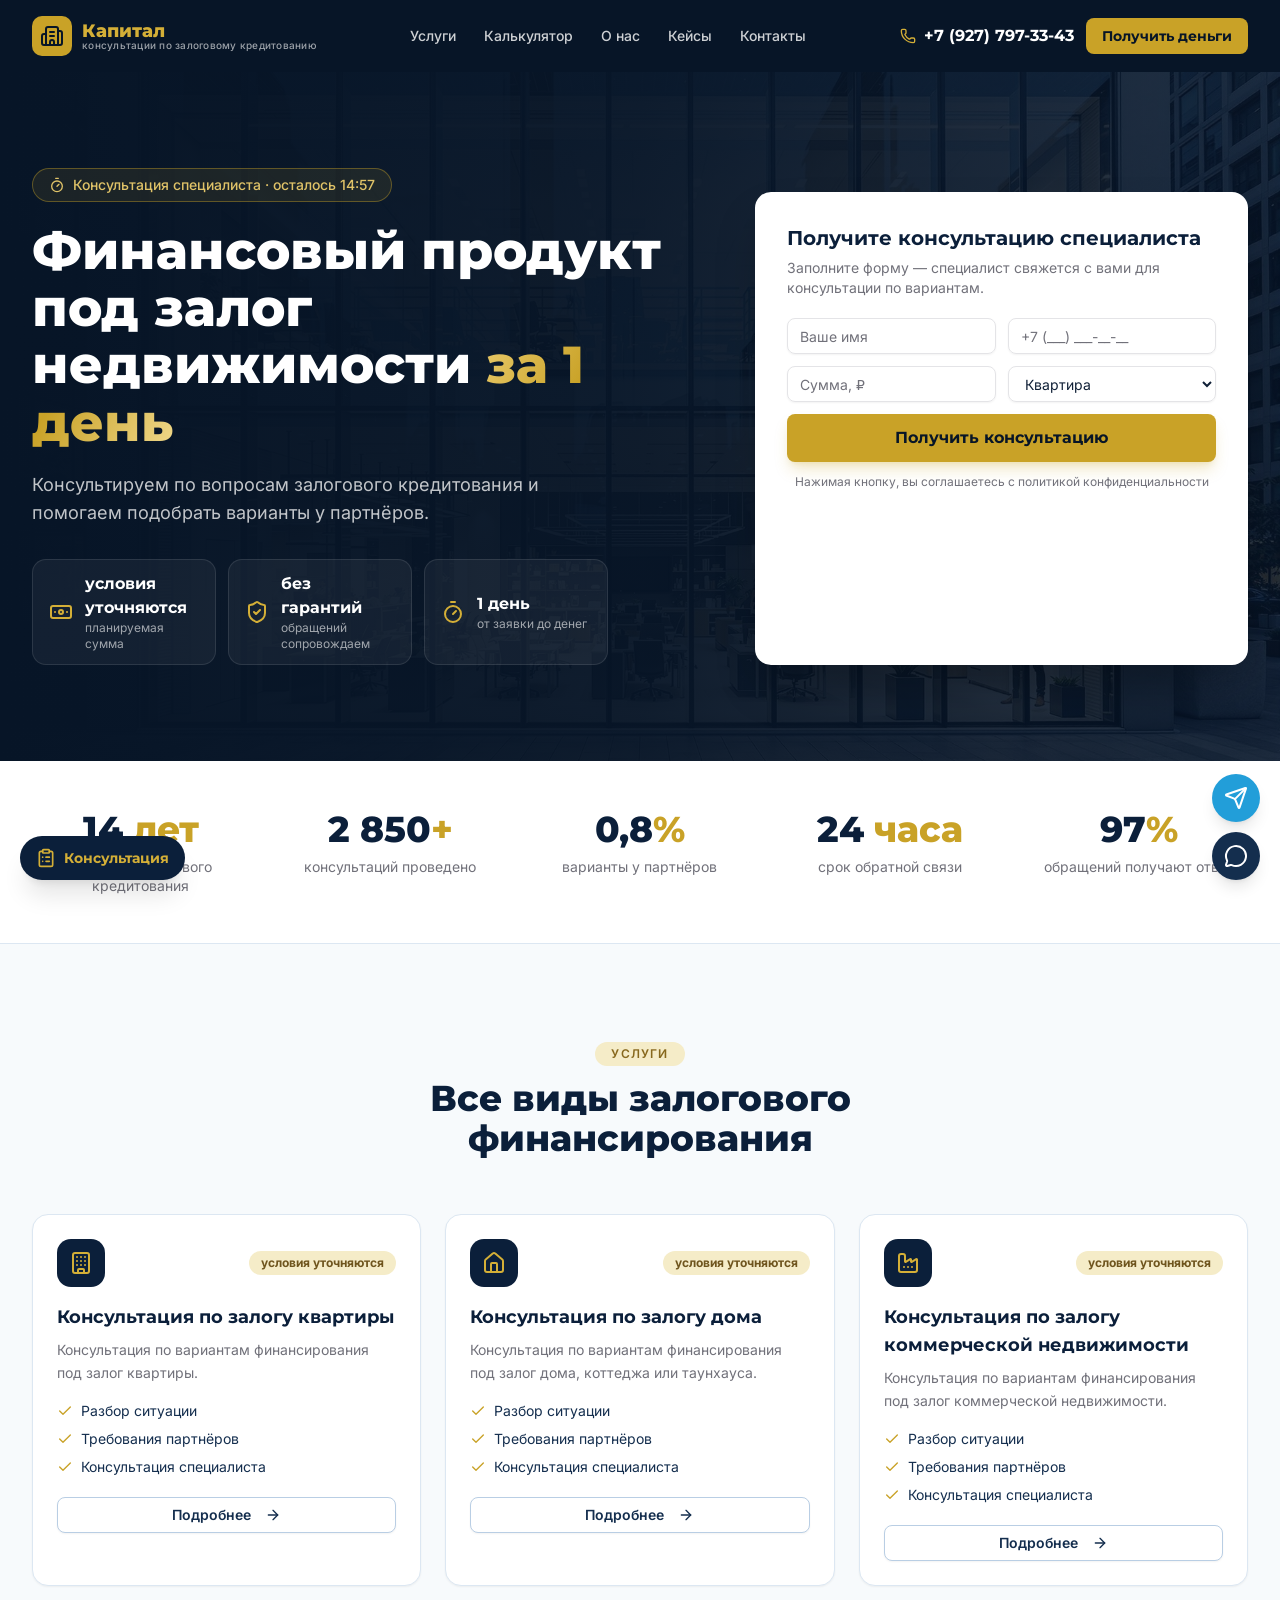
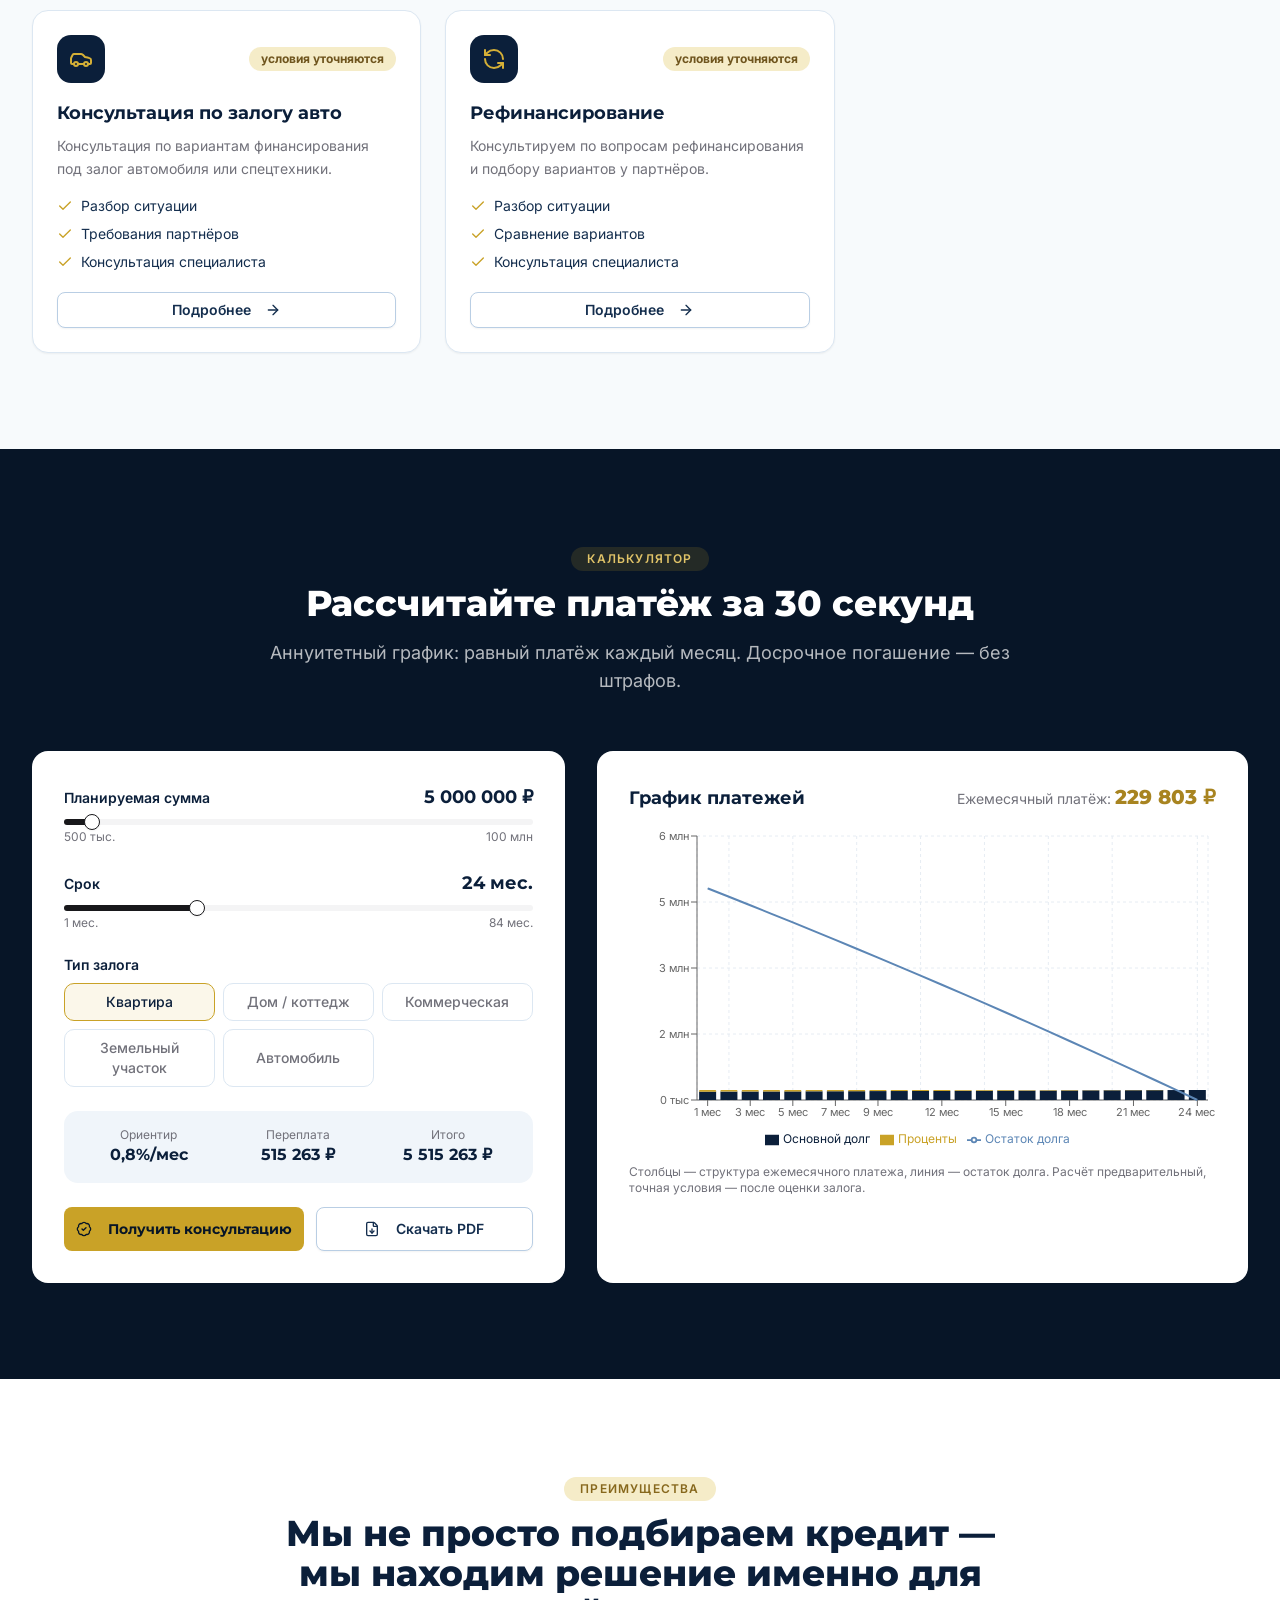
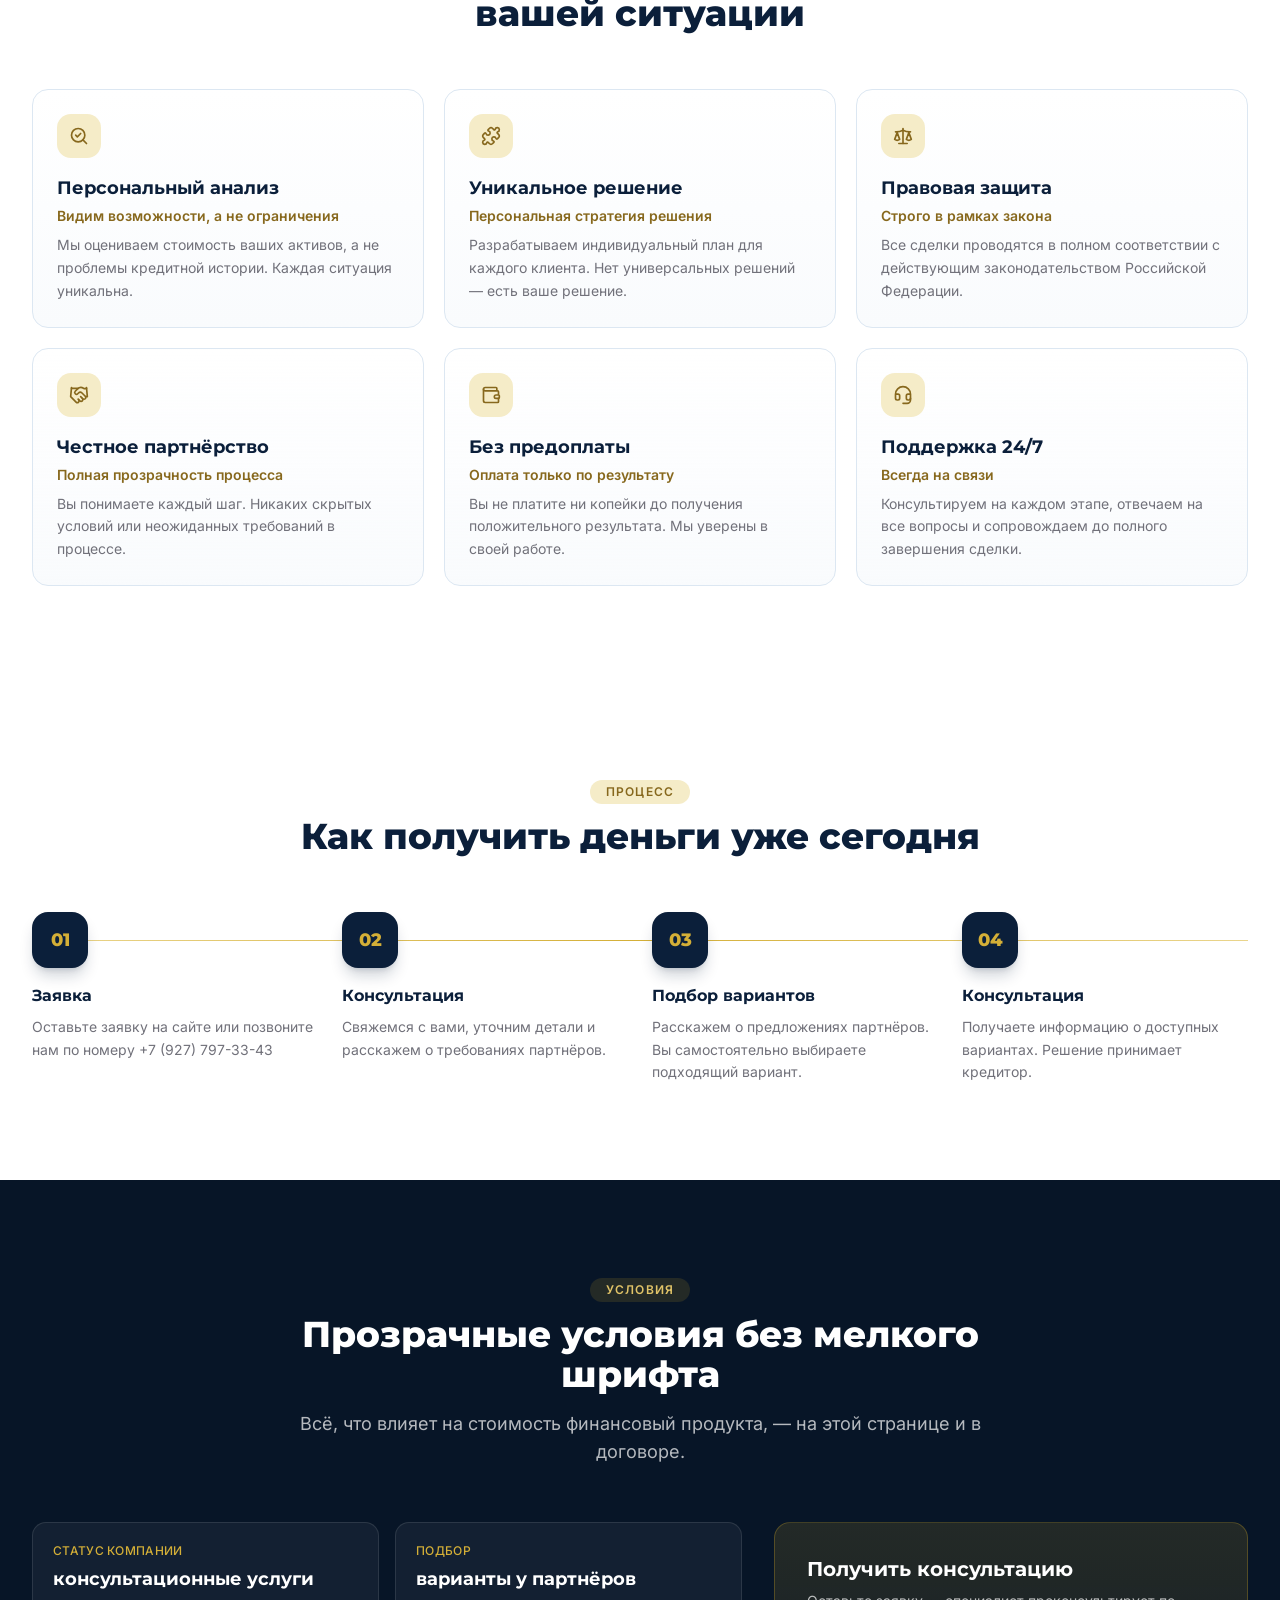
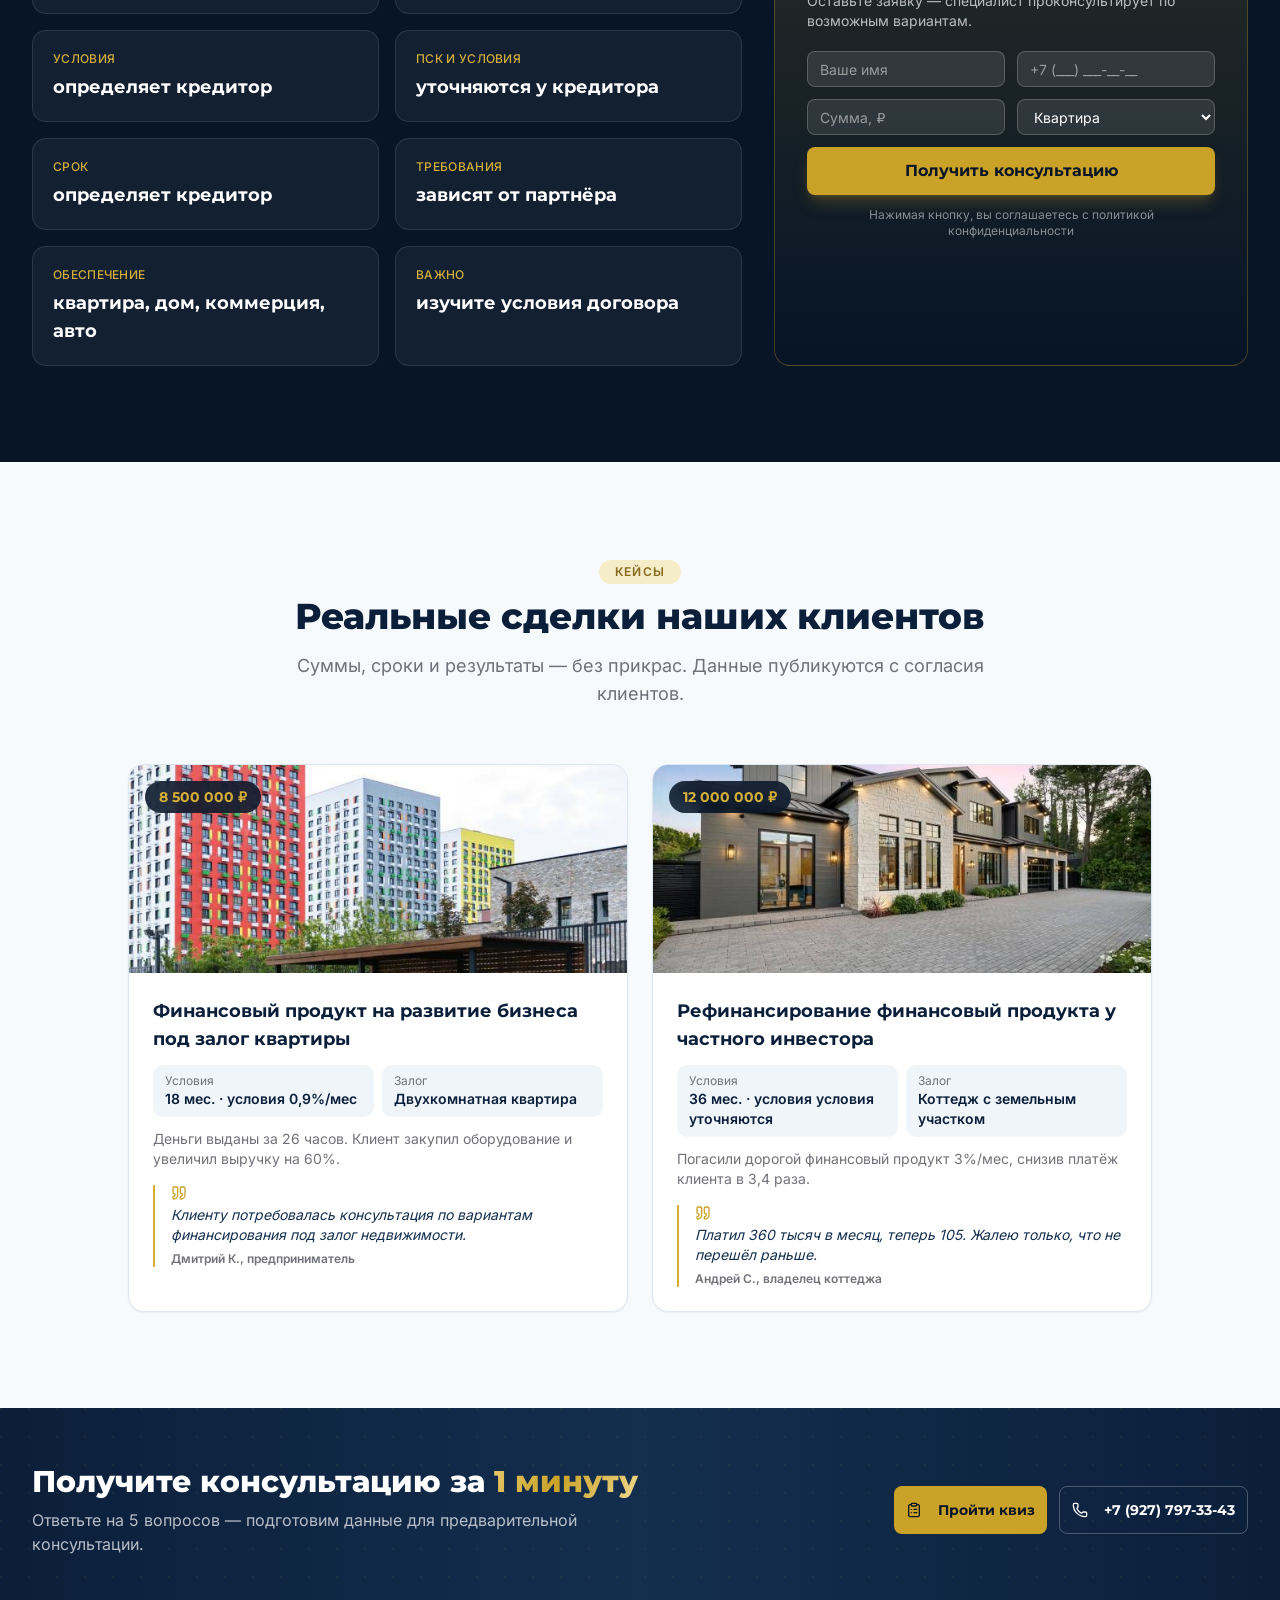
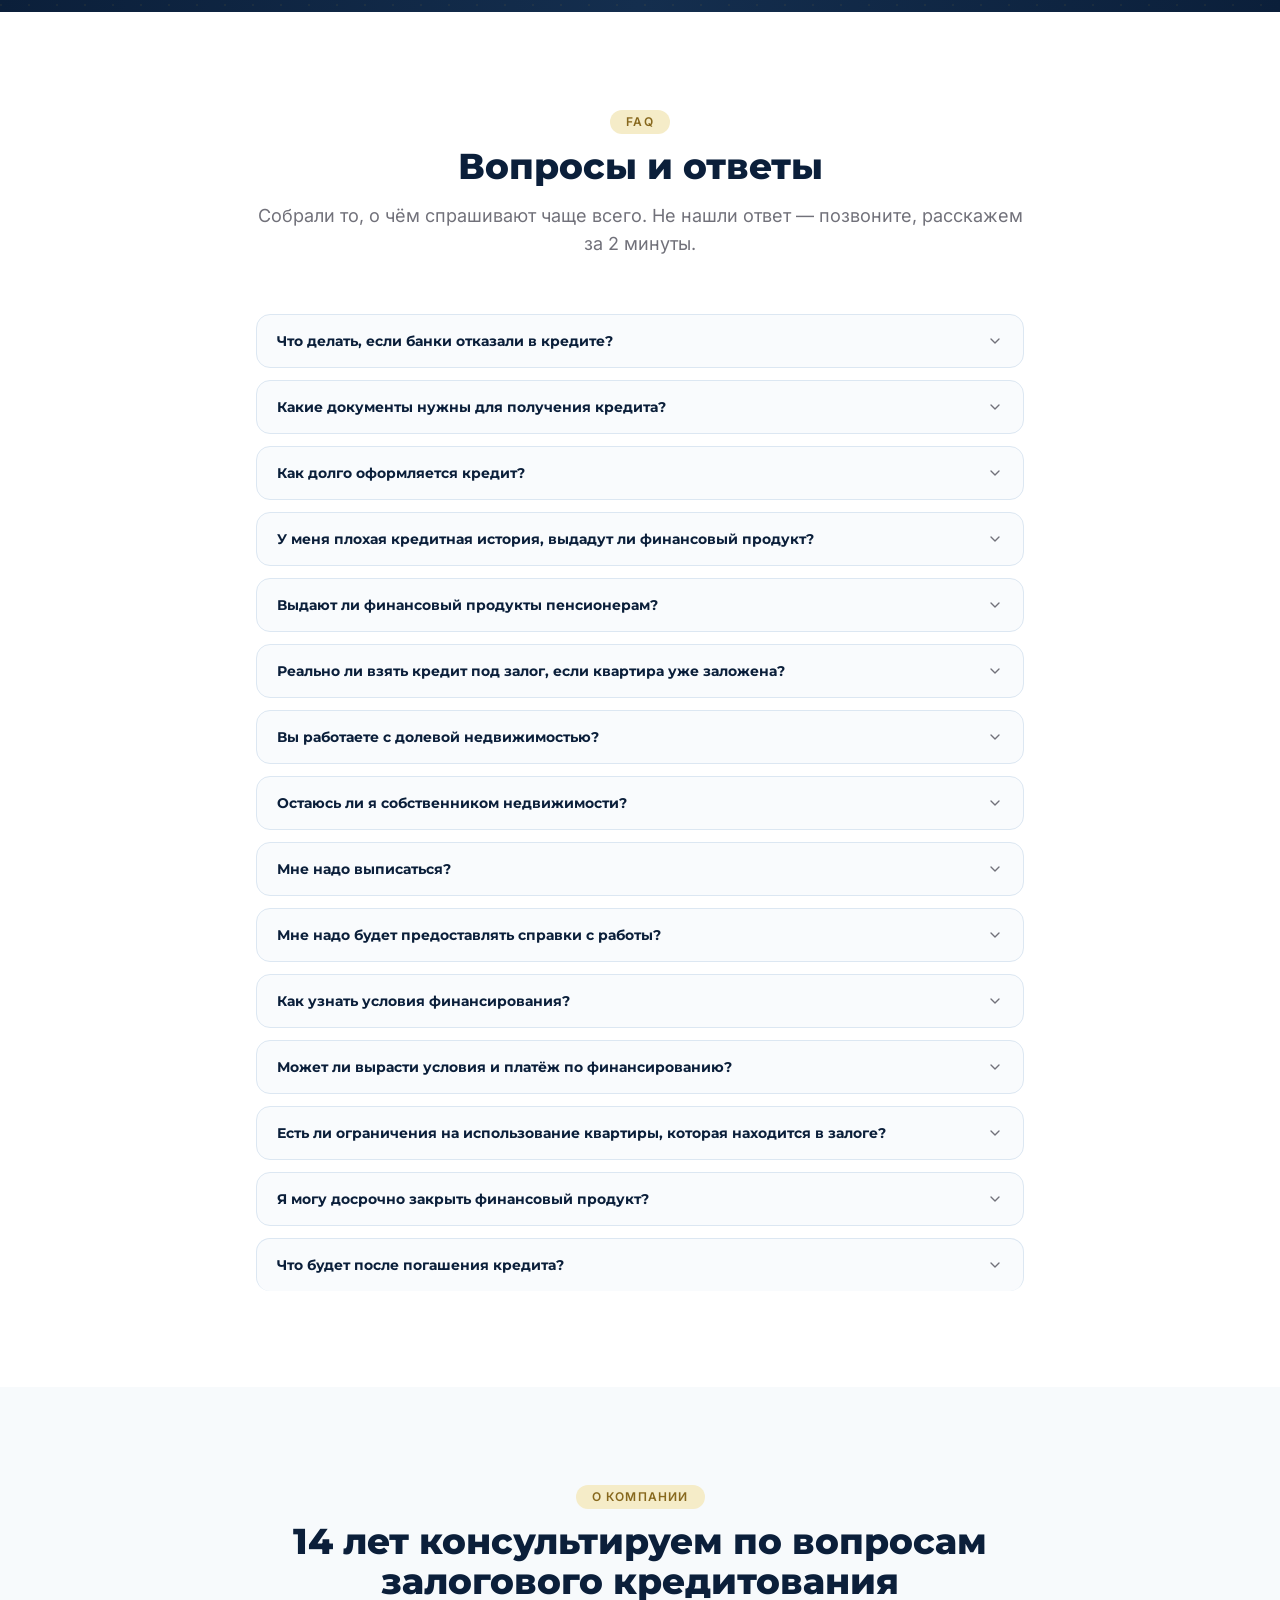
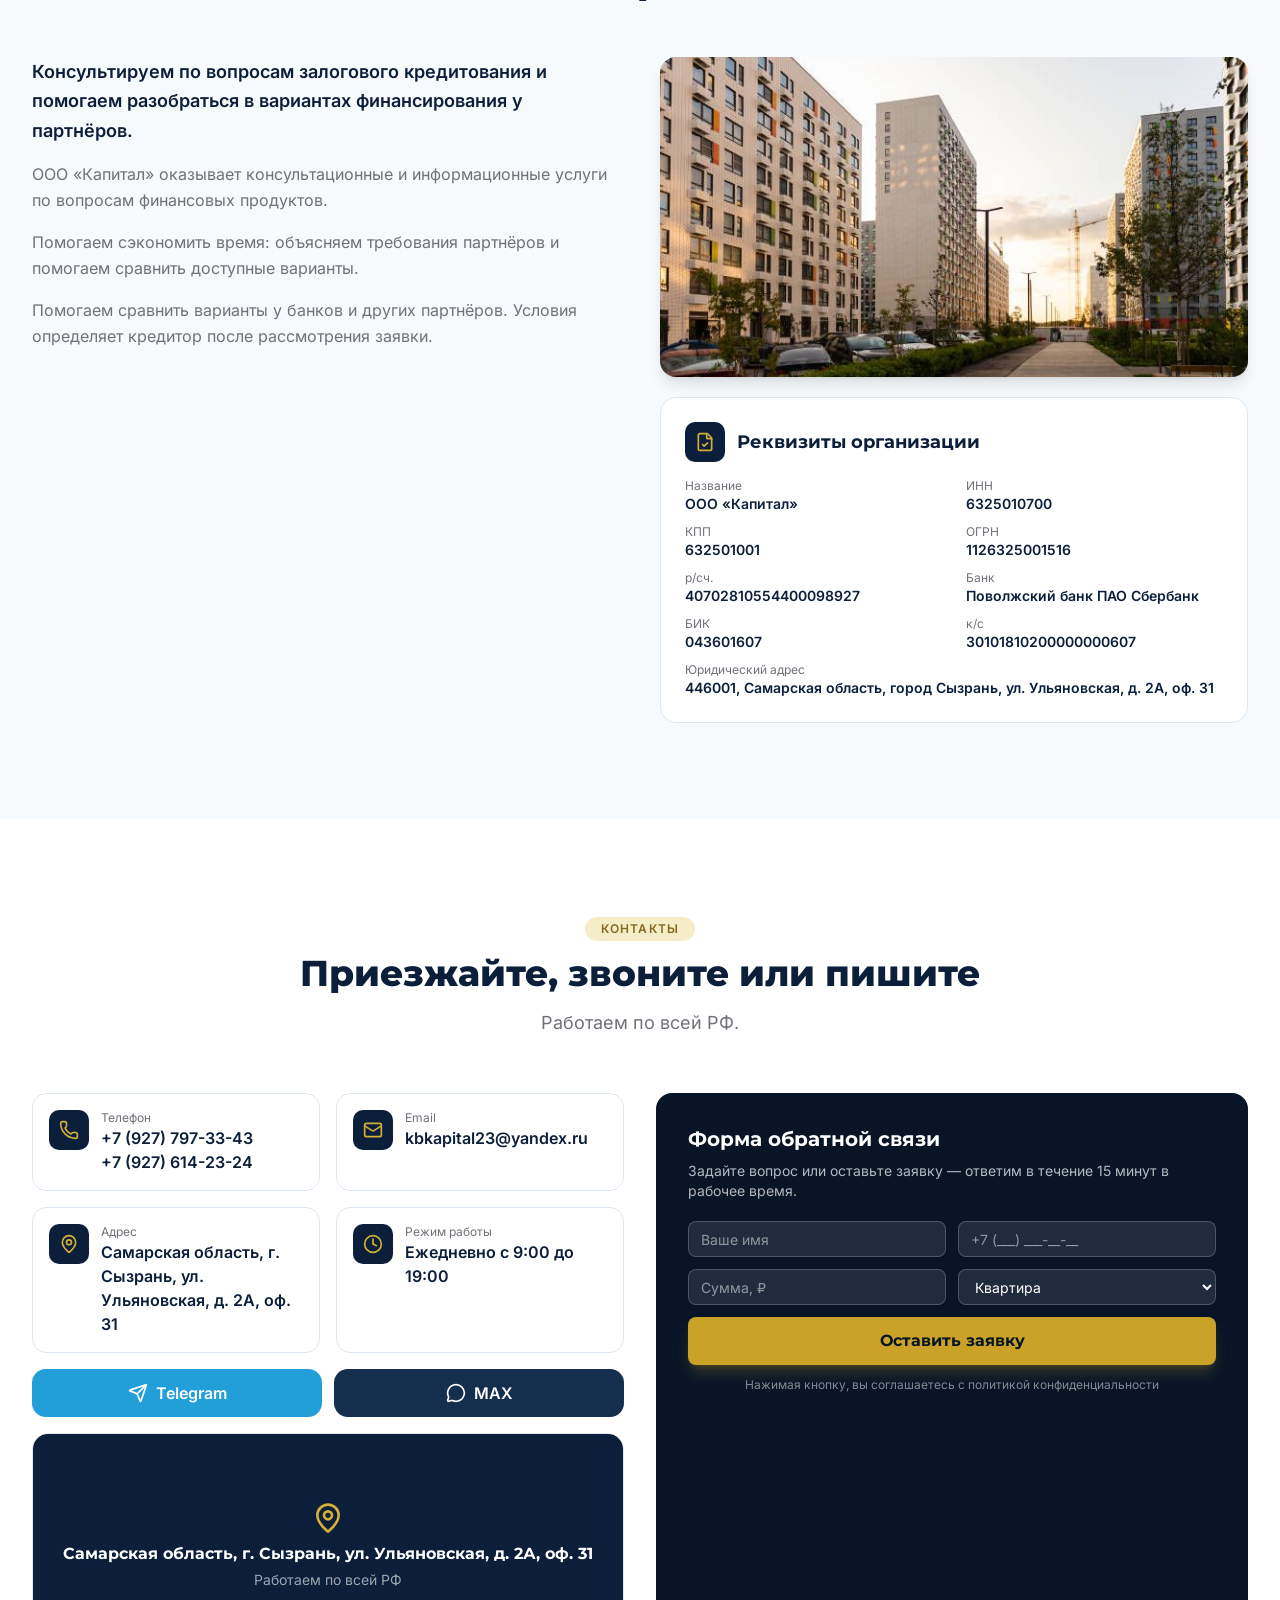
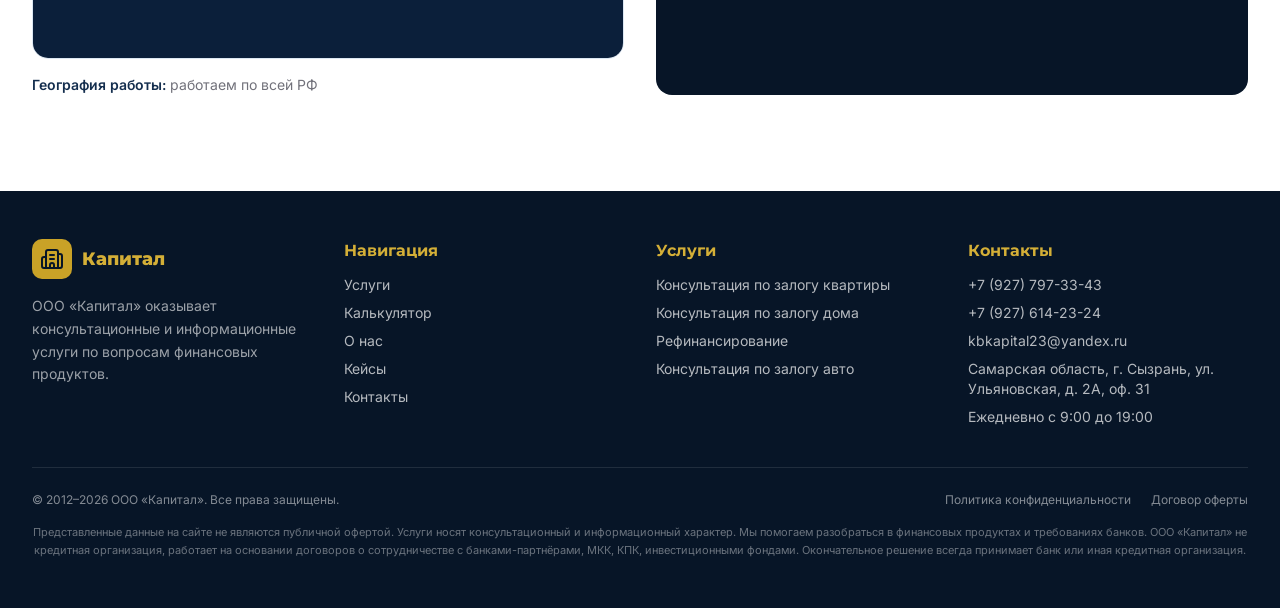
==== commit 9a86ea8e: "Update site copy for financial intermediary moderation" ====
--- a/index.html
+++ b/index.html
@@ -4,19 +4,19 @@
     <meta charset="UTF-8" />
     <meta name="viewport" content="width=device-width, initial-scale=1.0" />
     <link rel="icon" type="image/svg+xml" href="./favicon.svg" />
-    <title>Капитал — займы под залог недвижимости по всей РФ | Ставка от 0,8% в месяц</title>
-    <meta name="description" content="Займы под залог квартиры, дома и коммерческой недвижимости по всей России. Решение за 15 минут, ставка от 0,8% в месяц, сумма до 100 млн ₽, без справок о доходах и с любой кредитной историей." />
-    <meta name="keywords" content="займ под залог недвижимости, кредит под залог квартиры, займ под залог дома, рефинансирование займов, займ под залог авто" />
+    <title>Капитал — консультации по залоговому кредитованию</title>
+    <meta name="description" content="Консультации и помощь в подборе вариантов залогового кредитования у партнёров по всей России. ООО «Капитал» не является кредитором." />
+    <meta name="keywords" content="консультация по залоговому кредитованию, подбор вариантов финансирования, помощь с заявкой под залог" />
     <meta property="og:type" content="website" />
-    <meta property="og:title" content="Капитал — займы под залог недвижимости за 1 день" />
-    <meta property="og:description" content="Ставка от 0,8% в месяц, до 100 млн ₽, без справок. Решение за 15 минут." />
+    <meta property="og:title" content="Капитал — консультации по залоговому кредитованию" />
+    <meta property="og:description" content="Помощь в подборе вариантов финансирования у партнёров. ООО «Капитал» не является кредитором." />
     <meta property="og:locale" content="ru_RU" />
     <script type="application/ld+json">
     {
       "@context": "https://schema.org",
       "@type": "LocalBusiness",
       "name": "ООО «Капитал»",
-      "description": "Займы под залог недвижимости по всей России",
+      "description": "Консультационные и информационные услуги по вопросам залогового кредитования",
       "telephone": "+7 (927) 797-33-43",
       "email": "kbkapital23@yandex.ru",
       "address": {
@@ -82,7 +82,7 @@
           });
           const result = await response.json();
           if (!response.ok || !result.success) throw new Error('Form submission failed');
-          form.innerHTML = '<div class="rounded-xl bg-emerald-50 p-5 text-center text-emerald-900"><p class="font-display font-bold">Заявка принята!</p><p class="mt-1 text-sm text-emerald-700">Персональный менеджер перезвонит в течение 15 минут и назовёт точную ставку.</p></div>';
+          form.innerHTML = '<div class="rounded-xl bg-emerald-50 p-5 text-center text-emerald-900"><p class="font-display font-bold">Заявка принята!</p><p class="mt-1 text-sm text-emerald-700">Специалист свяжется с вами в рабочее время для консультации.</p></div>';
         } catch (error) {
           if (submit) submit.disabled = false;
           alert('Не удалось отправить заявку. Позвоните нам по телефону.');
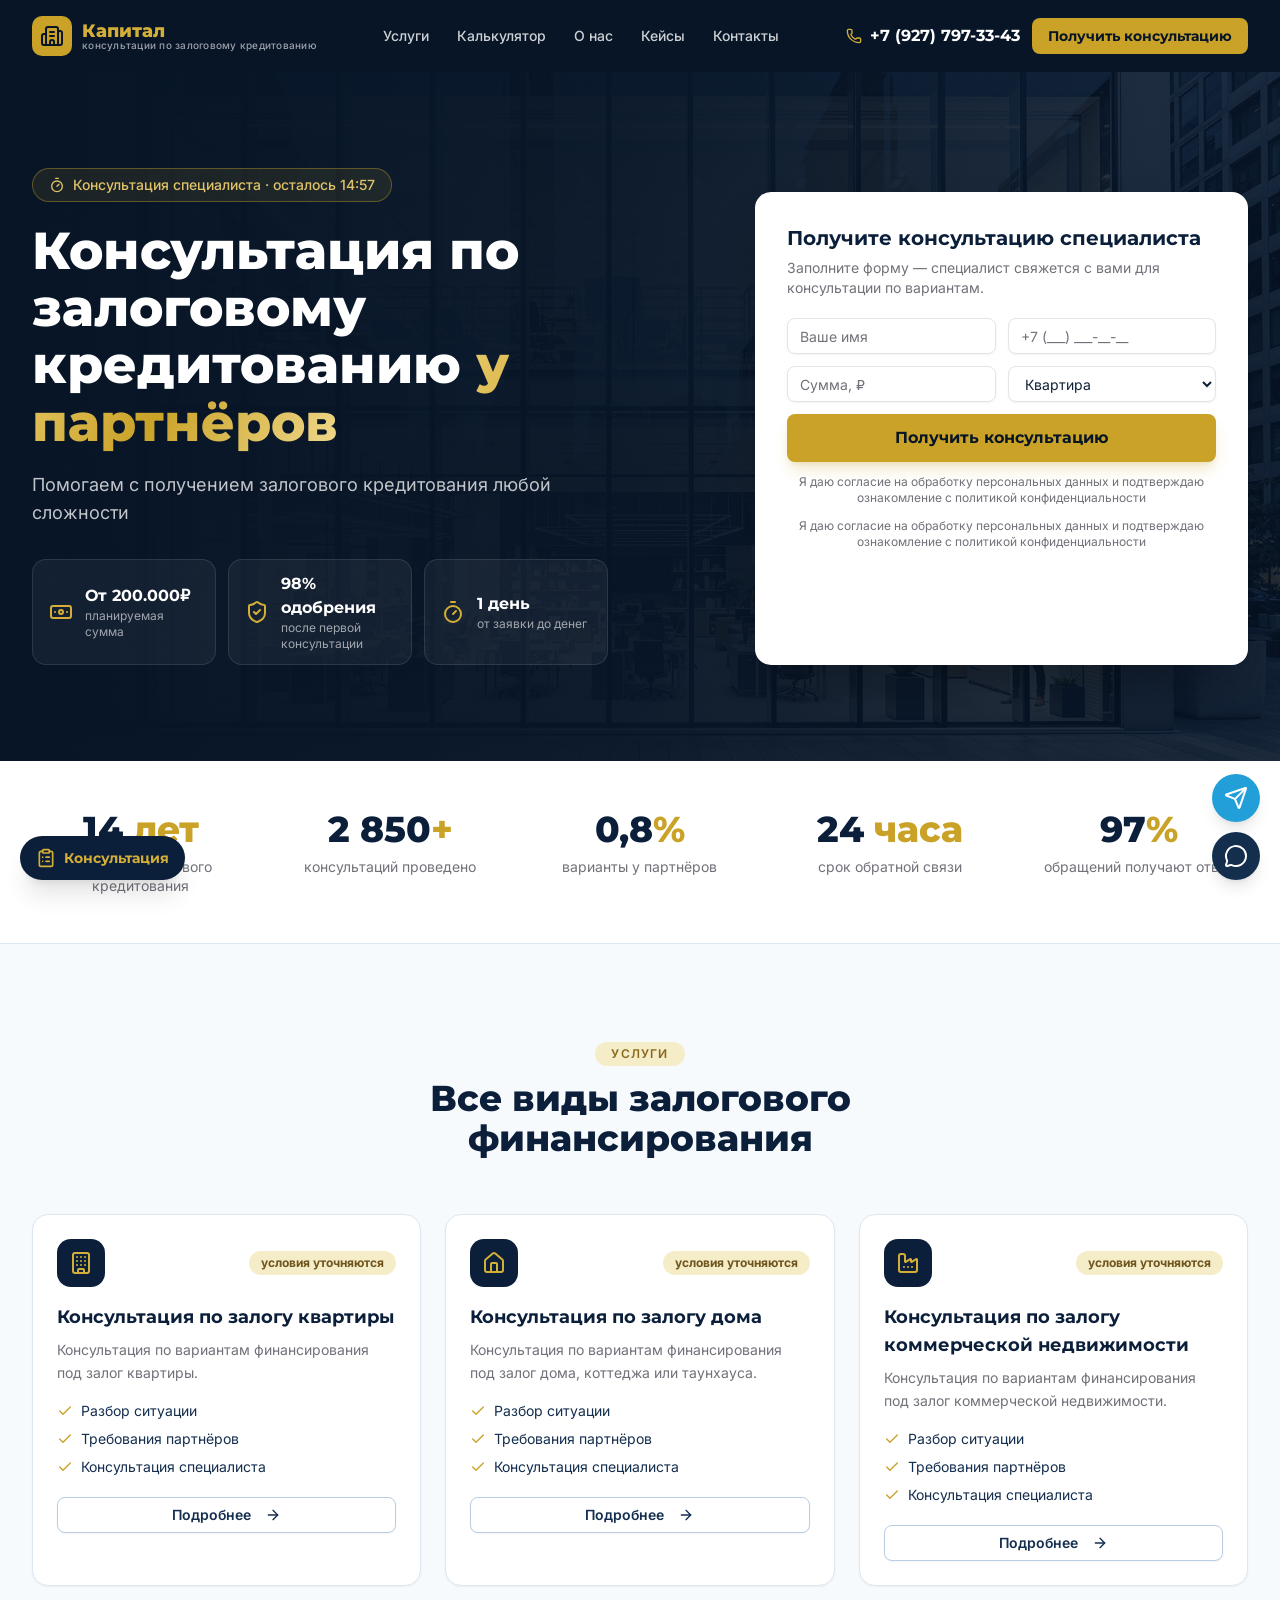
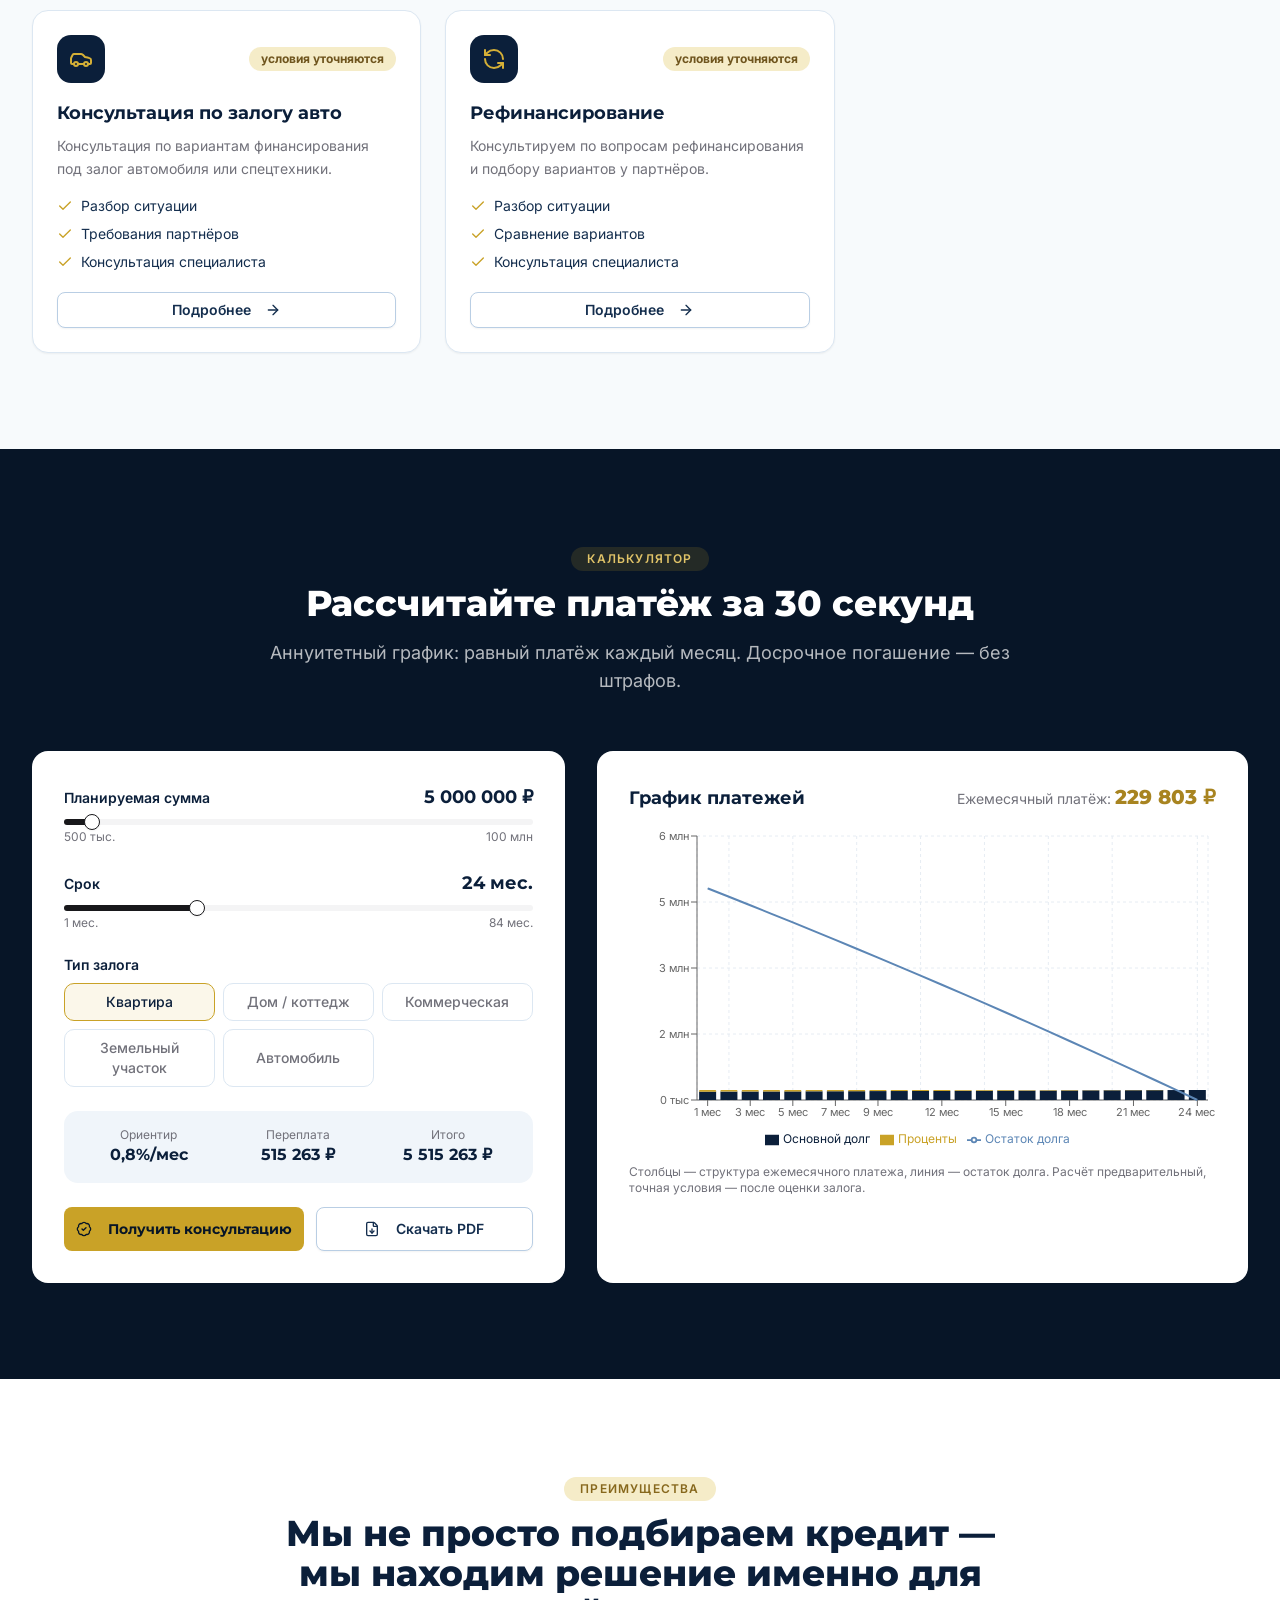
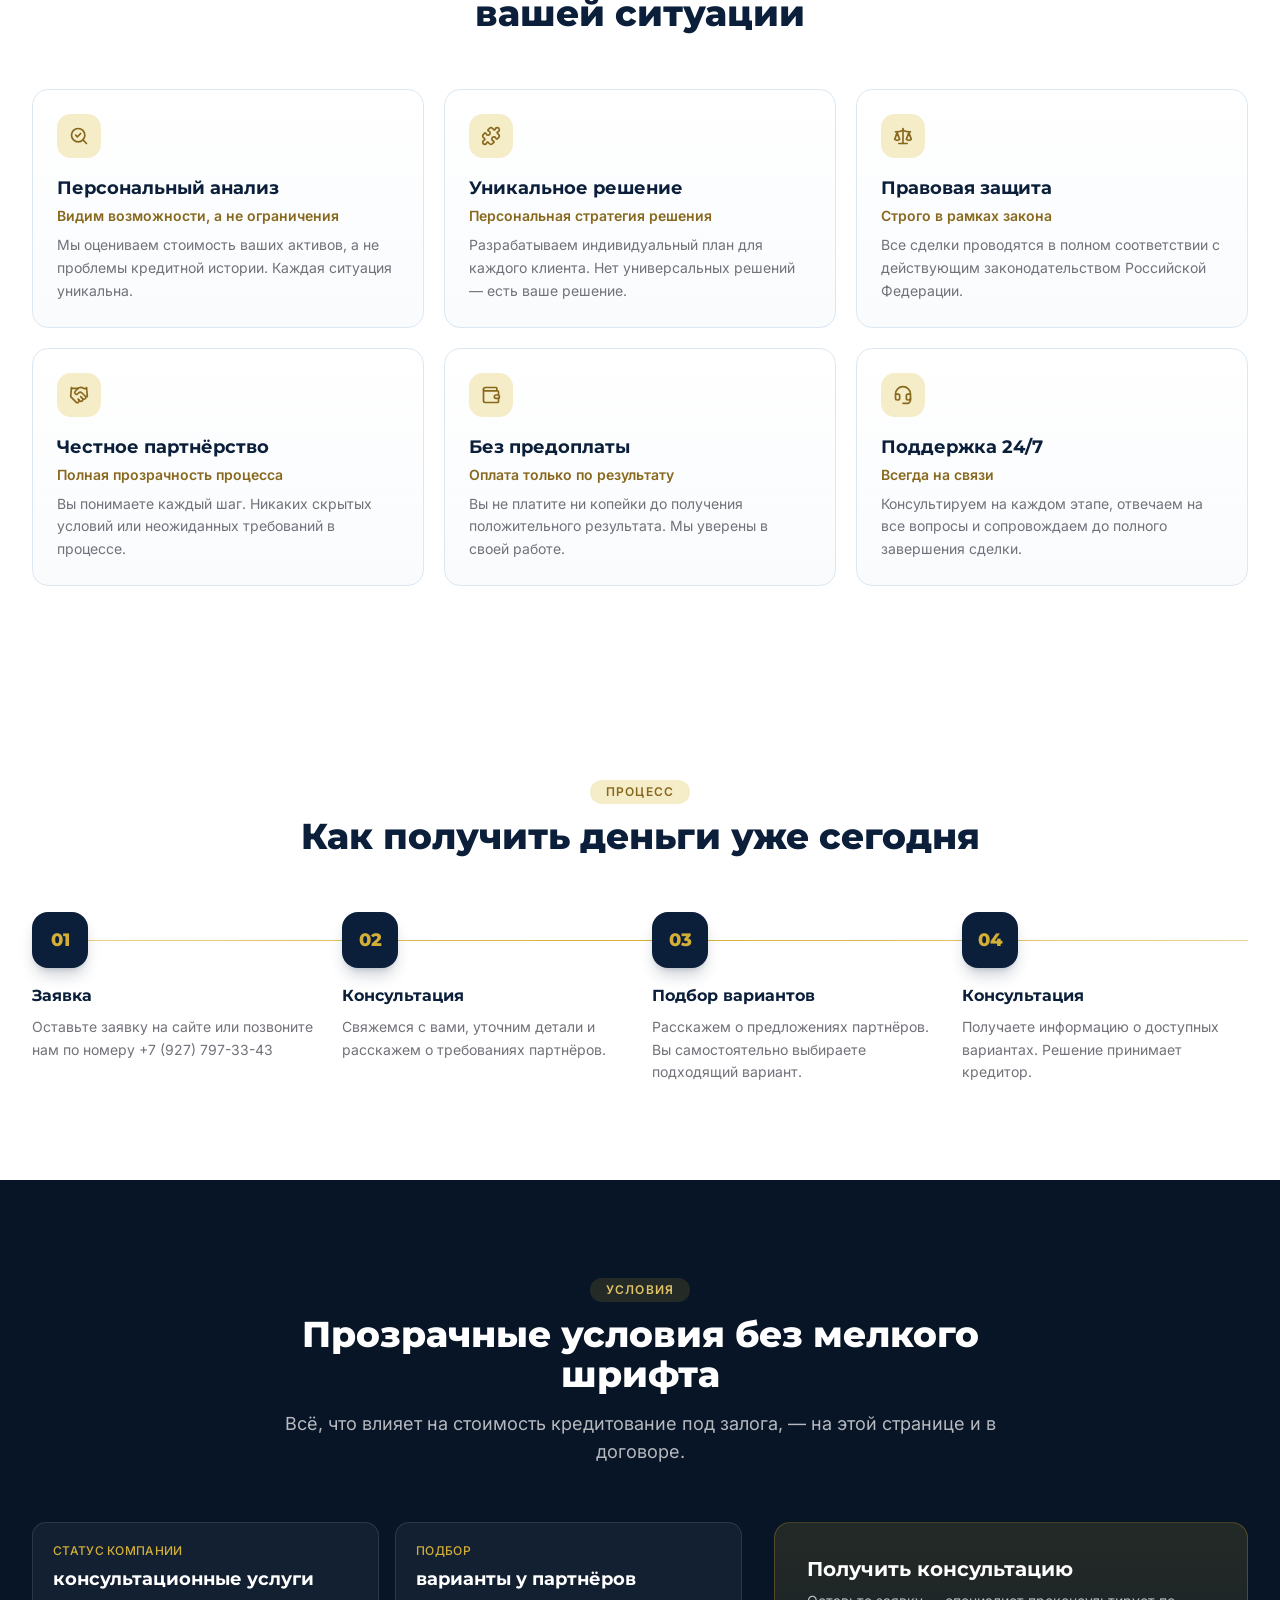
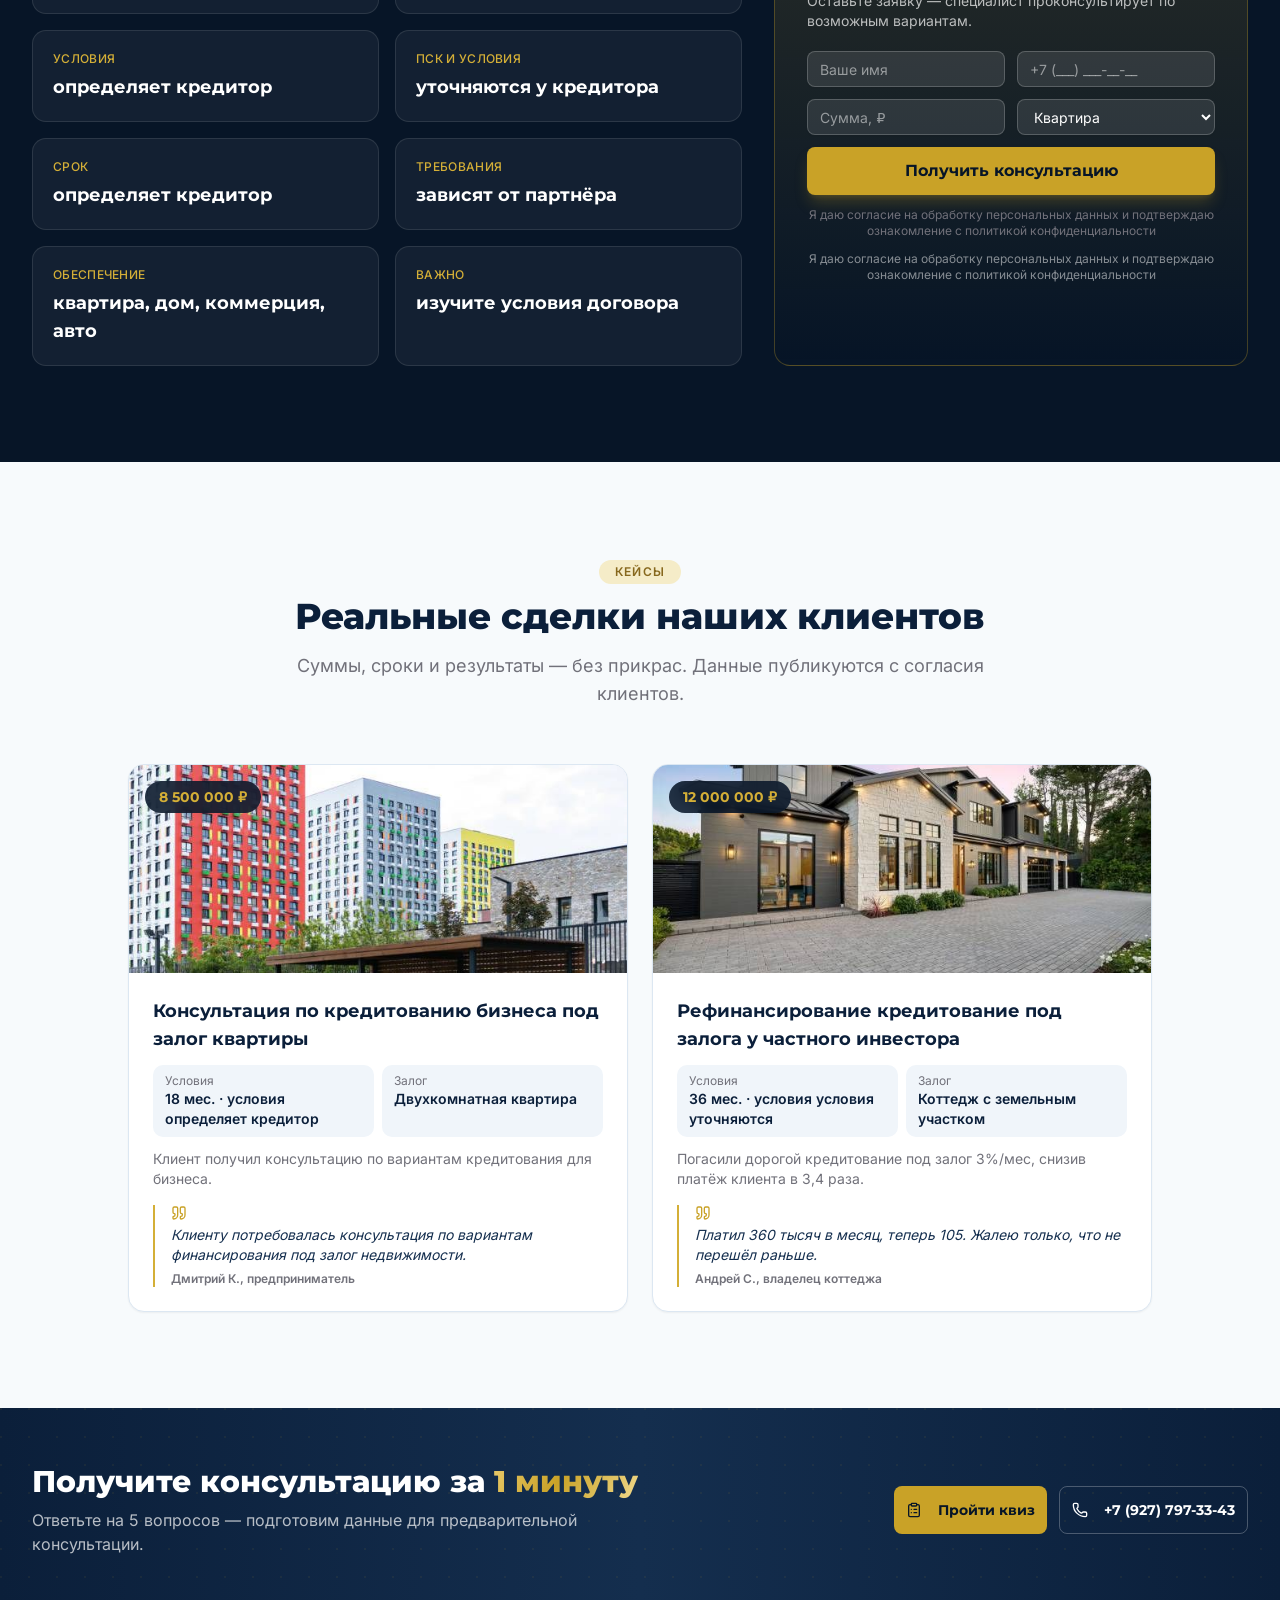
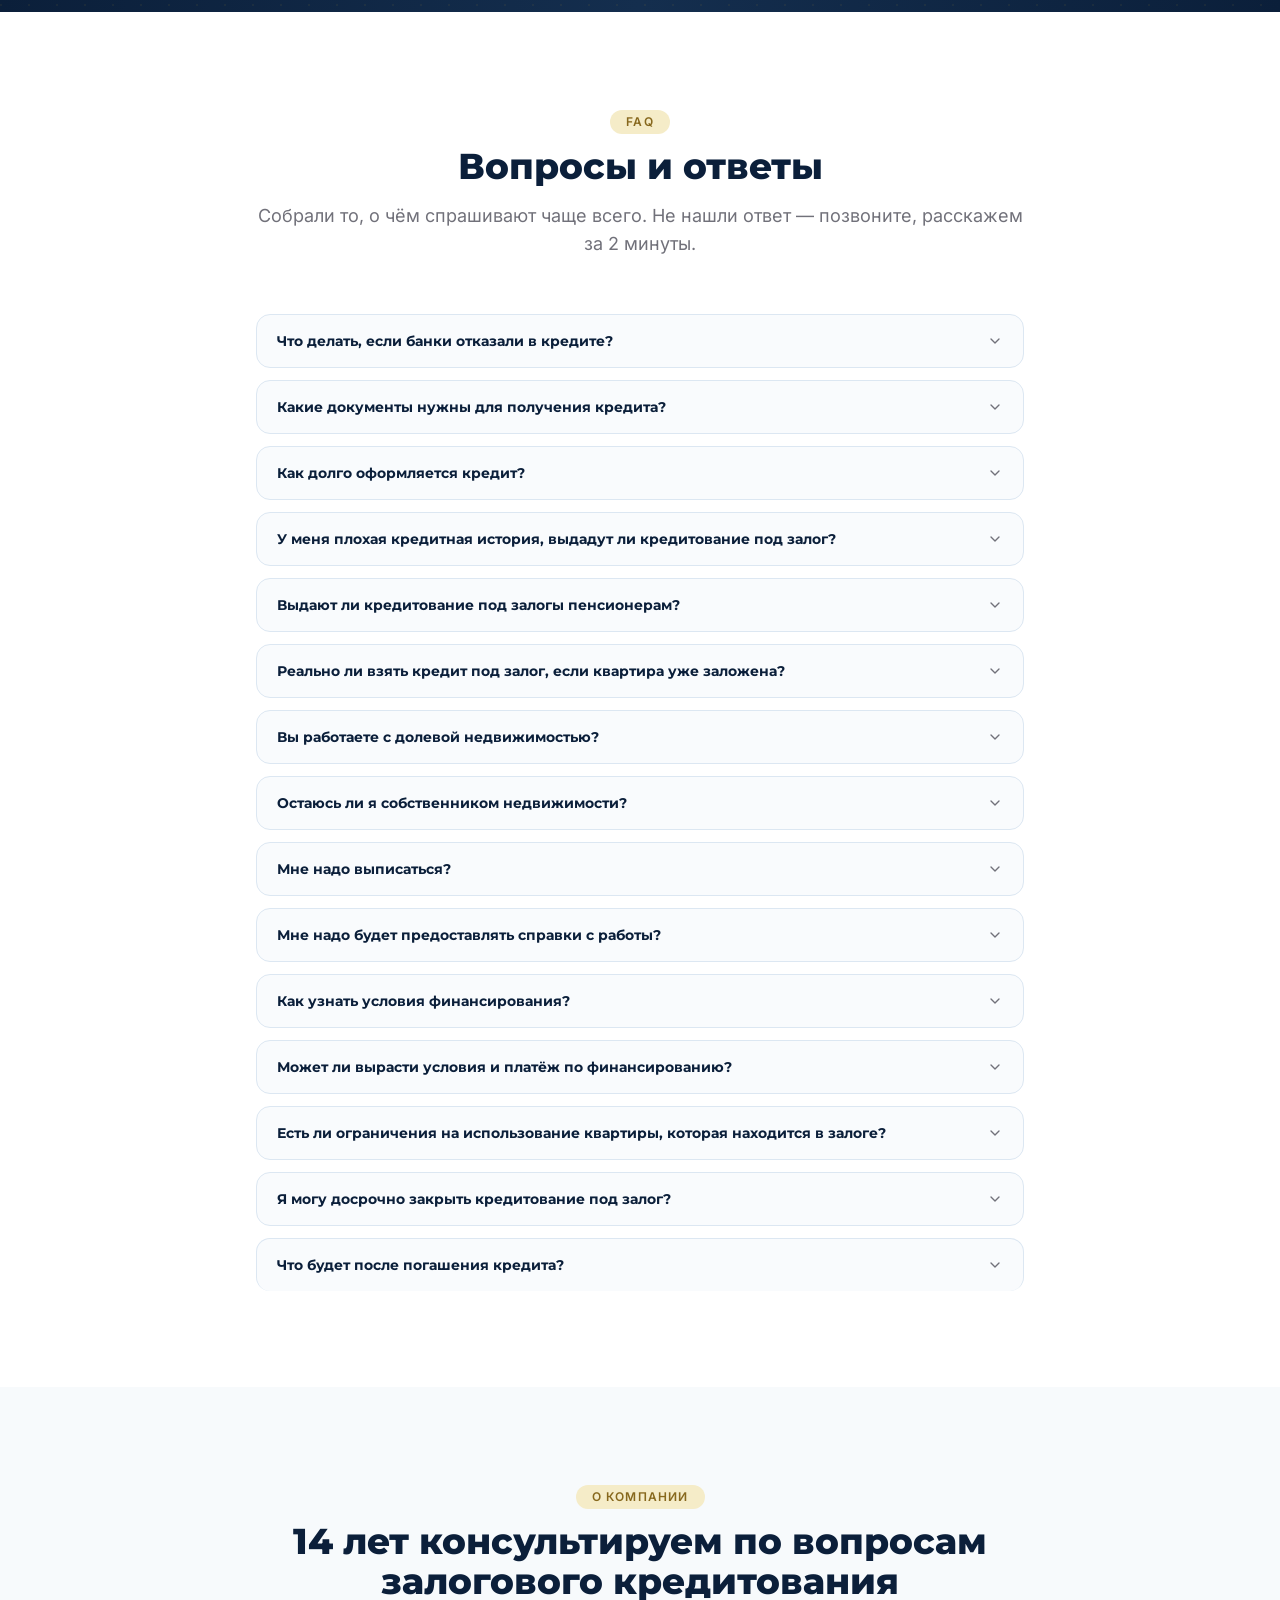
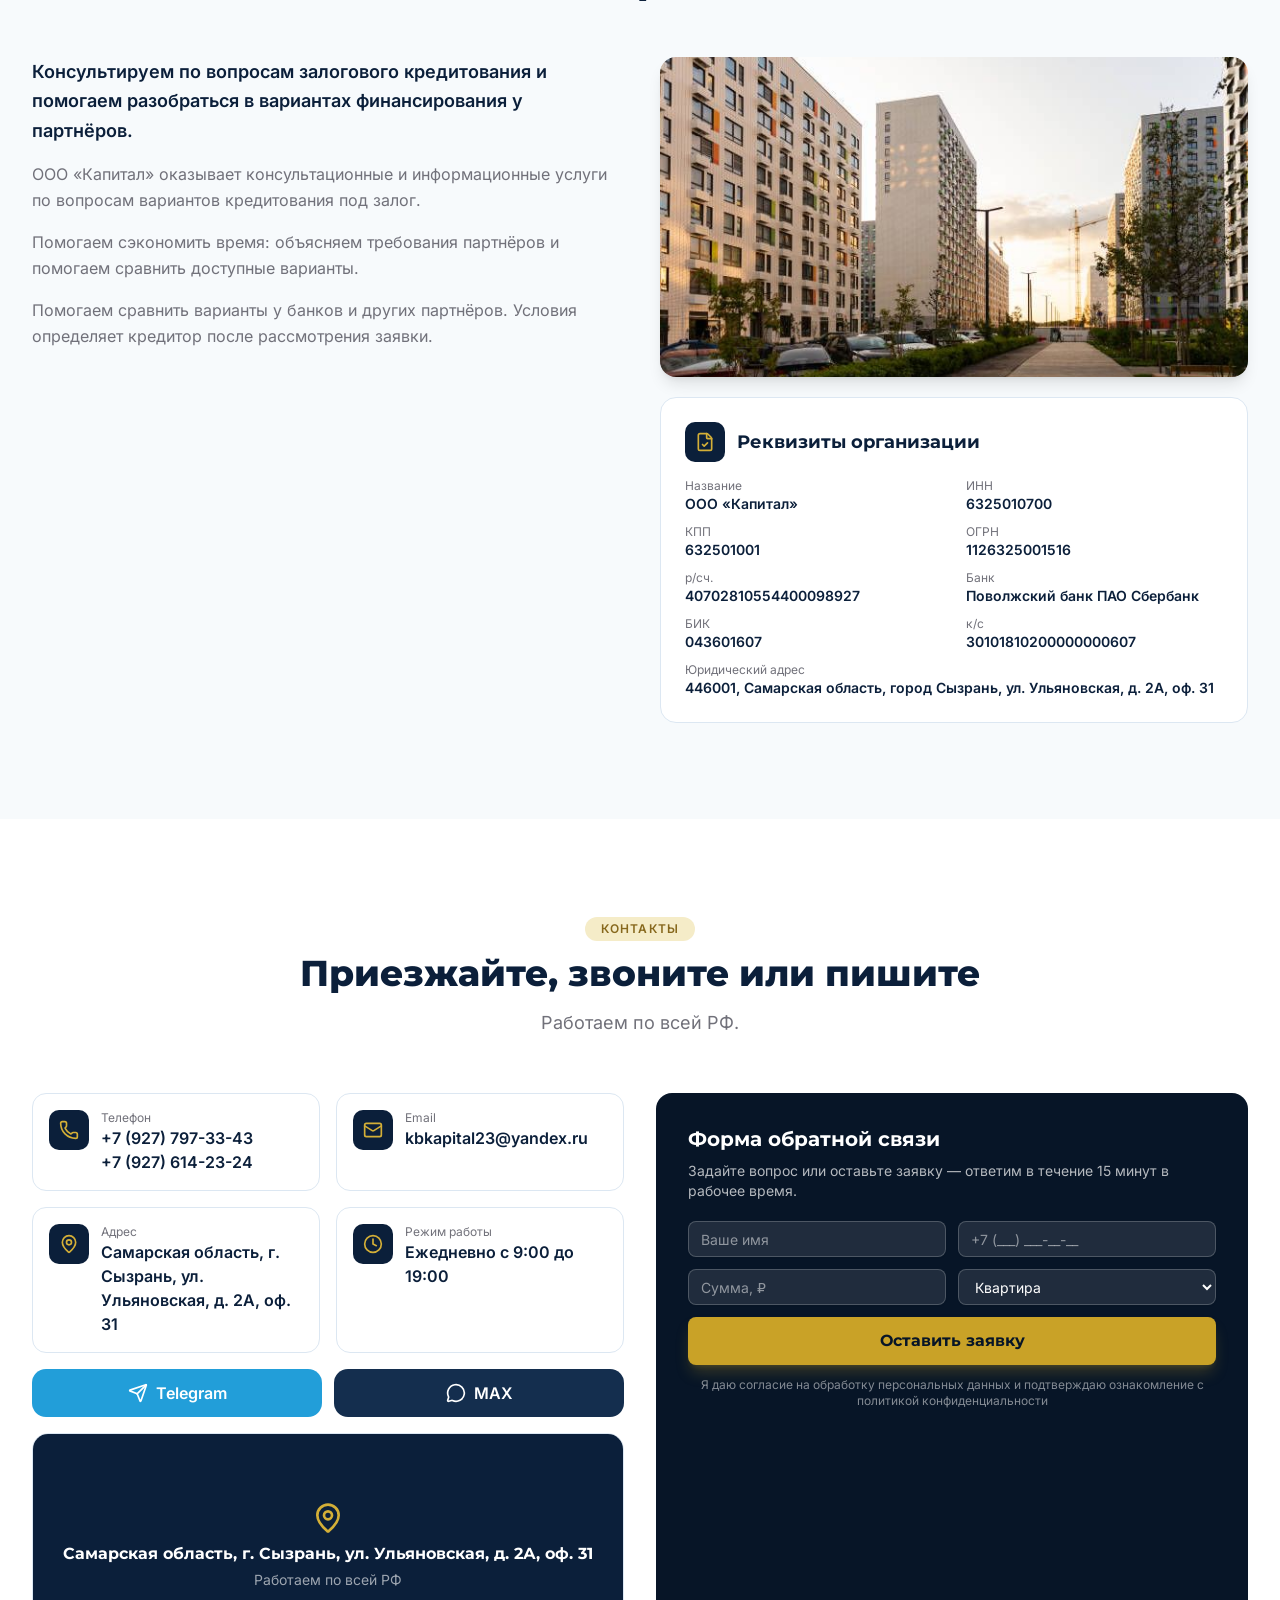
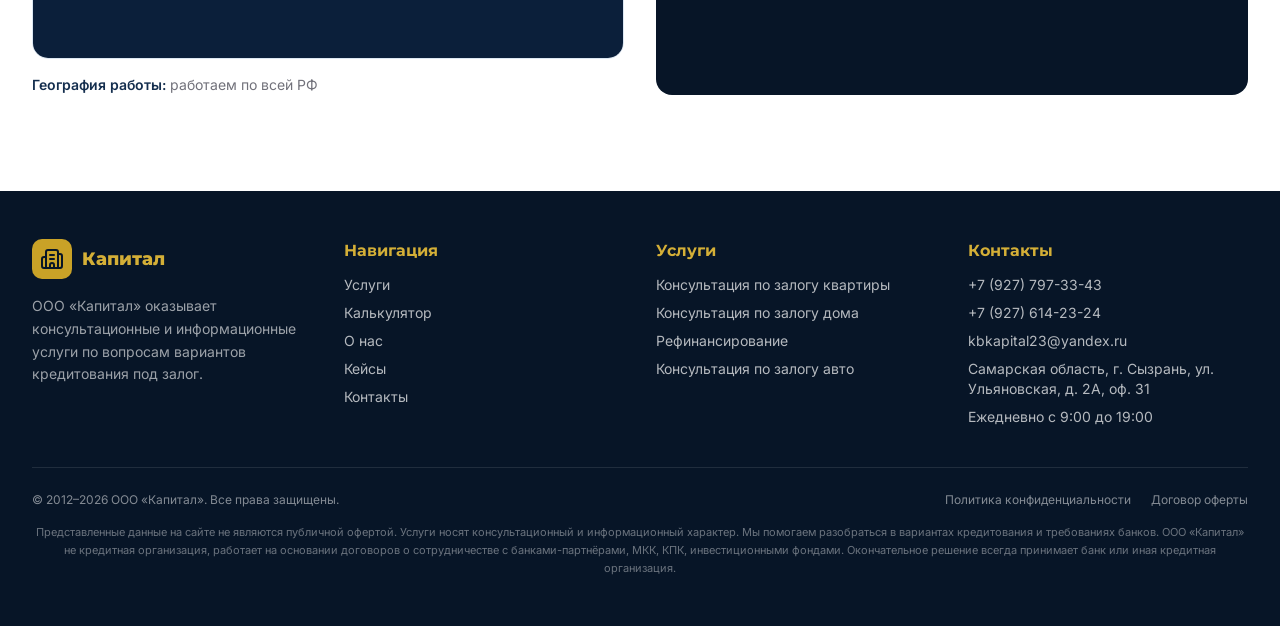
==== commit 460be754: "Update consultation copy and add privacy policies" ====
--- a/index.html
+++ b/index.html
@@ -101,5 +101,80 @@
       new MutationObserver(fixMessengerContactLinks).observe(document.body, { childList: true, subtree: true });
       fixMessengerContactLinks();
     </script>
+    <script>
+      /* Content and legal-links patch for the published static build. */
+      (function () {
+        const replacements = new Map([
+          ['Получить деньги', 'Получить консультацию'],
+          ['Консультируем по вопросам залогового кредитования и помогаем подобрать варианты у партнёров.', 'Помогаем с получением залогового кредитования любой сложности'],
+          ['Нажимая кнопку, вы соглашаетесь с политикой конфиденциальности', 'Я даю согласие на обработку персональных данных и подтверждаю ознакомление с политикой конфиденциальности'],
+          ['Всё, что влияет на стоимость кредитования под залога, — на этой странице и в договоре.', 'Всё, что влияет на стоимость кредитования под залог, — на этой странице и в договоре.']
+        ]);
+
+        function replaceText(node) {
+          const walker = document.createTreeWalker(node || document.body, NodeFilter.SHOW_TEXT);
+          const nodes = [];
+          while (walker.nextNode()) nodes.push(walker.currentNode);
+          nodes.forEach(function (textNode) {
+            let value = textNode.nodeValue;
+            replacements.forEach(function (to, from) { value = value.split(from).join(to); });
+            if (value !== textNode.nodeValue) textNode.nodeValue = value;
+          });
+        }
+
+        function addQuizConsent() {
+          document.querySelectorAll('button').forEach(function (button) {
+            if (button.textContent.replace(/\s+/g, ' ').trim() !== 'Получить консультацию') return;
+            const parent = button.parentElement;
+            if (!parent || parent.querySelector('[data-quiz-consent]')) return;
+            const note = document.createElement('p');
+            note.dataset.quizConsent = 'true';
+            note.className = 'mt-3 text-center text-xs text-muted-foreground';
+            note.textContent = 'Я даю согласие на обработку персональных данных и подтверждаю ознакомление с политикой конфиденциальности';
+            parent.insertBefore(note, button.nextSibling);
+          });
+        }
+
+        function applySitePatch() {
+          replaceText();
+          addQuizConsent();
+
+          if (document.body.dataset.capitalStaticPatchApplied === 'true') return;
+          document.body.dataset.capitalStaticPatchApplied = 'true';
+
+          document.querySelectorAll('a').forEach(function (link) {
+            const label = link.textContent.replace(/\s+/g, ' ').trim();
+            if (label === 'Подробнее') {
+              link.childNodes.forEach(function (node) { if (node.nodeType === Node.TEXT_NODE) node.nodeValue = 'Оставить заявку '; });
+            }
+            if (label === 'Политика конфиденциальности') link.href = './privacy-policy.html';
+            if (label === 'Договор оферты') {
+              link.href = './personal-data-policy.html';
+              link.textContent = 'Политика персональных данных';
+            }
+          });
+
+          document.querySelectorAll('p').forEach(function (p) {
+            if (p.textContent.includes('Всё, что влияет на стоимость кредитования под залога')) {
+              p.textContent = p.textContent.replace('под залога', 'под залог');
+            }
+          });
+
+          const hero = document.querySelector('#top h1');
+          if (hero) hero.textContent = 'Консультация по залоговому кредитованию у партнёра';
+
+          document.querySelectorAll('li, p').forEach(function (element) {
+            if (element.textContent.includes('Оставьте заявку на сайте или позвоните нам по номеру +7 (927) 797-33-43')) {
+              element.innerHTML = 'Оставьте заявку на сайте или позвоните нам по номеру <a class="underline underline-offset-2" href="tel:+79277973343">+7 (927) 797-33-43</a>';
+            }
+          });
+        }
+
+        document.addEventListener('DOMContentLoaded', function () {
+          applySitePatch();
+          new MutationObserver(function () { replaceText(); addQuizConsent(); }).observe(document.body, { childList: true, subtree: true });
+        });
+      })();
+    </script>
   </body>
 </html>
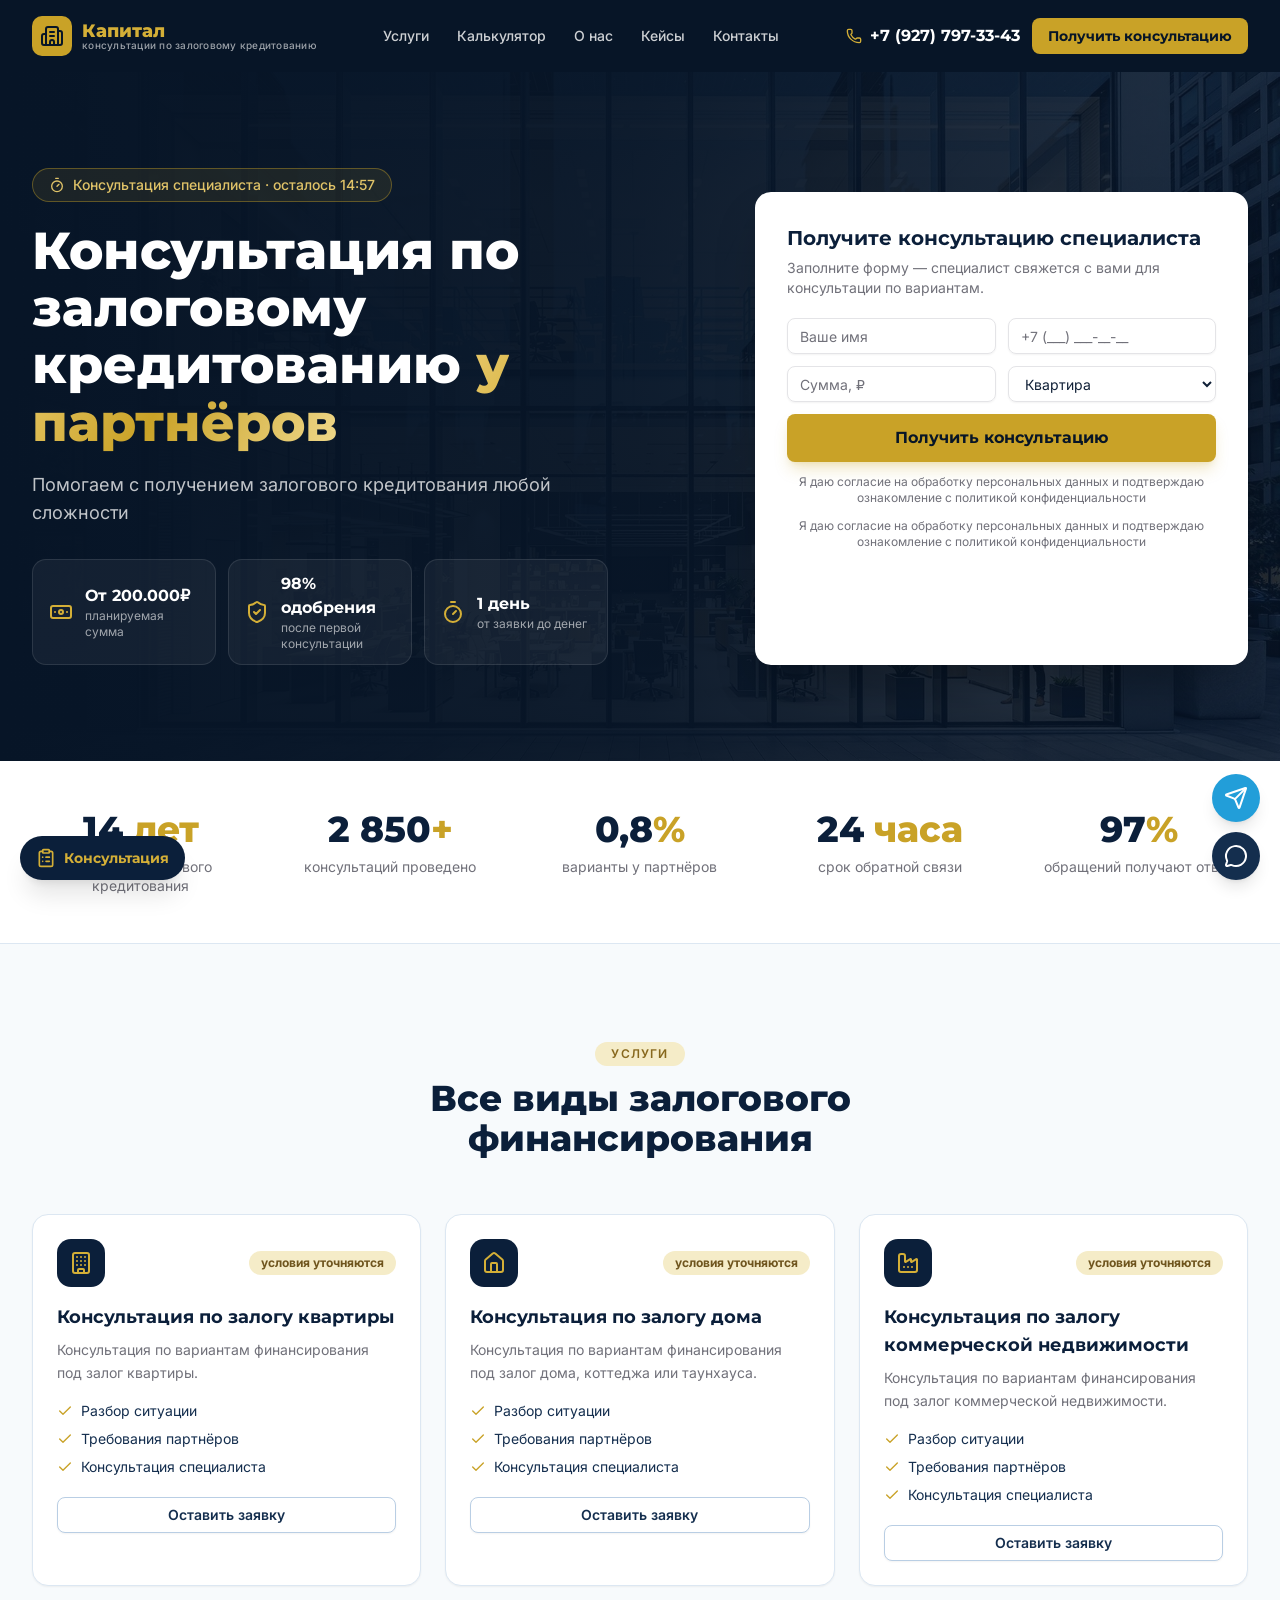
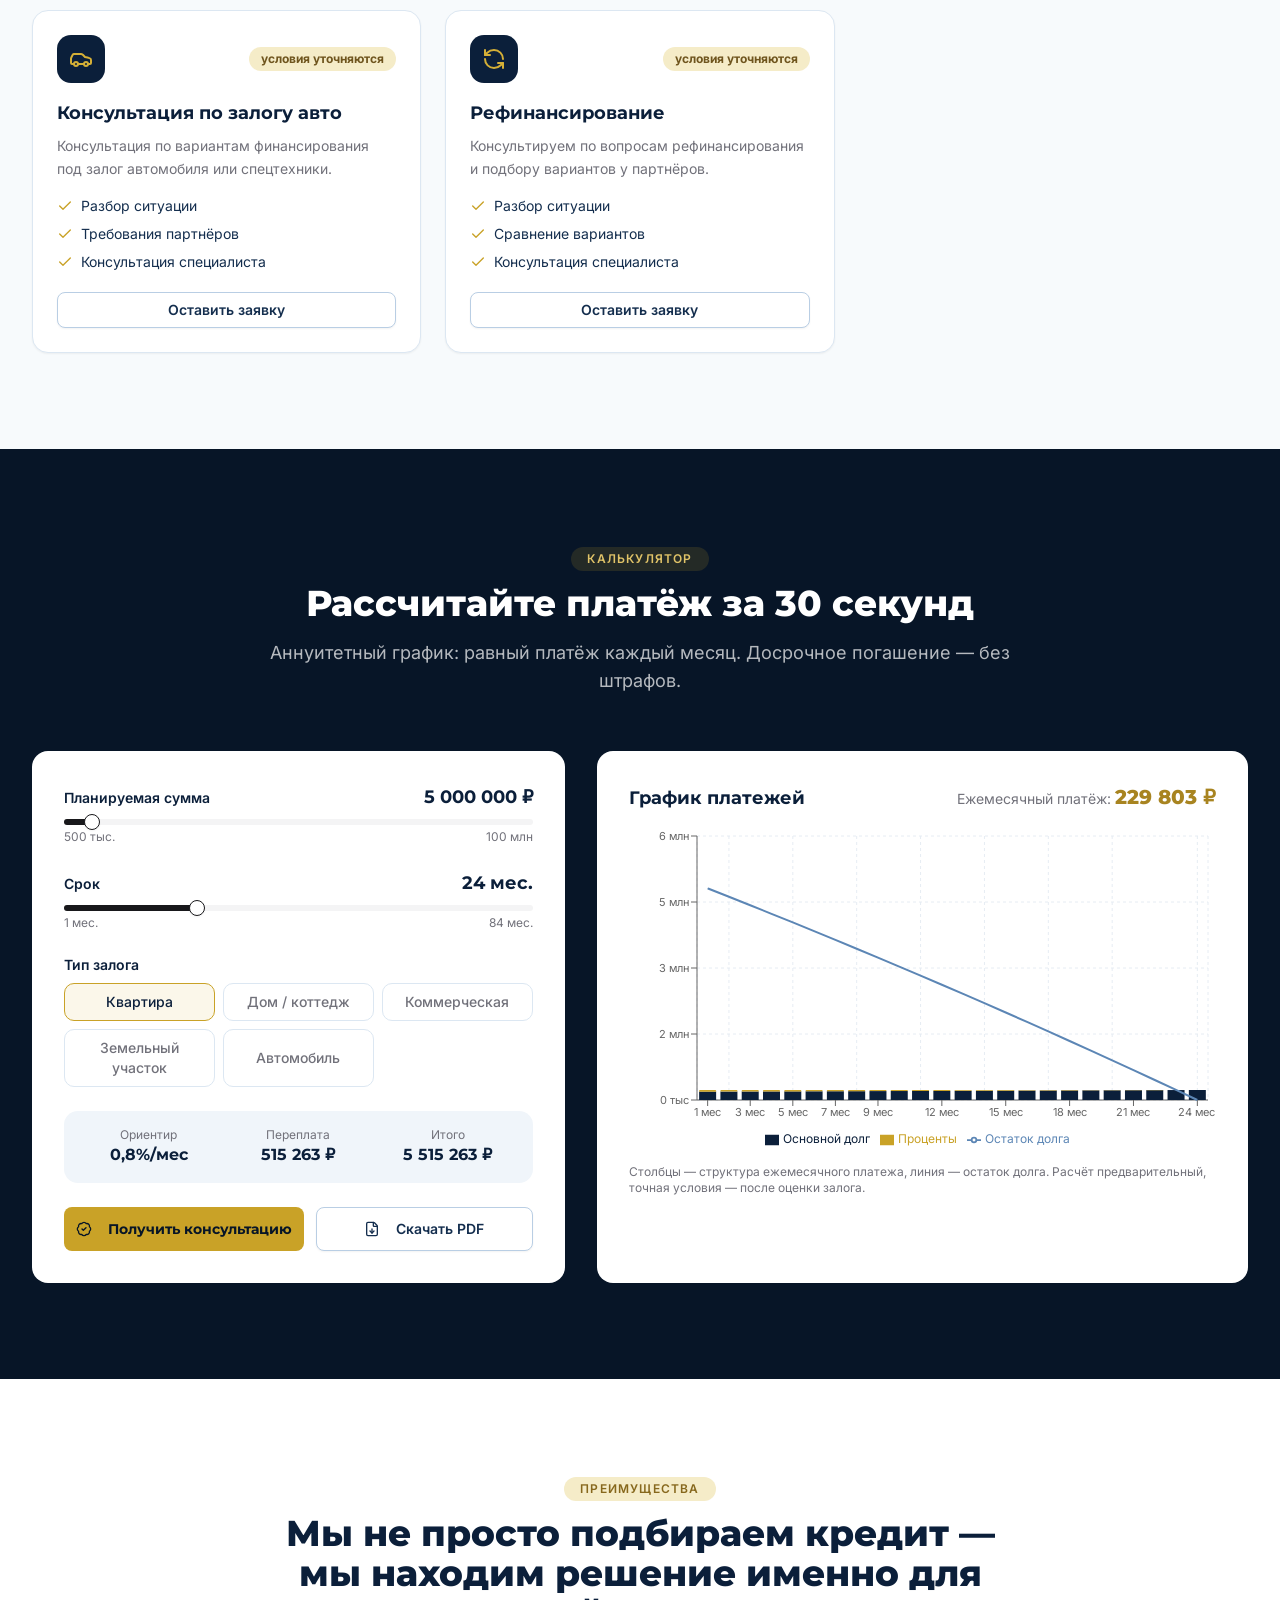
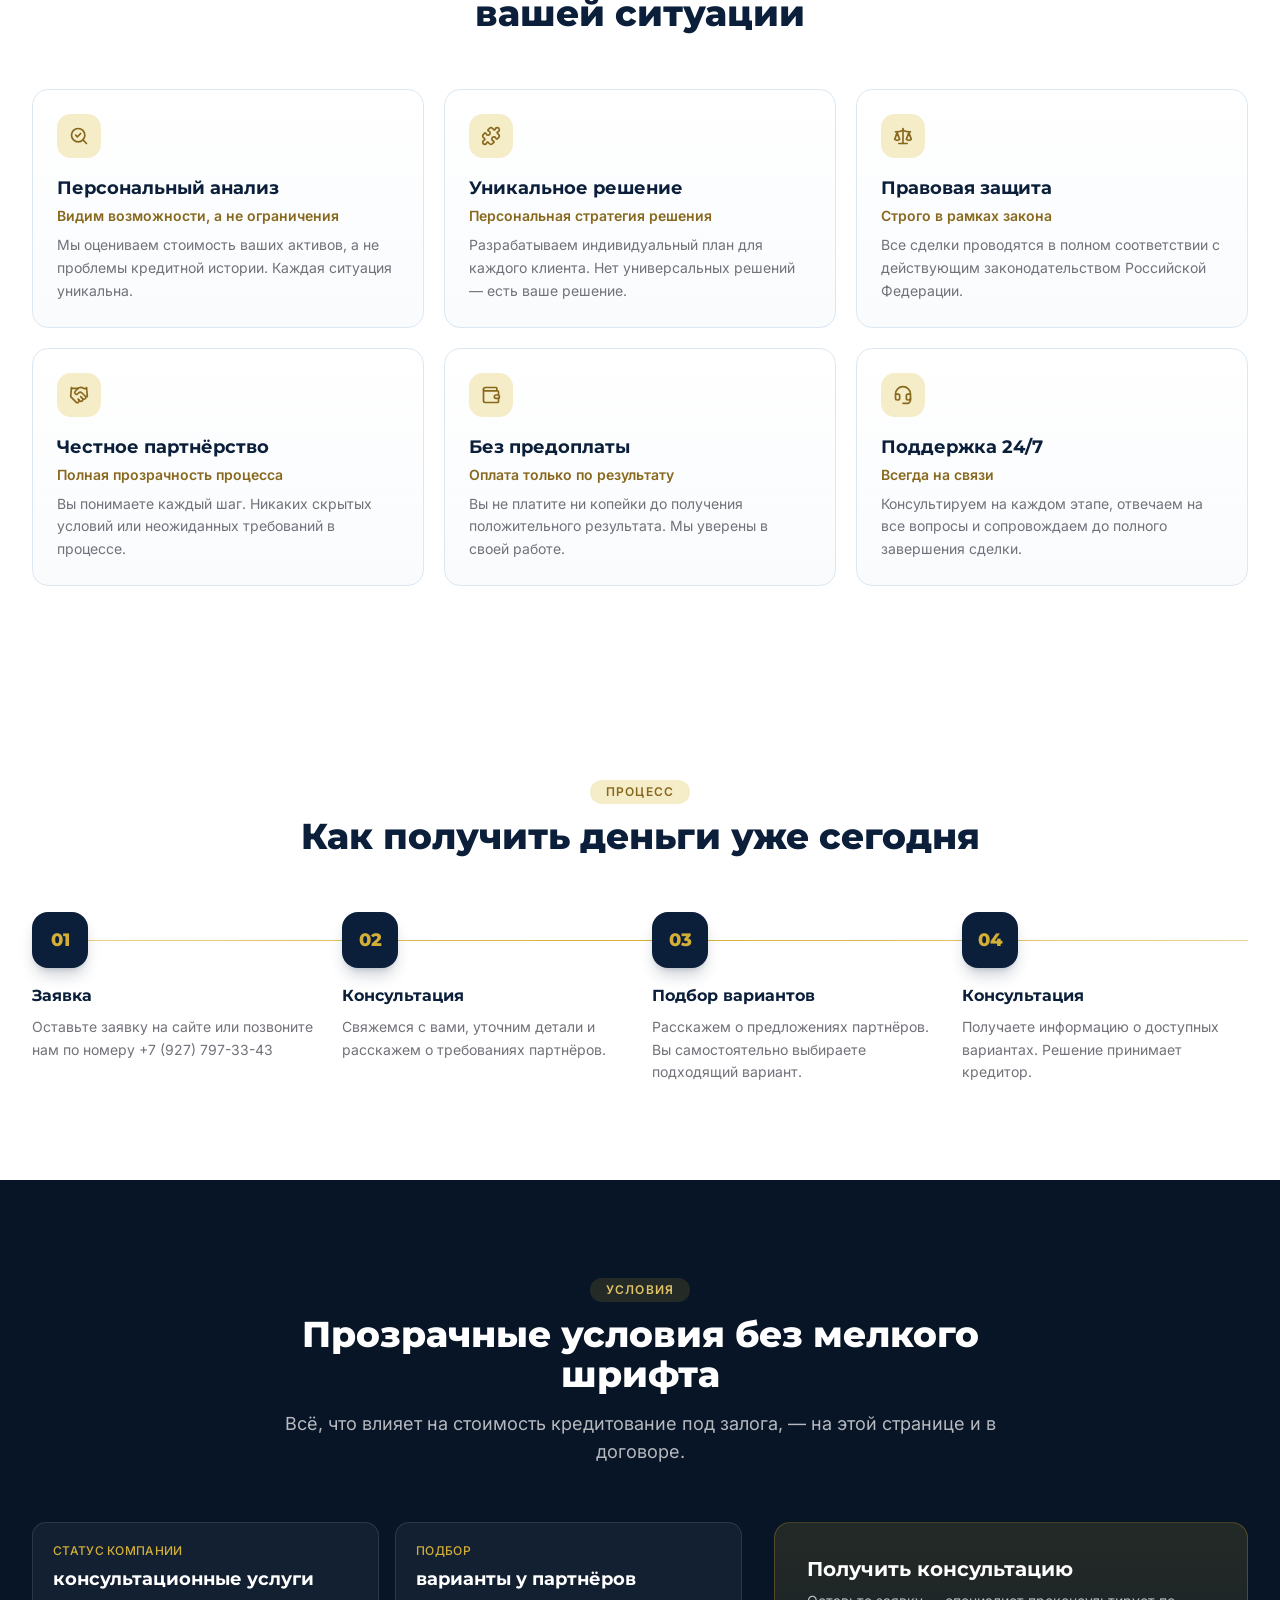
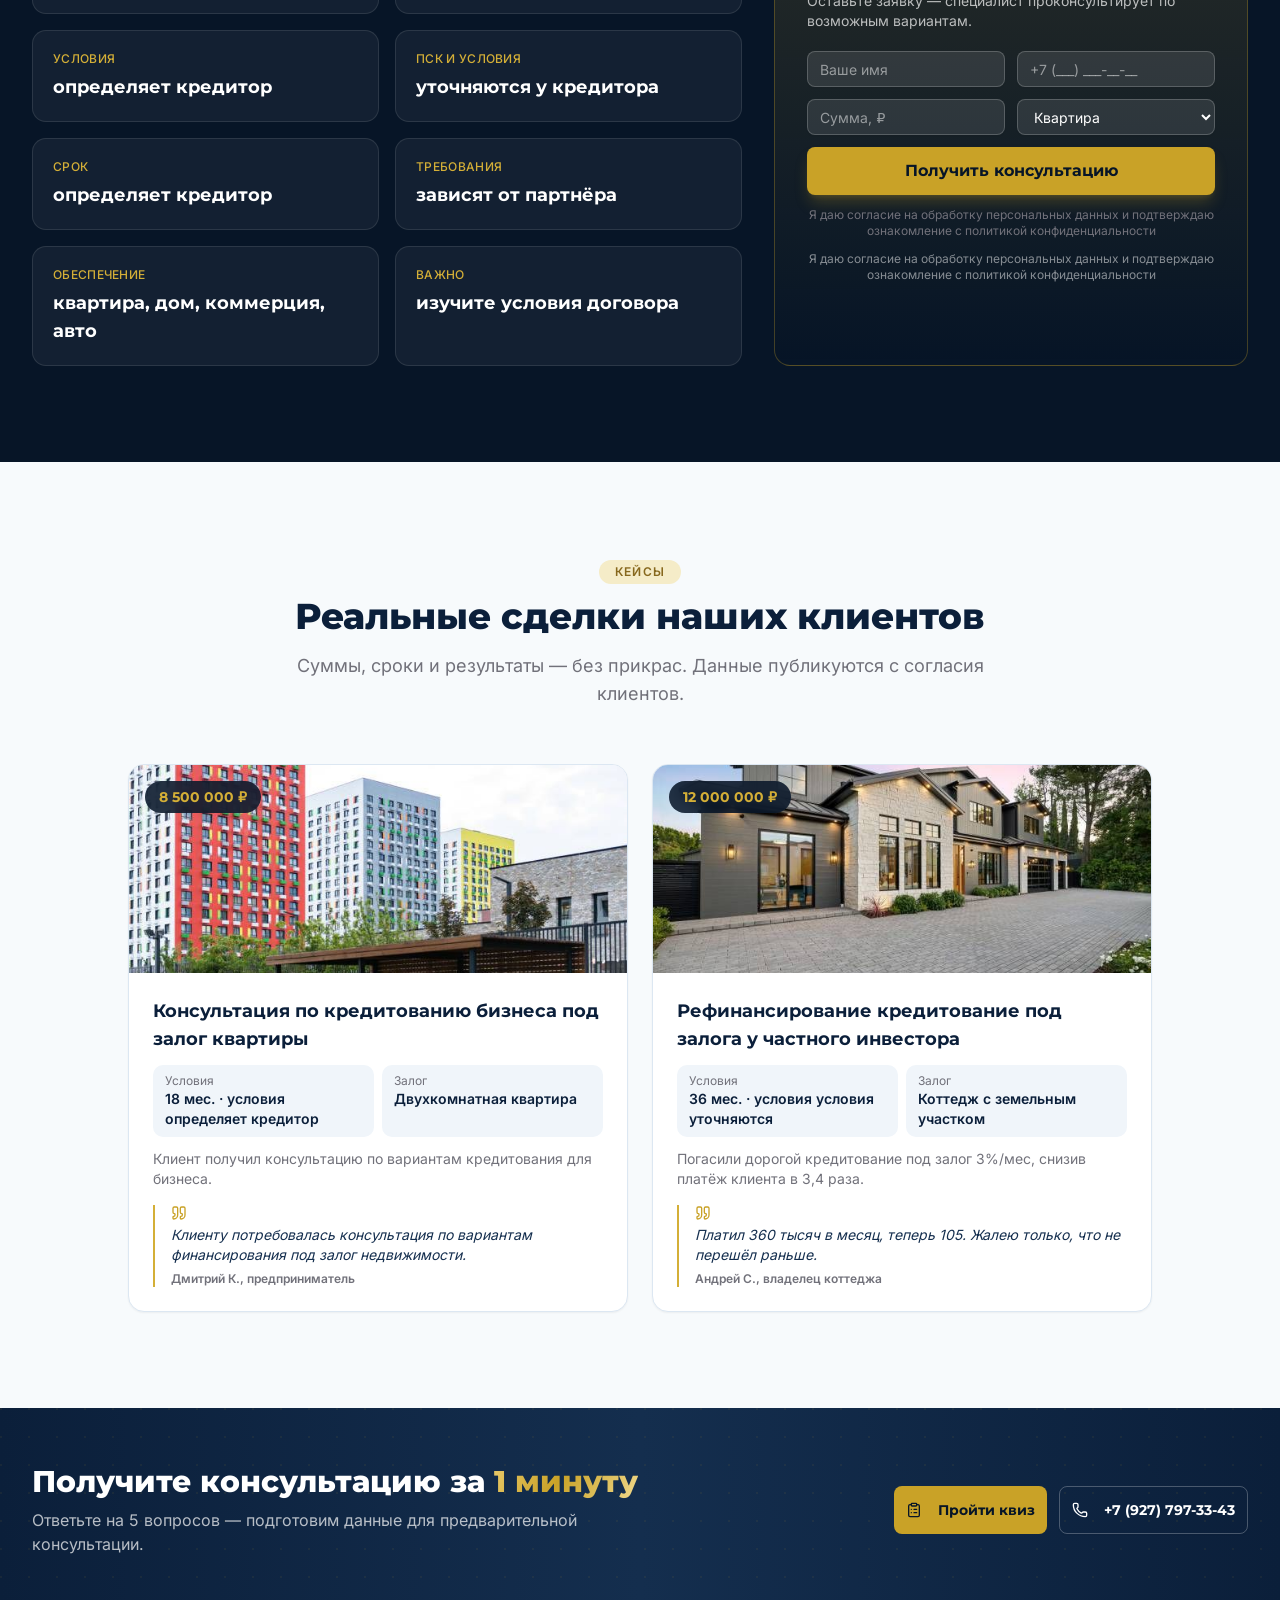
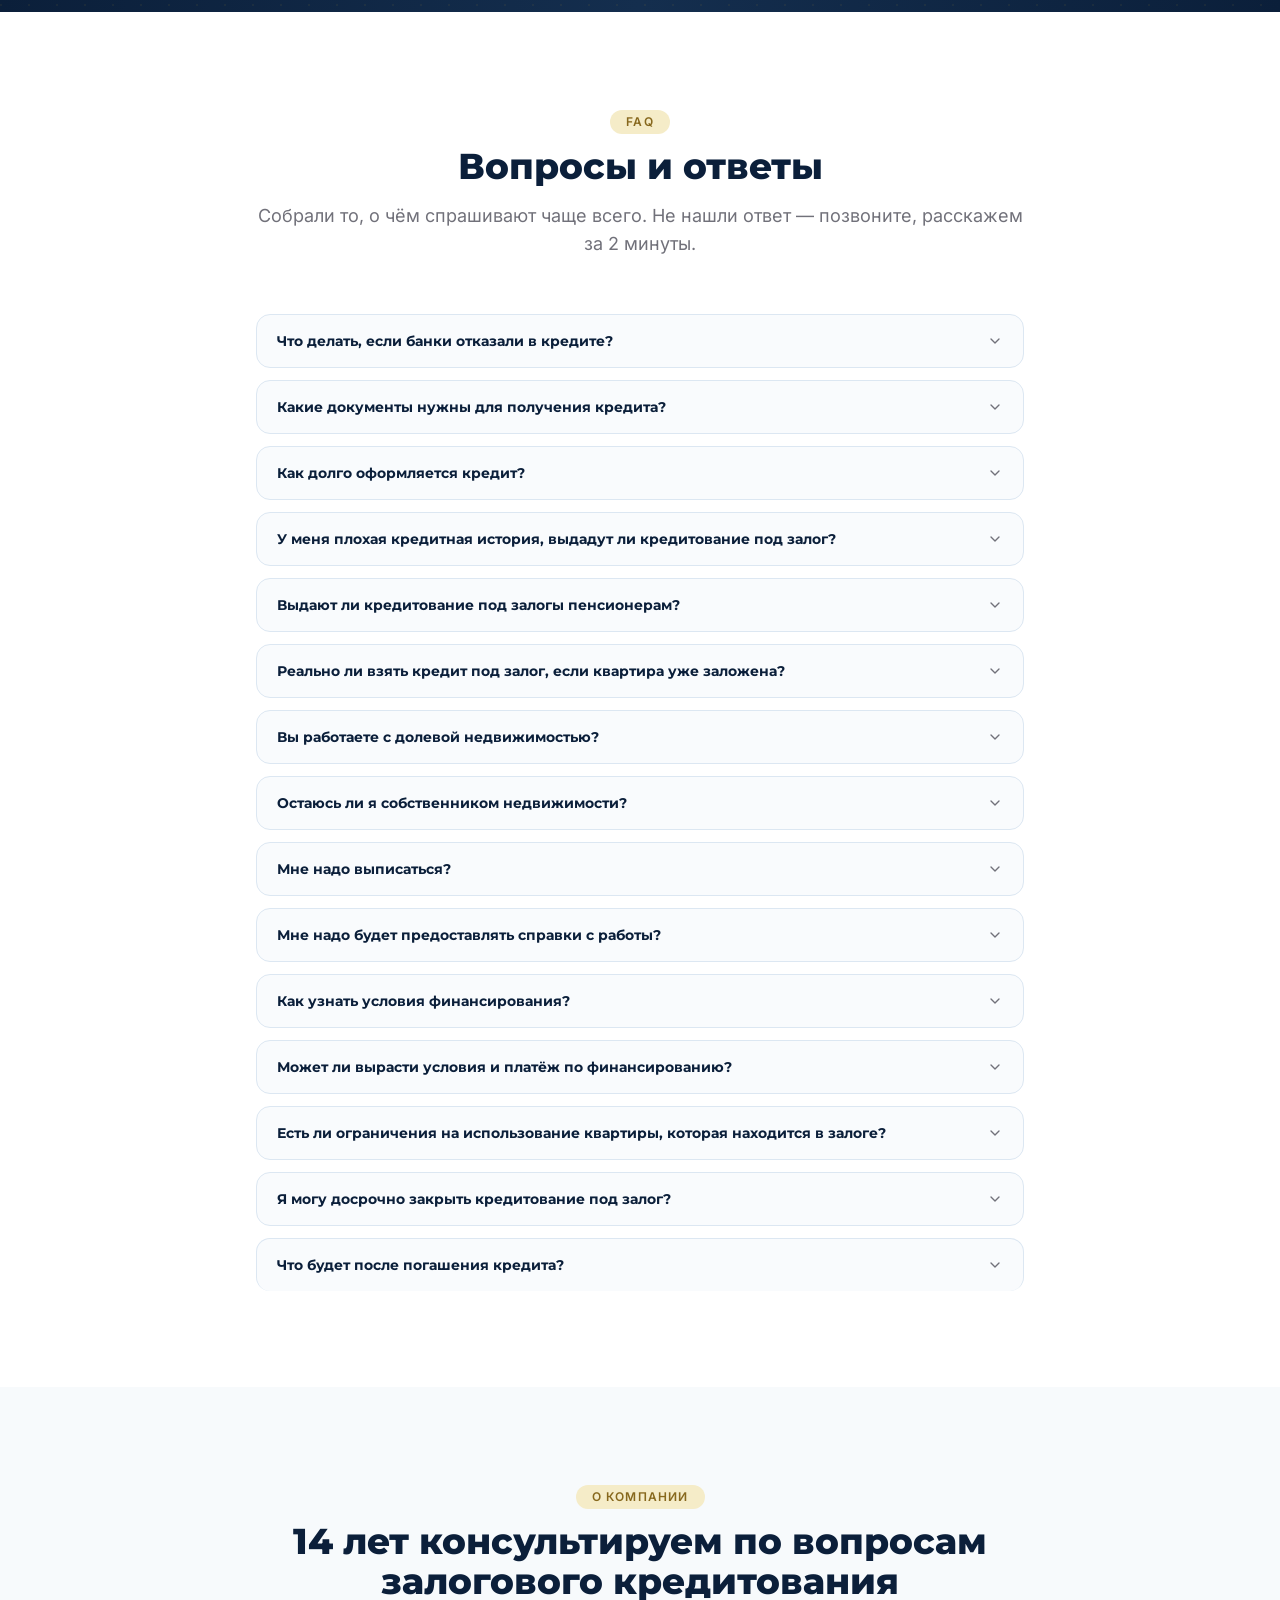
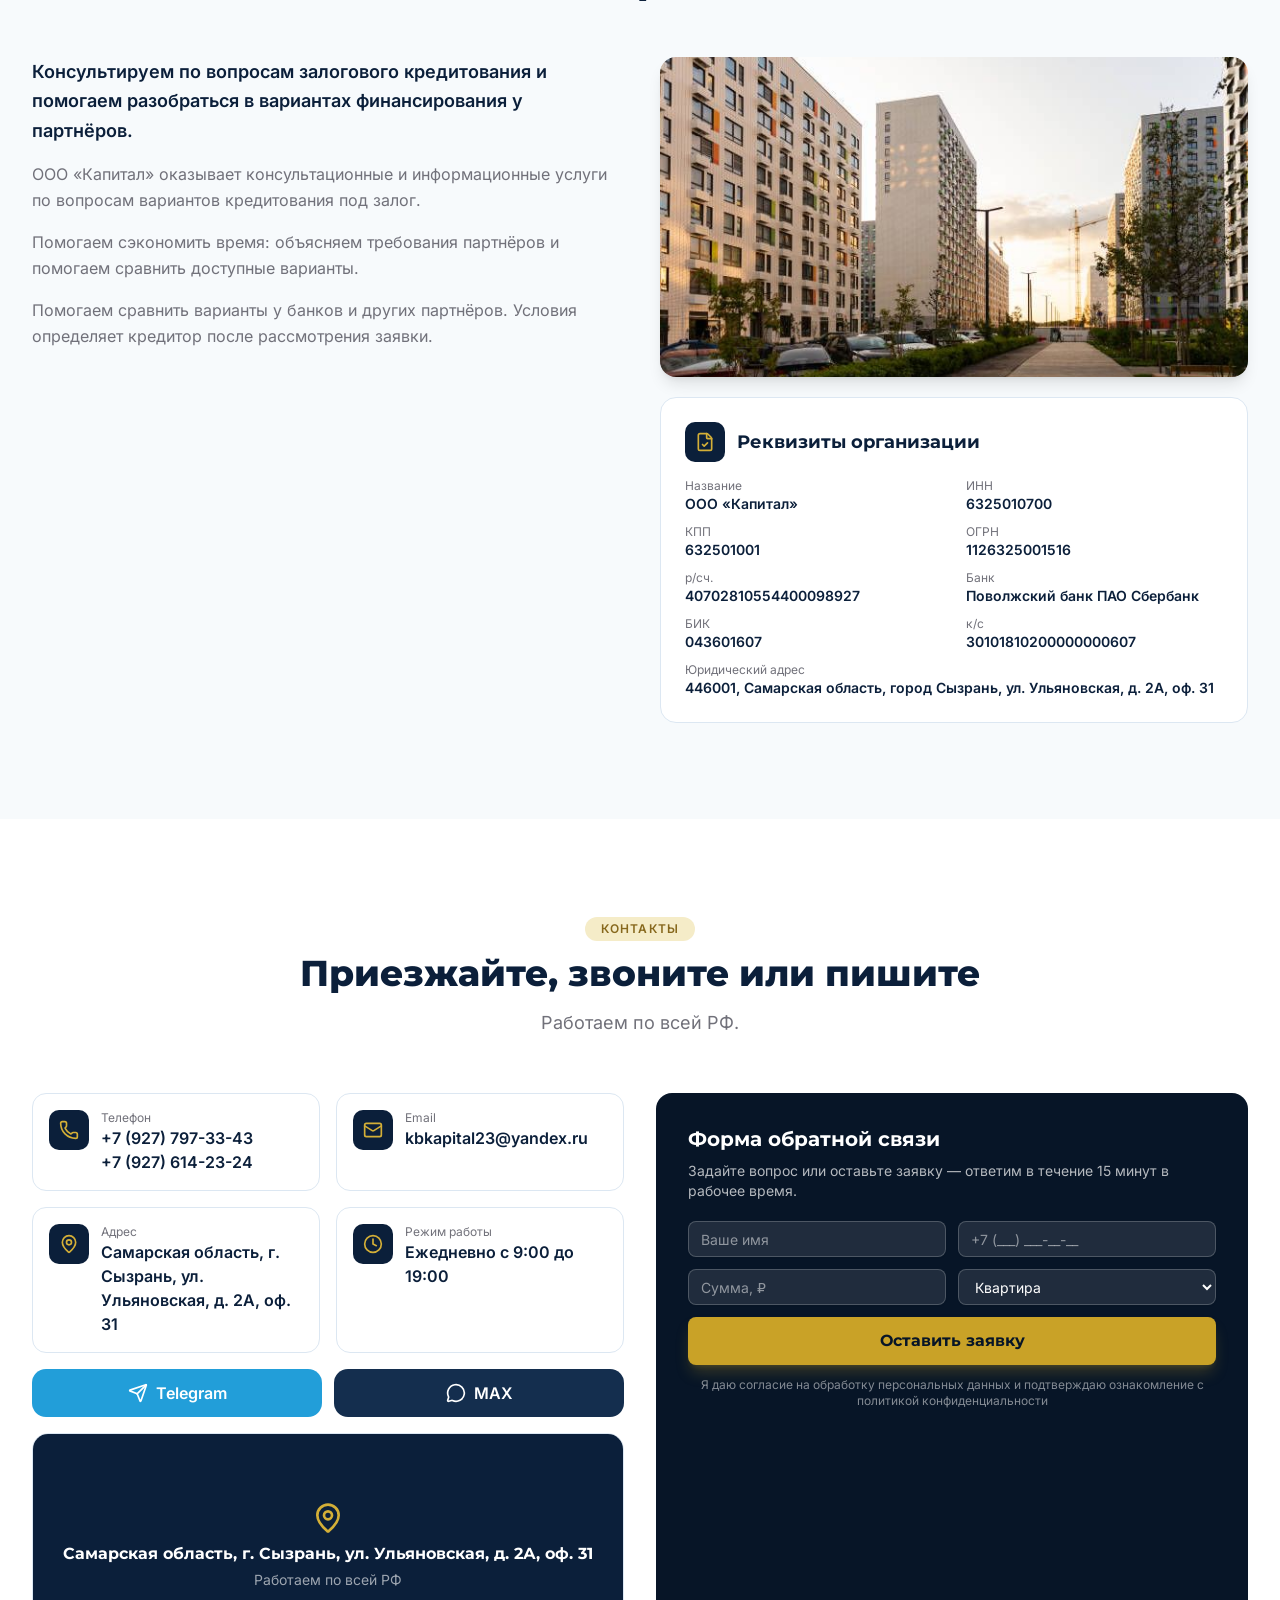
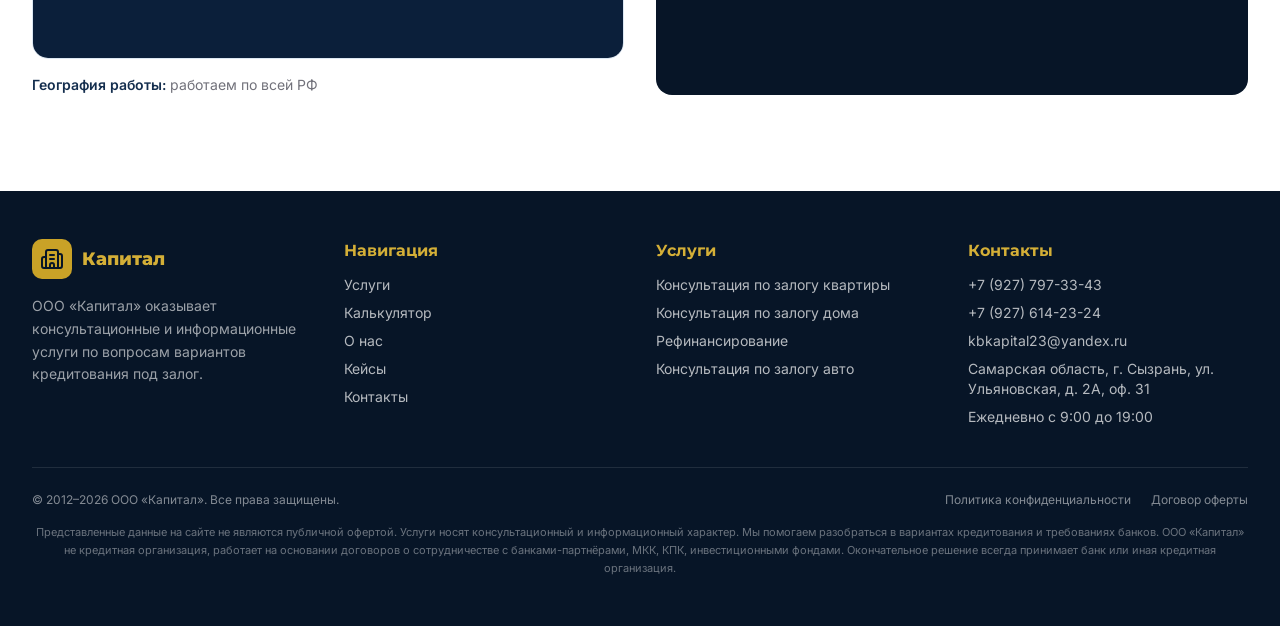
==== commit 74936a14: "Ensure service links use application CTA" ====
--- a/index.html
+++ b/index.html
@@ -135,9 +135,18 @@
           });
         }
 
+        function updateServiceButtons() {
+          document.querySelectorAll('a').forEach(function (link) {
+            if (link.textContent.replace(/\s+/g, ' ').trim().indexOf('Подробнее') !== -1) {
+              link.textContent = 'Оставить заявку';
+            }
+          });
+        }
+
         function applySitePatch() {
           replaceText();
           addQuizConsent();
+          updateServiceButtons();
 
           if (document.body.dataset.capitalStaticPatchApplied === 'true') return;
           document.body.dataset.capitalStaticPatchApplied = 'true';
@@ -153,6 +162,12 @@
               link.textContent = 'Политика персональных данных';
             }
           });
+
+          const privacyLink = document.querySelector('a[href="./privacy-policy.html"]');
+          const personalDataLink = document.querySelector('a[href="./personal-data-policy.html"]');
+          if (privacyLink && personalDataLink && privacyLink.parentElement === personalDataLink.parentElement) {
+            privacyLink.parentElement.insertBefore(personalDataLink, privacyLink);
+          }
 
           document.querySelectorAll('p').forEach(function (p) {
             if (p.textContent.includes('Всё, что влияет на стоимость кредитования под залога')) {
@@ -172,7 +187,7 @@
 
         document.addEventListener('DOMContentLoaded', function () {
           applySitePatch();
-          new MutationObserver(function () { replaceText(); addQuizConsent(); }).observe(document.body, { childList: true, subtree: true });
+          new MutationObserver(function () { replaceText(); addQuizConsent(); updateServiceButtons(); }).observe(document.body, { childList: true, subtree: true });
         });
       })();
     </script>
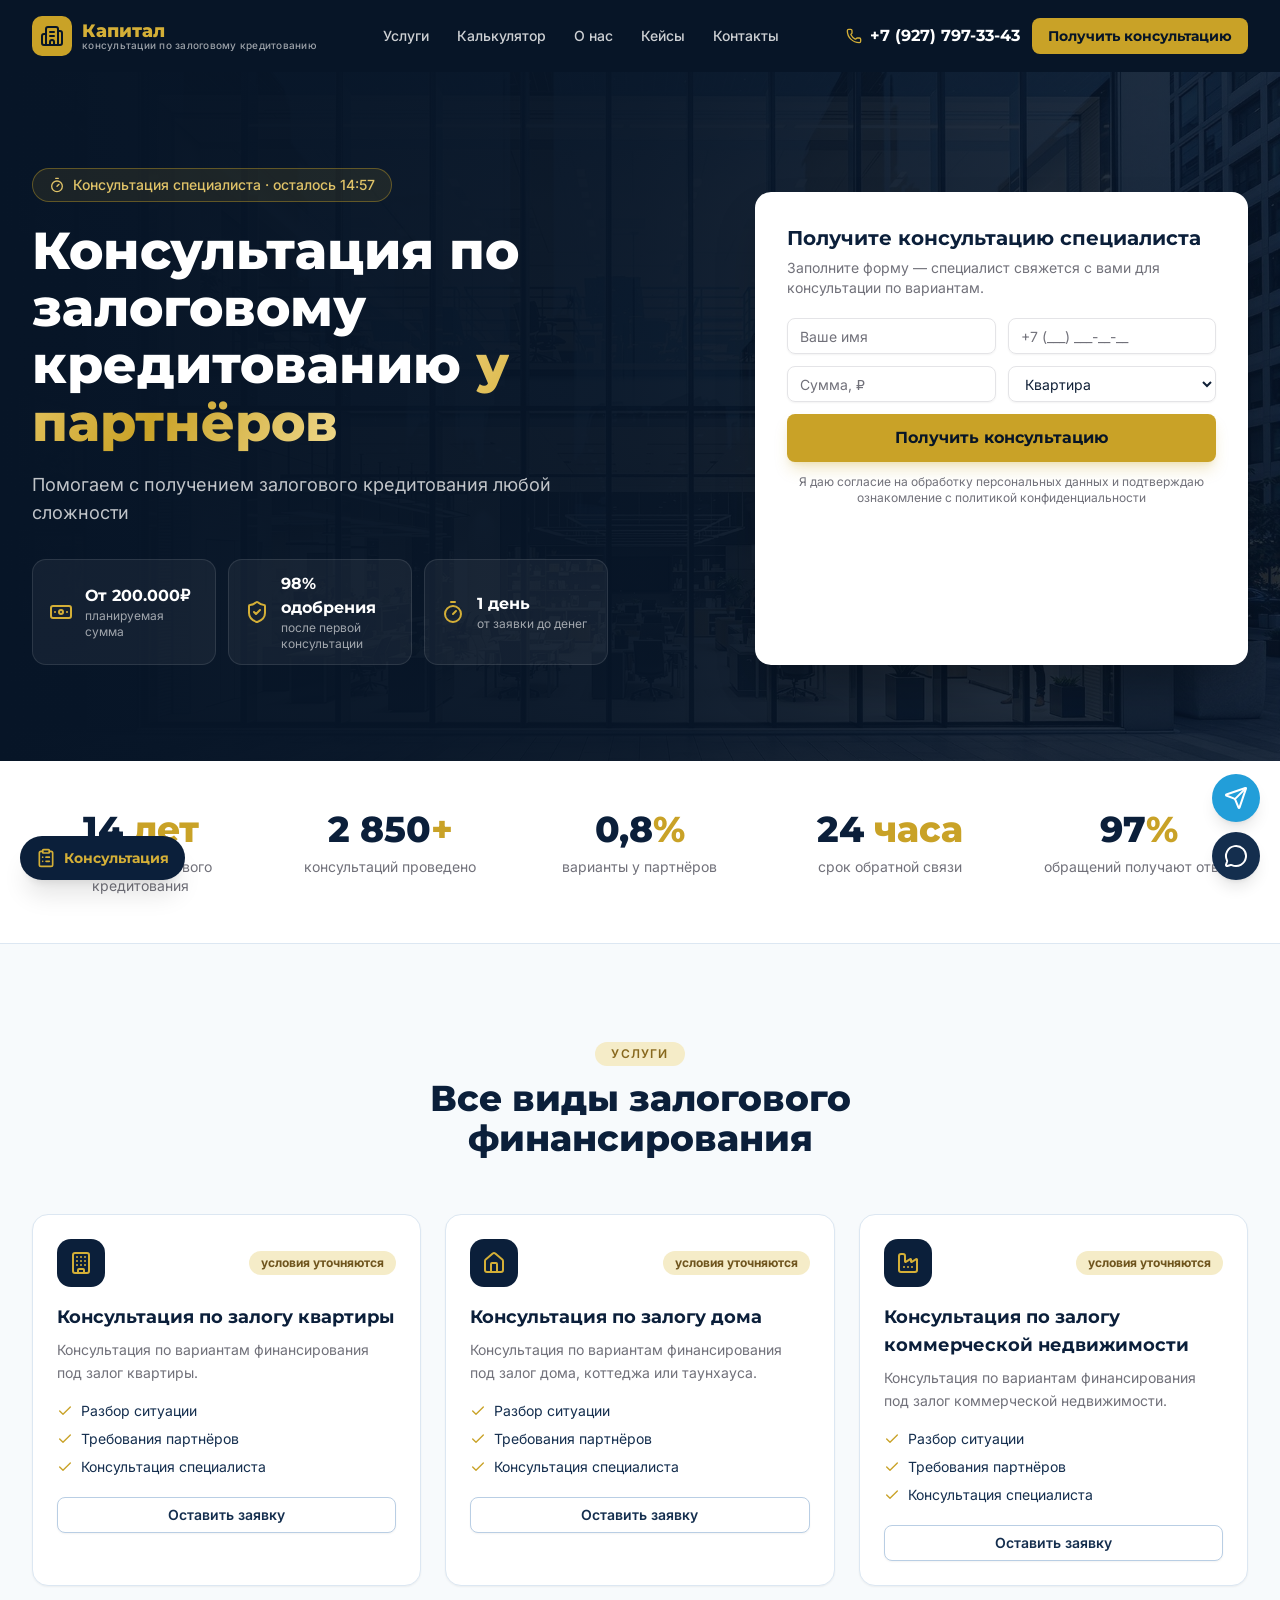
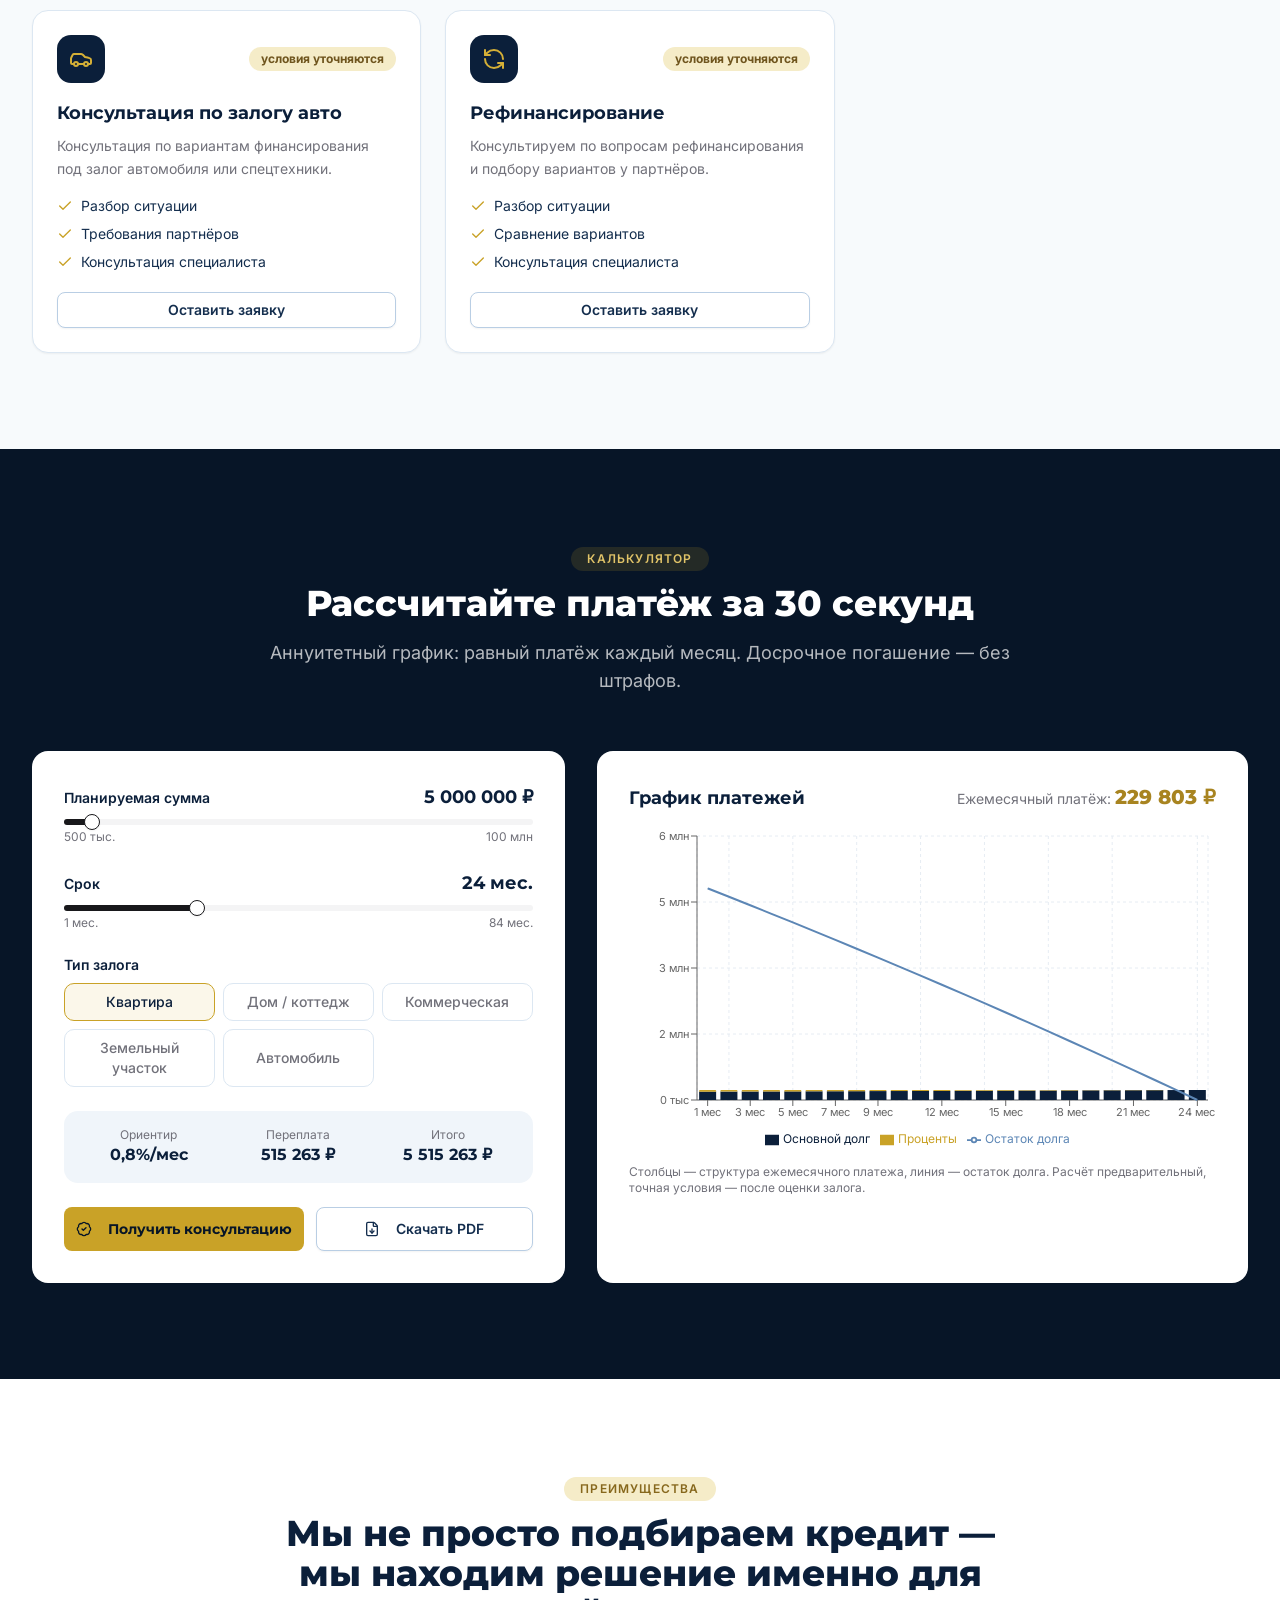
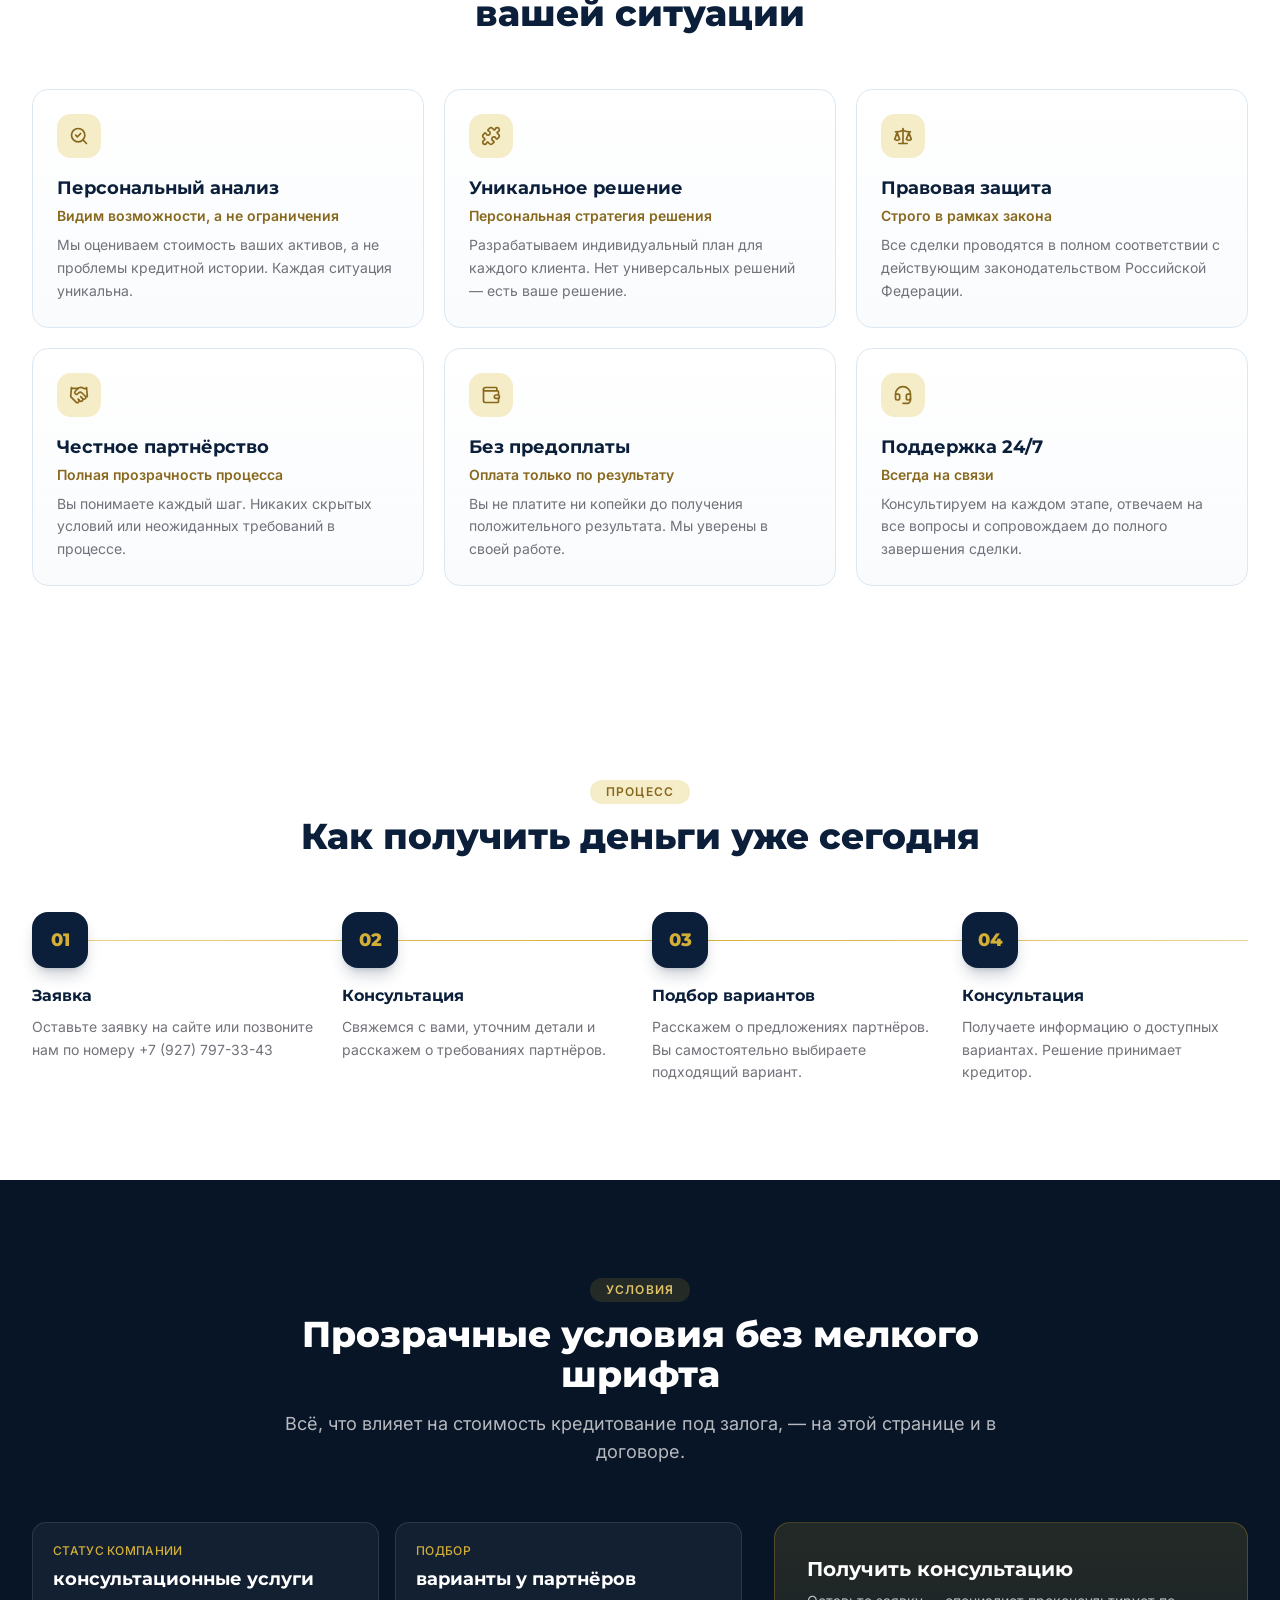
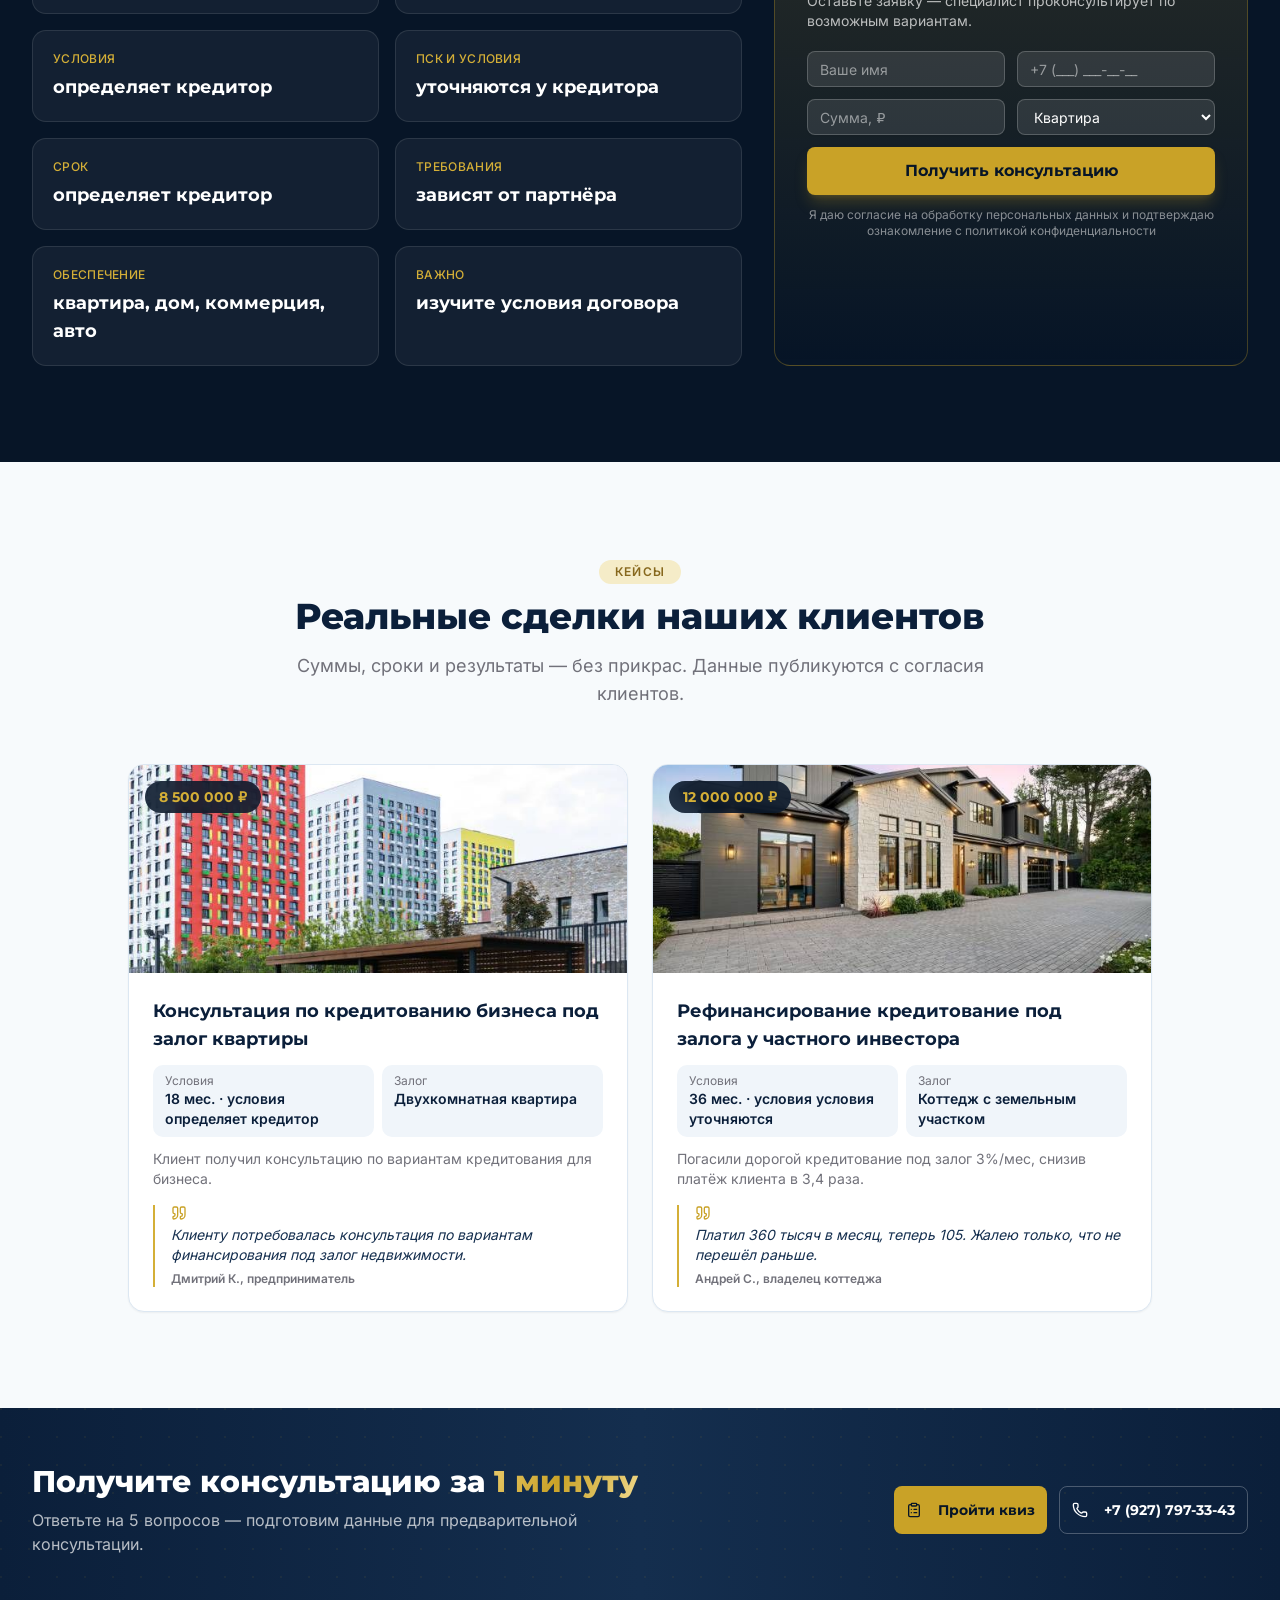
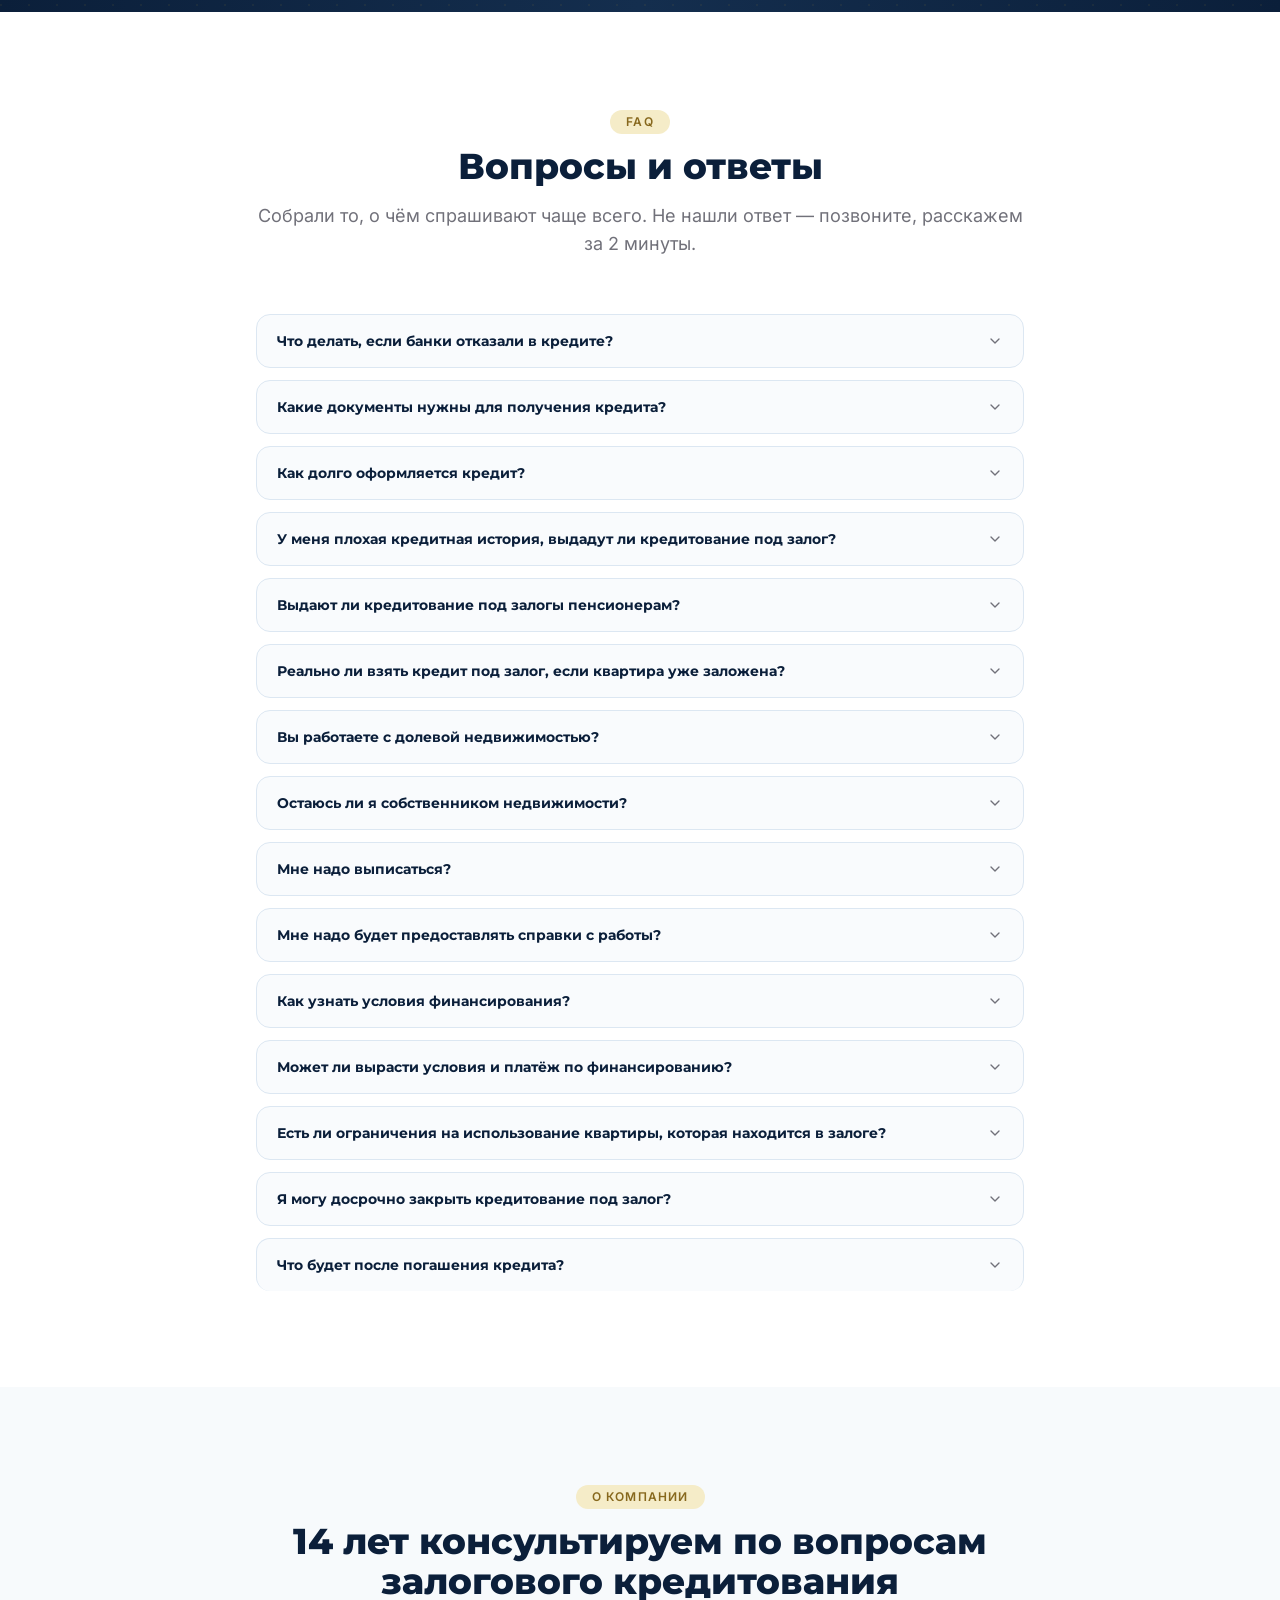
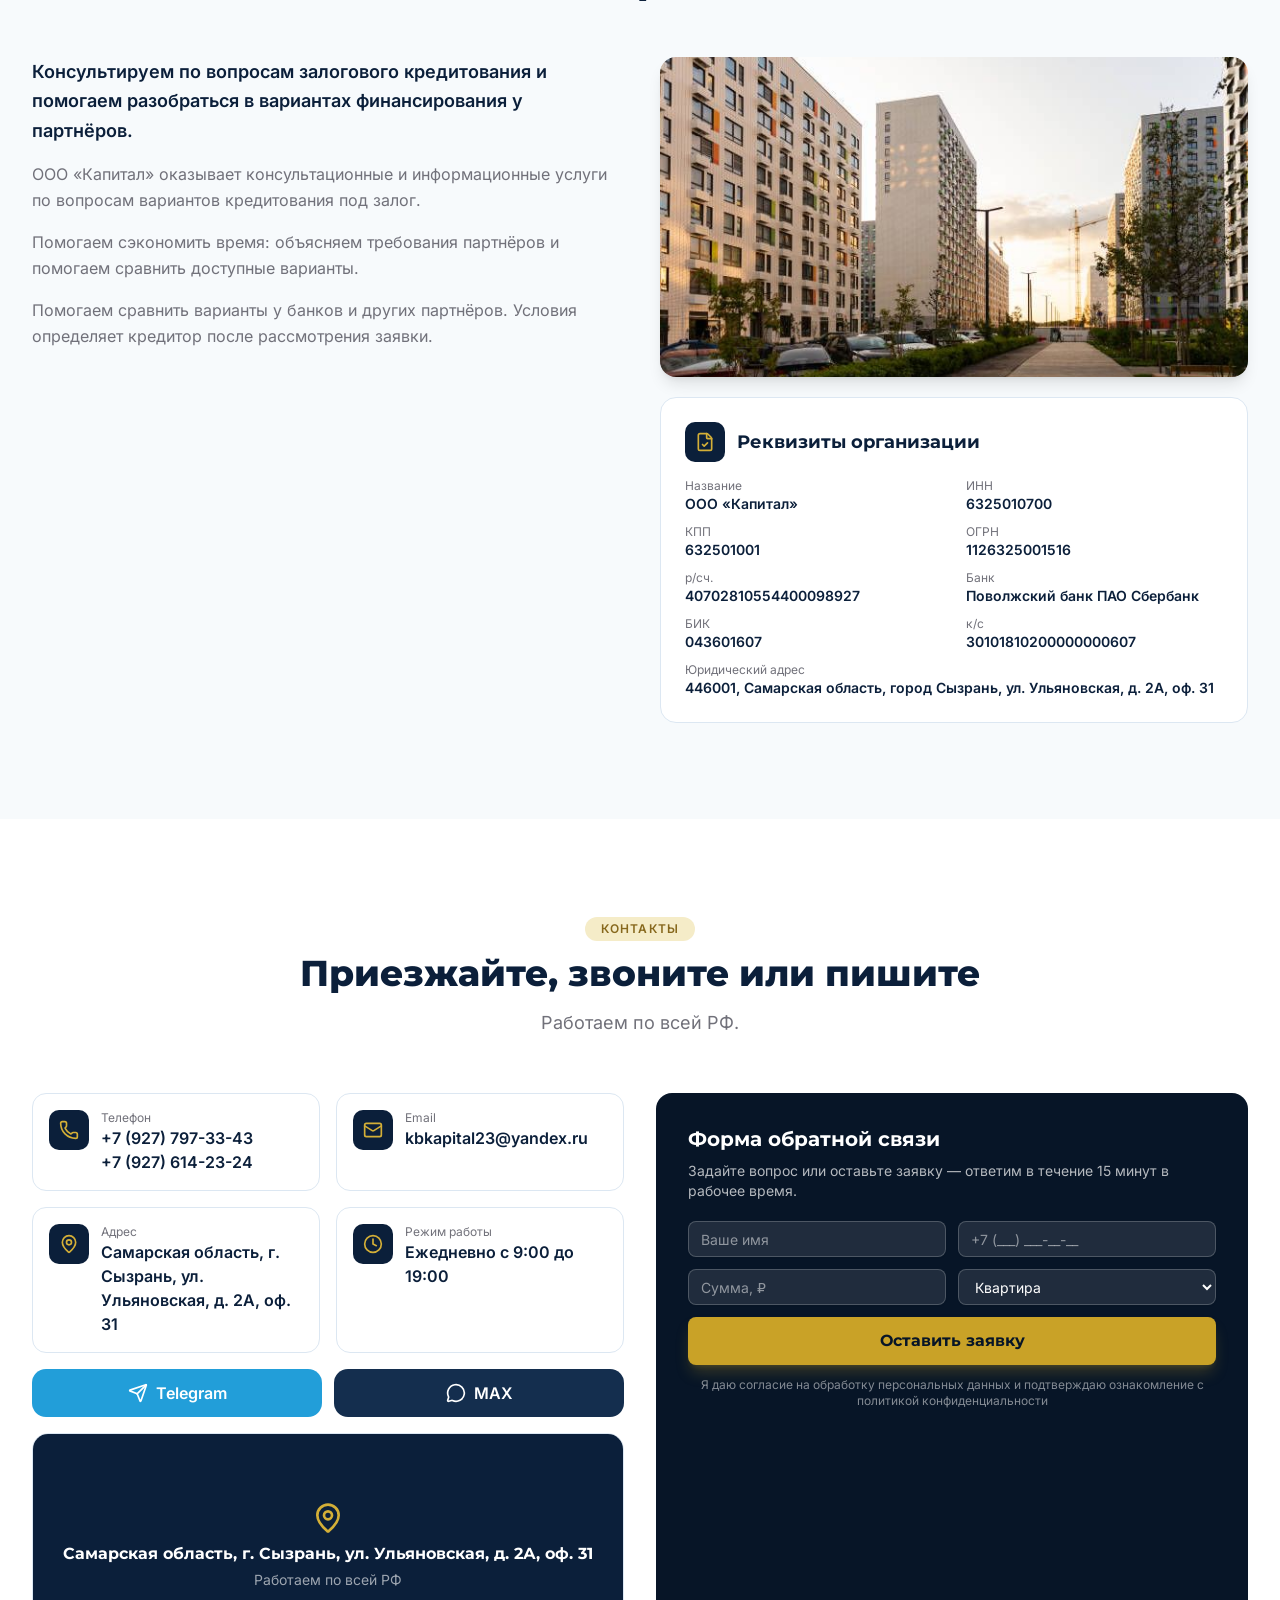
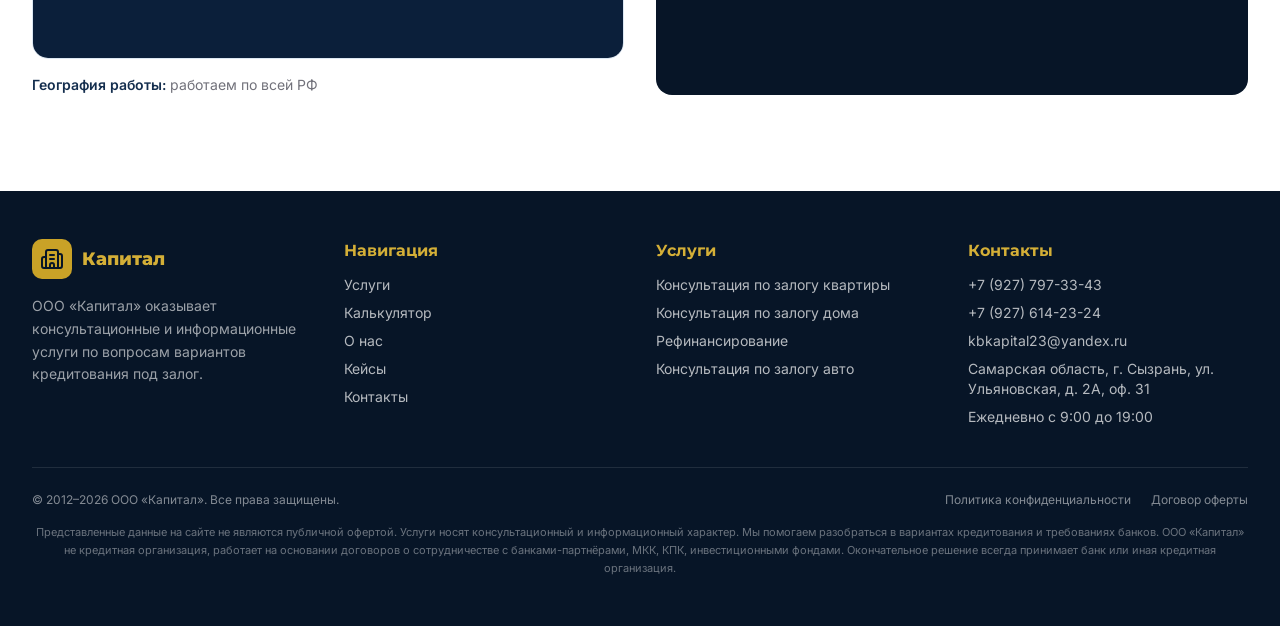
==== commit a27ed212: "Remove duplicate consent note in forms" ====
--- a/index.html
+++ b/index.html
@@ -126,11 +126,13 @@
           document.querySelectorAll('button').forEach(function (button) {
             if (button.textContent.replace(/\s+/g, ' ').trim() !== 'Получить консультацию') return;
             const parent = button.parentElement;
-            if (!parent || parent.querySelector('[data-quiz-consent]')) return;
+            const consentText = 'Я даю согласие на обработку персональных данных и подтверждаю ознакомление с политикой конфиденциальности';
+            /* The build already contains a consent note in some forms. Do not add a second identical note. */
+            if (!parent || parent.querySelector('[data-quiz-consent]') || parent.textContent.replace(/\s+/g, ' ').includes(consentText)) return;
             const note = document.createElement('p');
             note.dataset.quizConsent = 'true';
             note.className = 'mt-3 text-center text-xs text-muted-foreground';
-            note.textContent = 'Я даю согласие на обработку персональных данных и подтверждаю ознакомление с политикой конфиденциальности';
+            note.textContent = consentText;
             parent.insertBefore(note, button.nextSibling);
           });
         }
